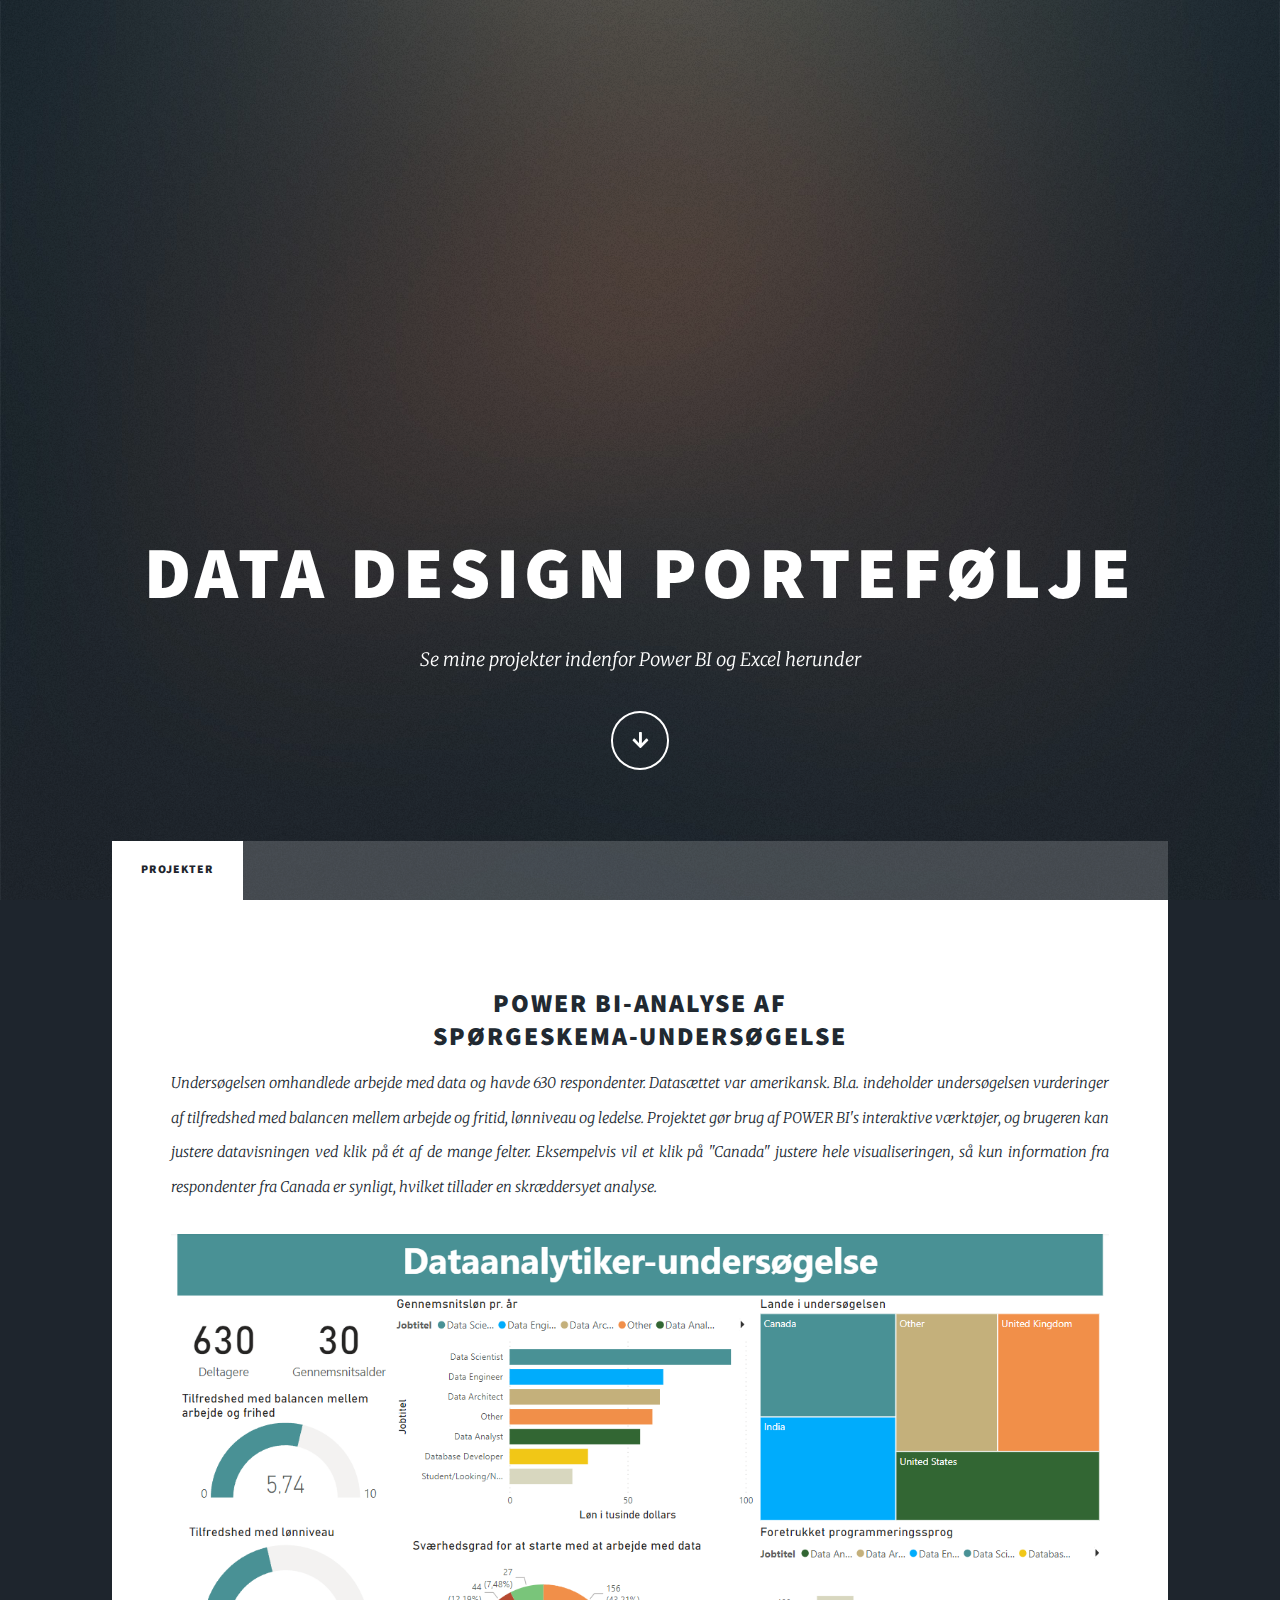
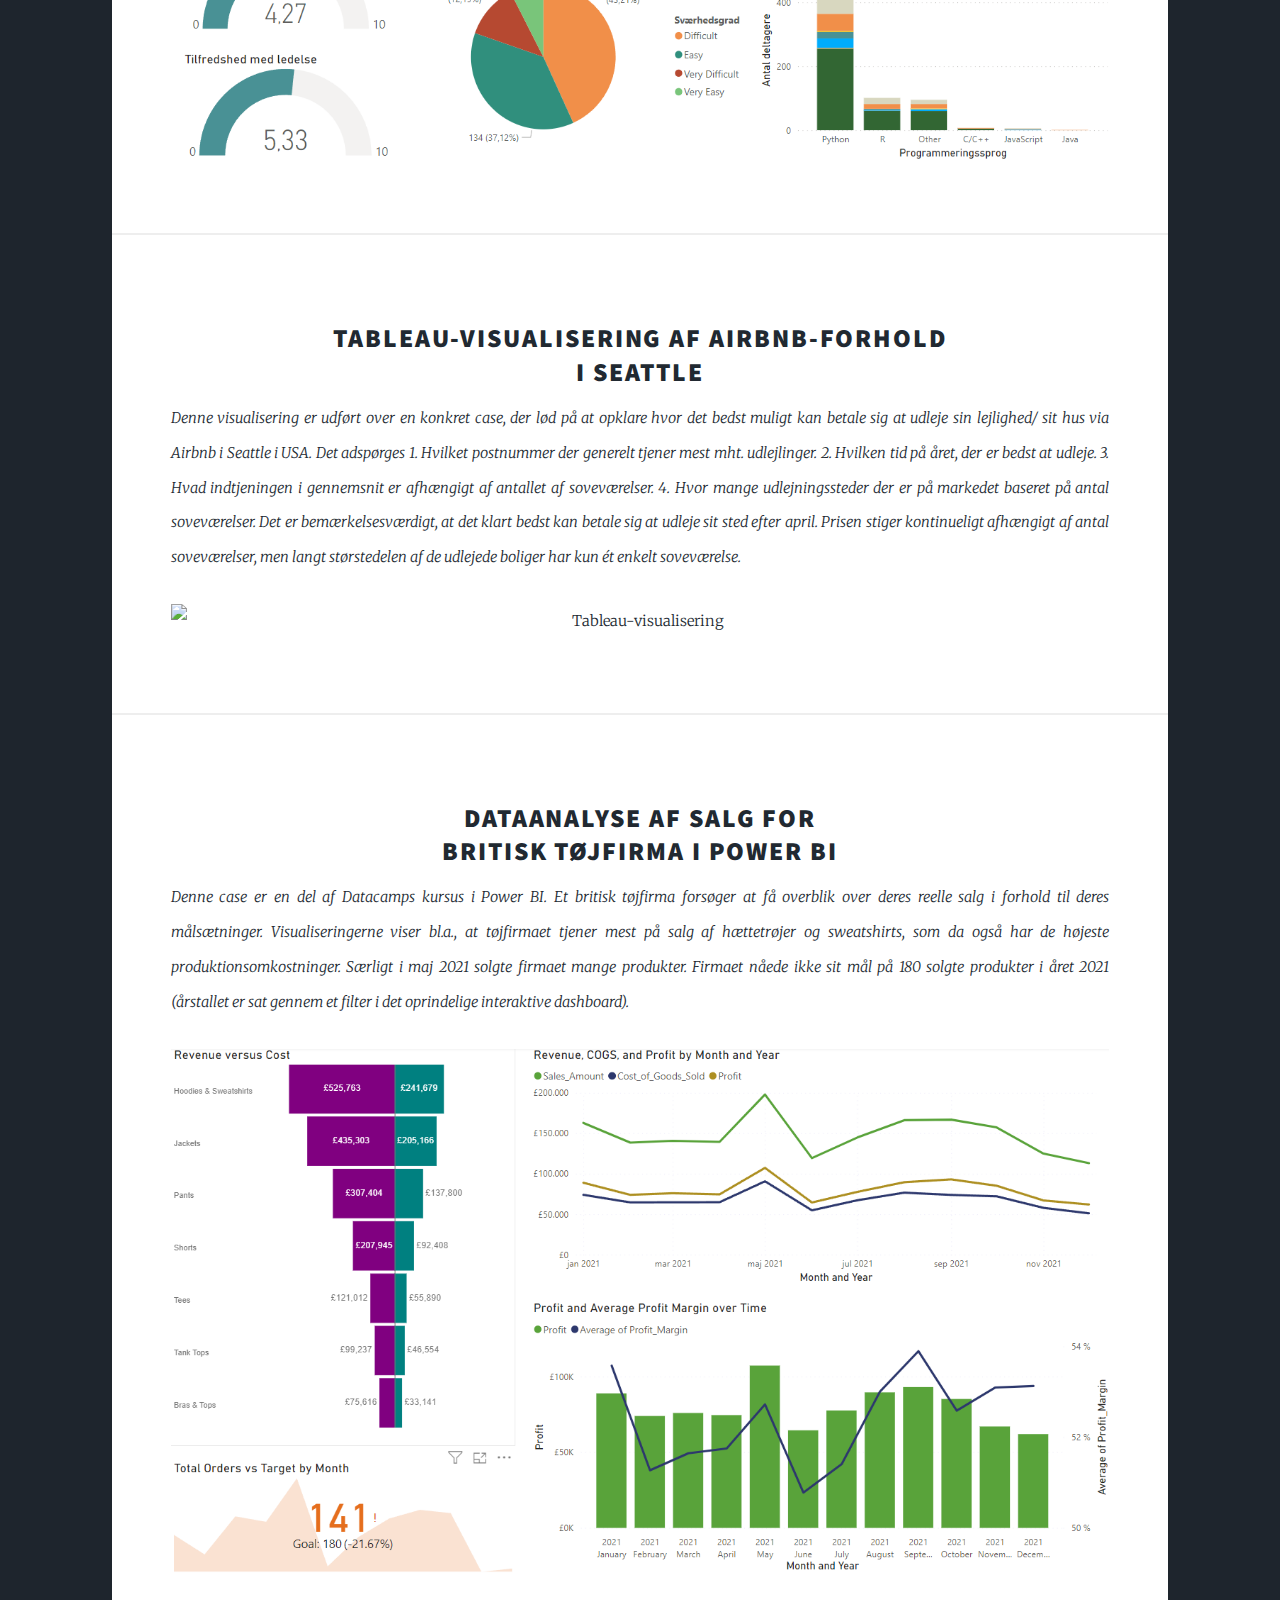
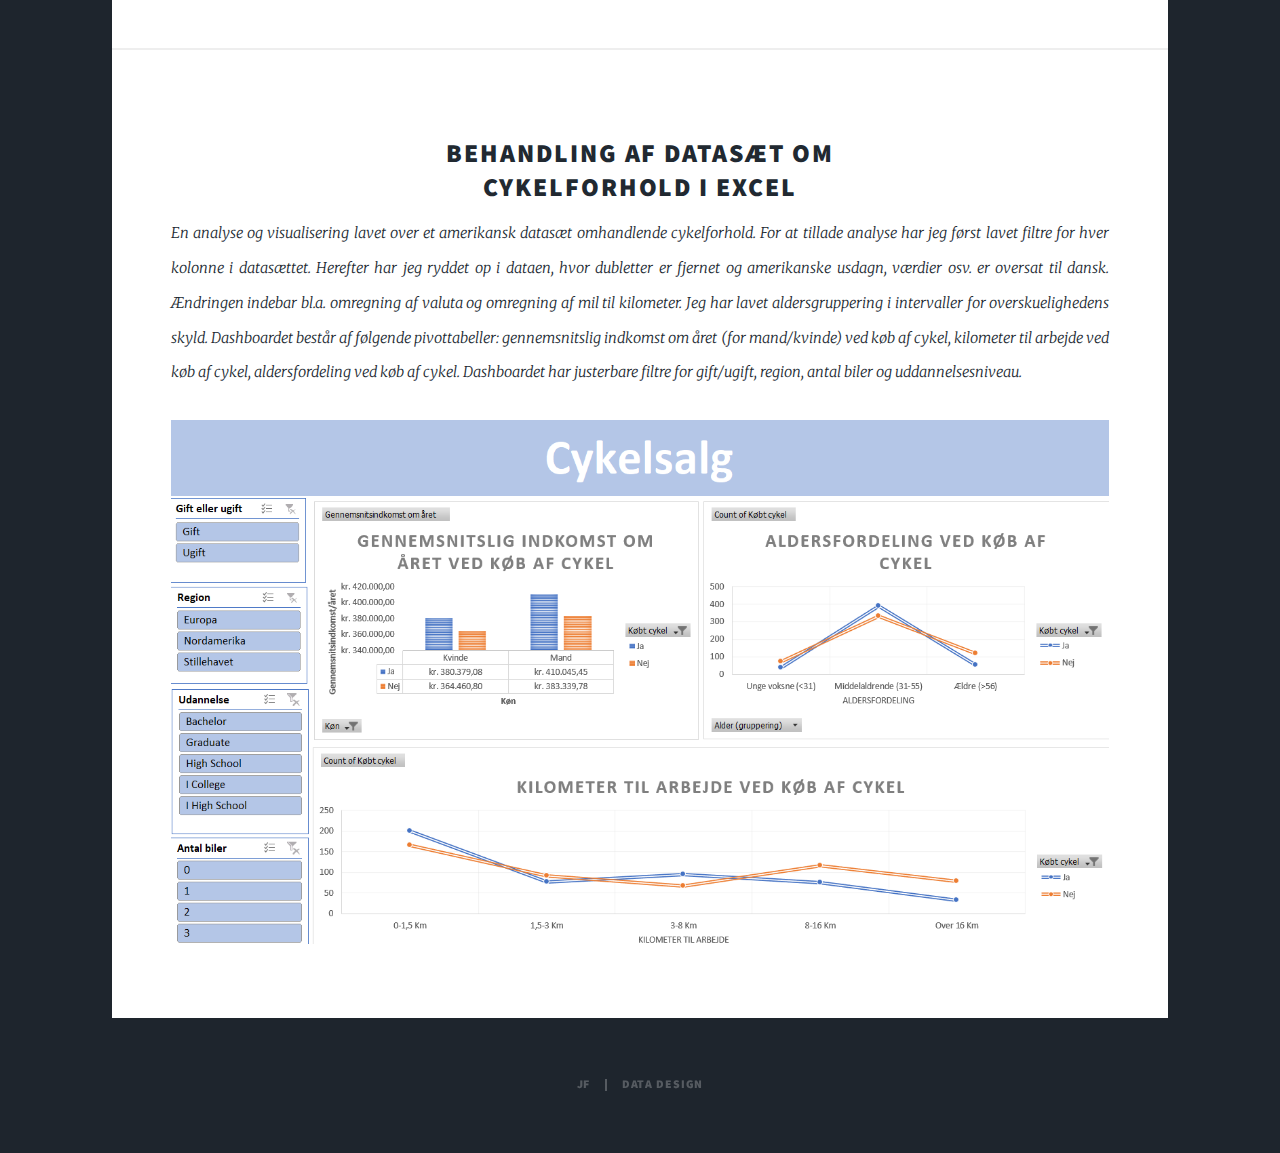
==== index.html @ a54e8e92 "Add files via upload" ====
<!DOCTYPE HTML>
<html>
	<head>
		<title>JF Data Design Portefølje</title>
		<meta charset="utf-8" />
		<meta name="viewport" content="width=device-width, initial-scale=1, user-scalable=no" />
		<link rel="stylesheet" href="assets/css/main.css" />
		<noscript><link rel="stylesheet" href="assets/css/noscript.css" /></noscript>
	</head>
	<body class="is-preload">

		<!-- Wrapper -->
			<div id="wrapper" class="fade-in">

				<!-- Intro -->
					<div id="intro">
						
						<h1>Data Design Portefølje</h1>
						<p>Se mine projekter indenfor Power BI og Excel herunder</p>
						<ul class="actions">
							<li><a href="#header" class="button icon solid solo fa-arrow-down scrolly">Continue</a></li>
						</ul>
					</div>

				<!-- Header -->
					<header id="header">
						<a href="index.html" class="logo">Data Design</a>
					</header>

				<!-- Nav -->
					<nav id="nav">
						<ul class="links">
							<li class="active"><a href="index.html">Projekter</a></li>
							<!-- <li><a href="generic.html">CV</a></li> -->
							<!-- <li><a href="elements.html">Kontakt</a></li> -->
						</ul>
						<!-- <ul><li><a href="https://www.google.com/" class="icon brands alt fa-linkedin"><span class="label">LinkedIn</span></a></li> -->
						</ul>
						</nav>

				<!-- Main -->
					<div id="main">

						<!-- Featured Post -->
							<article class="post featured">
								<header>
									<h2> <a href="https://drive.google.com/drive/folders/1GRXkx-LxRqE1C8rQHIiOzGxcqCGsDHZt?usp=drive_link">Power BI-analyse af <br />
									spørgeskema-undersøgelse</a></h2>
									<p>Undersøgelsen omhandlede arbejde med data og havde 630 respondenter. Datasættet var amerikansk.
										Bl.a. indeholder undersøgelsen vurderinger af tilfredshed med balancen mellem arbejde og fritid, lønniveau og ledelse.
										Projektet gør brug af POWER BI's interaktive værktøjer, og brugeren kan
										justere datavisningen ved klik på ét af de mange felter. Eksempelvis vil et klik på "Canada" justere hele visualiseringen,
										så kun information fra respondenter fra Canada er synligt, hvilket tillader en skræddersyet analyse.
									</p>
								</header>
								<a href="https://drive.google.com/drive/folders/1GRXkx-LxRqE1C8rQHIiOzGxcqCGsDHZt?usp=drive_link" class="image main"><img src="images/Billede af power bi projekt dataundersøgelse.PNG" alt="Power BI-analyse" /></a>
								</ul>
							</article>

							<!-- Featured Post -->
							<article class="post featured">
								<header>
									<h2> <a href="https://public.tableau.com/app/profile/jan.fr.ling/viz/AirbnbSeattleOverbliksprojekt1920x/Dashboard1">Tableau-visualisering af Airbnb-forhold<br />
									i Seattle</a></h2>
									<p>Denne visualisering er udført over en konkret case, der lød på at opklare hvor det bedst muligt kan betale sig at udleje sin lejlighed/ sit hus via Airbnb i Seattle i USA.
										Det adspørges 1. Hvilket postnummer der generelt tjener mest mht. udlejlinger.
										2. Hvilken tid på året, der er bedst at udleje. 3. Hvad indtjeningen i gennemsnit er afhængigt af antallet af soveværelser. 4. Hvor mange udlejningssteder der er på markedet baseret på antal soveværelser.
										Det er bemærkelsesværdigt, at det klart bedst kan betale sig at udleje sit sted efter april. Prisen stiger kontinueligt afhængigt af antal soveværelser, men langt størstedelen af de udlejede boliger
										har kun ét enkelt soveværelse.
									</p>
								</header>
								<a href="https://public.tableau.com/app/profile/jan.fr.ling/viz/AirbnbSeattleOverbliksprojekt1920x/Dashboard1" class="image main"><img src="images/Airbnb Seattle Overbliksprojekt 1920x.PNG" alt="Tableau-visualisering" /></a>
								</ul>
							</article>

						<!-- Featured Post -->
						<article class="post featured">
							<header>
								<h2><a href="https://drive.google.com/drive/folders/1zN5Jd1iQy2TtydYptpnJe_Mz4yDi_yTR?usp=drive_link">Dataanalyse af salg for <br />
								britisk tøjfirma i POWER BI</a></h2>
								<p>Denne case er en del af Datacamps kursus i Power BI. Et britisk tøjfirma
									forsøger at få overblik over deres reelle salg i forhold til deres målsætninger.
									Visualiseringerne viser bl.a., at tøjfirmaet tjener mest på salg af hættetrøjer og sweatshirts,
									som da også har de højeste produktionsomkostninger. Særligt i maj 2021 solgte firmaet mange produkter.
									Firmaet nåede ikke sit mål på 180 solgte produkter i året 2021 (årstallet er sat gennem et filter i det oprindelige interaktive dashboard).
								</p>
							</header>
							<a href="https://drive.google.com/drive/folders/1zN5Jd1iQy2TtydYptpnJe_Mz4yDi_yTR?usp=drive_link" class="image main"><img src="images/Billede af britisk tøjfirma.PNG" alt="Power BI-analyse" /></a>
							</ul>
						</article>


							
						<!-- Featured Post -->
						<article class="post featured">
							<header>
								<h2><a href="https://drive.google.com/drive/folders/1ExyGG24WZ_uNaaix48teSaF2-GlIKuSc?usp=drive_link">Behandling af datasæt om<br />
								cykelforhold i Excel</a></h2>
								<p>En analyse og visualisering lavet over et amerikansk datasæt omhandlende cykelforhold.
								For at tillade analyse har jeg først lavet filtre for hver kolonne i datasættet. Herefter har jeg
								ryddet op i dataen, hvor dubletter er fjernet og amerikanske usdagn, værdier osv. er oversat til dansk.
								Ændringen indebar bl.a. omregning af valuta og omregning af mil til kilometer. Jeg har lavet aldersgruppering i intervaller for overskuelighedens skyld.
								Dashboardet består af følgende pivottabeller: gennemsnitslig indkomst om året (for mand/kvinde) ved køb af cykel,
								kilometer til arbejde ved køb af cykel, aldersfordeling ved køb af cykel. Dashboardet har justerbare filtre for gift/ugift, region, antal biler og uddannelsesniveau.
								</p>
							</header>
							<a href="https://drive.google.com/drive/folders/1ExyGG24WZ_uNaaix48teSaF2-GlIKuSc?usp=drive_link" class="image main"><img src="images/Billede af projekt i excel cykelsalg.PNG" alt="Excel-analyse" /></a>
							</ul>
						</article>

					</div>

				<!-- Copyright -->
					<div id="copyright">
						<ul><li> JF</li><li>Data Design</a></li></ul>
					</div>

			</div>

		<!-- Scripts -->
			<script src="assets/js/jquery.min.js"></script>
			<script src="assets/js/jquery.scrollex.min.js"></script>
			<script src="assets/js/jquery.scrolly.min.js"></script>
			<script src="assets/js/browser.min.js"></script>
			<script src="assets/js/breakpoints.min.js"></script>
			<script src="assets/js/util.js"></script>
			<script src="assets/js/main.js"></script>

	</body>
</html>
---- assets/css/main.css ----
@import url(fontawesome-all.min.css);
@import url("https://fonts.googleapis.com/css?family=Merriweather:300,700,300italic,700italic|Source+Sans+Pro:900");

/*
	Massively by HTML5 UP
	html5up.net | @ajlkn
	Free for personal and commercial use under the CCA 3.0 license (html5up.net/license)
*/

html, body, div, span, applet, object,
iframe, h1, h2, h3, h4, h5, h6, p, blockquote,
pre, a, abbr, acronym, address, big, cite,
code, del, dfn, em, img, ins, kbd, q, s, samp,
small, strike, strong, sub, sup, tt, var, b,
u, i, center, dl, dt, dd, ol, ul, li, fieldset,
form, label, legend, table, caption, tbody,
tfoot, thead, tr, th, td, article, aside,
canvas, details, embed, figure, figcaption,
footer, header, hgroup, menu, nav, output, ruby,
section, summary, time, mark, audio, video {
	margin: 0;
	padding: 0;
	border: 0;
	font-size: 100%;
	font: inherit;
	vertical-align: baseline;}

article, aside, details, figcaption, figure,
footer, header, hgroup, menu, nav, section {
	display: block;}

body {
	line-height: 1;
}

ol, ul {
	list-style: none;
}

blockquote, q {
	quotes: none;
}

	blockquote:before, blockquote:after, q:before, q:after {
		content: '';
		content: none;
	}

table {
	border-collapse: collapse;
	border-spacing: 0;
}

body {
	-webkit-text-size-adjust: none;
}

mark {
	background-color: transparent;
	color: inherit;
}

input::-moz-focus-inner {
	border: 0;
	padding: 0;
}

input, select, textarea {
	-moz-appearance: none;
	-webkit-appearance: none;
	-ms-appearance: none;
	appearance: none;
}

/* Basic */

	@-ms-viewport {
		width: device-width;
	}

	body {
		-ms-overflow-style: scrollbar;
	}

	@media screen and (max-width: 480px) {

		html, body {
			min-width: 320px;
		}

	}

	html {
		box-sizing: border-box;
	}

	*, *:before, *:after {
		box-sizing: inherit;
	}

	body {
		background-color: #1e252d;
	}

		body.is-preload *, body.is-preload *:before, body.is-preload *:after {
			-moz-animation: none !important;
			-webkit-animation: none !important;
			-ms-animation: none !important;
			animation: none !important;
			-moz-transition: none !important;
			-webkit-transition: none !important;
			-ms-transition: none !important;
			transition: none !important;
		}

/* Type */

	html {
		font-size: 16pt;
	}

		@media screen and (max-width: 1680px) {

			html {
				font-size: 12pt;
			}

		}

		@media screen and (max-width: 1280px) {

			html {
				font-size: 11pt;
			}

		}

		@media screen and (max-width: 360px) {

			html {
				font-size: 10pt;
			}

		}

	body {
		color: #212931;
	}

	body, input, select, textarea {
		font-family: "Merriweather", Georgia, serif;
		font-weight: 300;
		font-size: 1rem;
		line-height: 2.375;
	}

	a {
		-moz-transition: color 0.2s ease-in-out, background-color 0.2s ease-in-out, border-color 0.2s ease-in-out, box-shadow 0.2s ease-in-out;
		-webkit-transition: color 0.2s ease-in-out, background-color 0.2s ease-in-out, border-color 0.2s ease-in-out, box-shadow 0.2s ease-in-out;
		-ms-transition: color 0.2s ease-in-out, background-color 0.2s ease-in-out, border-color 0.2s ease-in-out, box-shadow 0.2s ease-in-out;
		transition: color 0.2s ease-in-out, background-color 0.2s ease-in-out, border-color 0.2s ease-in-out, box-shadow 0.2s ease-in-out;
		border-bottom: dotted 1px;
		text-decoration: none;
	}

		a:hover {
			border-bottom-color: transparent;
		}

	strong, b {
		font-weight: 600;
	}

	em, i {
		font-style: italic;
	}

	p {
		text-align: justify;
		margin: 0 0 2rem 0;
	}

	h1, h2, h3, h4, h5, h6 {
		font-family: "Source Sans Pro", Helvetica, sans-serif;
		font-weight: 900;
		line-height: 1.5;
		letter-spacing: 0.075em;
		text-transform: uppercase;
		margin: 0 0 1rem 0;
	}

		h1 a, h2 a, h3 a, h4 a, h5 a, h6 a {
			border-bottom: 0;
			color: inherit;
			text-decoration: none;
		}

	h1 {
		font-size: 4rem;
		line-height: 1.1;
		margin: 0 0 2rem 0;
	}

	h2 {
		font-size: 1.75rem;
		line-height: 1.3;
		margin: 0 0 1.5rem 0;
	}

	h3 {
		font-size: 1.25rem;
		margin: 0 0 1.5rem 0;
	}

	h4 {
		font-size: 1rem;
	}

	h5 {
		font-size: 0.9rem;
	}

	h6 {
		font-size: 0.8rem;
	}

	sub {
		font-size: 0.8rem;
		position: relative;
		top: 0.5rem;
	}

	sup {
		font-size: 0.8rem;
		position: relative;
		top: -0.5rem;
	}

	blockquote {
		border-left: solid 4px;
		font-style: italic;
		margin: 0 0 2rem 0;
		padding: 0.5rem 0 0.5rem 2rem;
	}

	code {
		border: solid 2px;
		font-family: "Courier New", monospace;
		font-size: 0.9rem;
		margin: 0 0.25rem;
		padding: 0.25rem 0.65rem;
	}

	pre {
		-webkit-overflow-scrolling: touch;
		font-family: "Courier New", monospace;
		font-size: 0.9rem;
		margin: 0 0 2rem 0;
	}

		pre code {
			display: block;
			line-height: 1.75;
			padding: 1rem 1.5rem;
			overflow-x: auto;
		}

	hr {
		border: 0;
		border-bottom: solid 2px;
		margin: 3rem 0;
	}

		hr.major {
			margin: 5rem 0;
		}

	.align-left {
		text-align: left;
	}

	.align-center {
		text-align: center;
	}

	.align-right {
		text-align: right;
	}

	input, select, textarea {
		color: #212931;
	}

	a {
		color: #212931;
		border-bottom-color: rgba(33, 41, 49, 0.5);
	}

		a:hover {
			border-bottom-color: transparent;
			color: #18bfef !important;
		}

	strong, b {
		color: #212931;
	}

	h1, h2, h3, h4, h5, h6 {
		color: #212931;
	}

	blockquote {
		border-left-color: #eeeeee;
	}

	code {
		background: rgba(220, 220, 220, 0.25);
		border-color: #eeeeee;
	}

	hr {
		border-bottom-color: #eeeeee;
	}

/* Row */

	.row {
		display: flex;
		flex-wrap: wrap;
		box-sizing: border-box;
		align-items: stretch;
	}

		.row > * {
			box-sizing: border-box;
		}

		.row.gtr-uniform > * > :last-child {
			margin-bottom: 0;
		}

		.row.aln-left {
			justify-content: flex-start;
		}

		.row.aln-center {
			justify-content: center;
		}

		.row.aln-right {
			justify-content: flex-end;
		}

		.row.aln-top {
			align-items: flex-start;
		}

		.row.aln-middle {
			align-items: center;
		}

		.row.aln-bottom {
			align-items: flex-end;
		}

		.row > .imp {
			order: -1;
		}

		.row > .col-1 {
			width: 8.33333%;
		}

		.row > .off-1 {
			margin-left: 8.33333%;
		}

		.row > .col-2 {
			width: 16.66667%;
		}

		.row > .off-2 {
			margin-left: 16.66667%;
		}

		.row > .col-3 {
			width: 25%;
		}

		.row > .off-3 {
			margin-left: 25%;
		}

		.row > .col-4 {
			width: 33.33333%;
		}

		.row > .off-4 {
			margin-left: 33.33333%;
		}

		.row > .col-5 {
			width: 41.66667%;
		}

		.row > .off-5 {
			margin-left: 41.66667%;
		}

		.row > .col-6 {
			width: 50%;
		}

		.row > .off-6 {
			margin-left: 50%;
		}

		.row > .col-7 {
			width: 58.33333%;
		}

		.row > .off-7 {
			margin-left: 58.33333%;
		}

		.row > .col-8 {
			width: 66.66667%;
		}

		.row > .off-8 {
			margin-left: 66.66667%;
		}

		.row > .col-9 {
			width: 75%;
		}

		.row > .off-9 {
			margin-left: 75%;
		}

		.row > .col-10 {
			width: 83.33333%;
		}

		.row > .off-10 {
			margin-left: 83.33333%;
		}

		.row > .col-11 {
			width: 91.66667%;
		}

		.row > .off-11 {
			margin-left: 91.66667%;
		}

		.row > .col-12 {
			width: 100%;
		}

		.row > .off-12 {
			margin-left: 100%;
		}

		.row.gtr-0 {
			margin-top: 0;
			margin-left: 0rem;
		}

			.row.gtr-0 > * {
				padding: 0 0 0 0rem;
			}

			.row.gtr-0.gtr-uniform {
				margin-top: 0rem;
			}

				.row.gtr-0.gtr-uniform > * {
					padding-top: 0rem;
				}

		.row.gtr-25 {
			margin-top: 0;
			margin-left: -0.375rem;
		}

			.row.gtr-25 > * {
				padding: 0 0 0 0.375rem;
			}

			.row.gtr-25.gtr-uniform {
				margin-top: -0.375rem;
			}

				.row.gtr-25.gtr-uniform > * {
					padding-top: 0.375rem;
				}

		.row.gtr-50 {
			margin-top: 0;
			margin-left: -0.75rem;
		}

			.row.gtr-50 > * {
				padding: 0 0 0 0.75rem;
			}

			.row.gtr-50.gtr-uniform {
				margin-top: -0.75rem;
			}

				.row.gtr-50.gtr-uniform > * {
					padding-top: 0.75rem;
				}

		.row {
			margin-top: 0;
			margin-left: -1.5rem;
		}

			.row > * {
				padding: 0 0 0 1.5rem;
			}

			.row.gtr-uniform {
				margin-top: -1.5rem;
			}

				.row.gtr-uniform > * {
					padding-top: 1.5rem;
				}

		.row.gtr-150 {
			margin-top: 0;
			margin-left: -2.25rem;
		}

			.row.gtr-150 > * {
				padding: 0 0 0 2.25rem;
			}

			.row.gtr-150.gtr-uniform {
				margin-top: -2.25rem;
			}

				.row.gtr-150.gtr-uniform > * {
					padding-top: 2.25rem;
				}

		.row.gtr-200 {
			margin-top: 0;
			margin-left: -3rem;
		}

			.row.gtr-200 > * {
				padding: 0 0 0 3rem;
			}

			.row.gtr-200.gtr-uniform {
				margin-top: -3rem;
			}

				.row.gtr-200.gtr-uniform > * {
					padding-top: 3rem;
				}

		@media screen and (max-width: 1680px) {

			.row {
				display: flex;
				flex-wrap: wrap;
				box-sizing: border-box;
				align-items: stretch;
			}

				.row > * {
					box-sizing: border-box;
				}

				.row.gtr-uniform > * > :last-child {
					margin-bottom: 0;
				}

				.row.aln-left {
					justify-content: flex-start;
				}

				.row.aln-center {
					justify-content: center;
				}

				.row.aln-right {
					justify-content: flex-end;
				}

				.row.aln-top {
					align-items: flex-start;
				}

				.row.aln-middle {
					align-items: center;
				}

				.row.aln-bottom {
					align-items: flex-end;
				}

				.row > .imp-xlarge {
					order: -1;
				}

				.row > .col-1-xlarge {
					width: 8.33333%;
				}

				.row > .off-1-xlarge {
					margin-left: 8.33333%;
				}

				.row > .col-2-xlarge {
					width: 16.66667%;
				}

				.row > .off-2-xlarge {
					margin-left: 16.66667%;
				}

				.row > .col-3-xlarge {
					width: 25%;
				}

				.row > .off-3-xlarge {
					margin-left: 25%;
				}

				.row > .col-4-xlarge {
					width: 33.33333%;
				}

				.row > .off-4-xlarge {
					margin-left: 33.33333%;
				}

				.row > .col-5-xlarge {
					width: 41.66667%;
				}

				.row > .off-5-xlarge {
					margin-left: 41.66667%;
				}

				.row > .col-6-xlarge {
					width: 50%;
				}

				.row > .off-6-xlarge {
					margin-left: 50%;
				}

				.row > .col-7-xlarge {
					width: 58.33333%;
				}

				.row > .off-7-xlarge {
					margin-left: 58.33333%;
				}

				.row > .col-8-xlarge {
					width: 66.66667%;
				}

				.row > .off-8-xlarge {
					margin-left: 66.66667%;
				}

				.row > .col-9-xlarge {
					width: 75%;
				}

				.row > .off-9-xlarge {
					margin-left: 75%;
				}

				.row > .col-10-xlarge {
					width: 83.33333%;
				}

				.row > .off-10-xlarge {
					margin-left: 83.33333%;
				}

				.row > .col-11-xlarge {
					width: 91.66667%;
				}

				.row > .off-11-xlarge {
					margin-left: 91.66667%;
				}

				.row > .col-12-xlarge {
					width: 100%;
				}

				.row > .off-12-xlarge {
					margin-left: 100%;
				}

				.row.gtr-0 {
					margin-top: 0;
					margin-left: 0rem;
				}

					.row.gtr-0 > * {
						padding: 0 0 0 0rem;
					}

					.row.gtr-0.gtr-uniform {
						margin-top: 0rem;
					}

						.row.gtr-0.gtr-uniform > * {
							padding-top: 0rem;
						}

				.row.gtr-25 {
					margin-top: 0;
					margin-left: -0.375rem;
				}

					.row.gtr-25 > * {
						padding: 0 0 0 0.375rem;
					}

					.row.gtr-25.gtr-uniform {
						margin-top: -0.375rem;
					}

						.row.gtr-25.gtr-uniform > * {
							padding-top: 0.375rem;
						}

				.row.gtr-50 {
					margin-top: 0;
					margin-left: -0.75rem;
				}

					.row.gtr-50 > * {
						padding: 0 0 0 0.75rem;
					}

					.row.gtr-50.gtr-uniform {
						margin-top: -0.75rem;
					}

						.row.gtr-50.gtr-uniform > * {
							padding-top: 0.75rem;
						}

				.row {
					margin-top: 0;
					margin-left: -1.5rem;
				}

					.row > * {
						padding: 0 0 0 1.5rem;
					}

					.row.gtr-uniform {
						margin-top: -1.5rem;
					}

						.row.gtr-uniform > * {
							padding-top: 1.5rem;
						}

				.row.gtr-150 {
					margin-top: 0;
					margin-left: -2.25rem;
				}

					.row.gtr-150 > * {
						padding: 0 0 0 2.25rem;
					}

					.row.gtr-150.gtr-uniform {
						margin-top: -2.25rem;
					}

						.row.gtr-150.gtr-uniform > * {
							padding-top: 2.25rem;
						}

				.row.gtr-200 {
					margin-top: 0;
					margin-left: -3rem;
				}

					.row.gtr-200 > * {
						padding: 0 0 0 3rem;
					}

					.row.gtr-200.gtr-uniform {
						margin-top: -3rem;
					}

						.row.gtr-200.gtr-uniform > * {
							padding-top: 3rem;
						}

		}

		@media screen and (max-width: 1280px) {

			.row {
				display: flex;
				flex-wrap: wrap;
				box-sizing: border-box;
				align-items: stretch;
			}

				.row > * {
					box-sizing: border-box;
				}

				.row.gtr-uniform > * > :last-child {
					margin-bottom: 0;
				}

				.row.aln-left {
					justify-content: flex-start;
				}

				.row.aln-center {
					justify-content: center;
				}

				.row.aln-right {
					justify-content: flex-end;
				}

				.row.aln-top {
					align-items: flex-start;
				}

				.row.aln-middle {
					align-items: center;
				}

				.row.aln-bottom {
					align-items: flex-end;
				}

				.row > .imp-large {
					order: -1;
				}

				.row > .col-1-large {
					width: 8.33333%;
				}

				.row > .off-1-large {
					margin-left: 8.33333%;
				}

				.row > .col-2-large {
					width: 16.66667%;
				}

				.row > .off-2-large {
					margin-left: 16.66667%;
				}

				.row > .col-3-large {
					width: 25%;
				}

				.row > .off-3-large {
					margin-left: 25%;
				}

				.row > .col-4-large {
					width: 33.33333%;
				}

				.row > .off-4-large {
					margin-left: 33.33333%;
				}

				.row > .col-5-large {
					width: 41.66667%;
				}

				.row > .off-5-large {
					margin-left: 41.66667%;
				}

				.row > .col-6-large {
					width: 50%;
				}

				.row > .off-6-large {
					margin-left: 50%;
				}

				.row > .col-7-large {
					width: 58.33333%;
				}

				.row > .off-7-large {
					margin-left: 58.33333%;
				}

				.row > .col-8-large {
					width: 66.66667%;
				}

				.row > .off-8-large {
					margin-left: 66.66667%;
				}

				.row > .col-9-large {
					width: 75%;
				}

				.row > .off-9-large {
					margin-left: 75%;
				}

				.row > .col-10-large {
					width: 83.33333%;
				}

				.row > .off-10-large {
					margin-left: 83.33333%;
				}

				.row > .col-11-large {
					width: 91.66667%;
				}

				.row > .off-11-large {
					margin-left: 91.66667%;
				}

				.row > .col-12-large {
					width: 100%;
				}

				.row > .off-12-large {
					margin-left: 100%;
				}

				.row.gtr-0 {
					margin-top: 0;
					margin-left: 0rem;
				}

					.row.gtr-0 > * {
						padding: 0 0 0 0rem;
					}

					.row.gtr-0.gtr-uniform {
						margin-top: 0rem;
					}

						.row.gtr-0.gtr-uniform > * {
							padding-top: 0rem;
						}

				.row.gtr-25 {
					margin-top: 0;
					margin-left: -0.375rem;
				}

					.row.gtr-25 > * {
						padding: 0 0 0 0.375rem;
					}

					.row.gtr-25.gtr-uniform {
						margin-top: -0.375rem;
					}

						.row.gtr-25.gtr-uniform > * {
							padding-top: 0.375rem;
						}

				.row.gtr-50 {
					margin-top: 0;
					margin-left: -0.75rem;
				}

					.row.gtr-50 > * {
						padding: 0 0 0 0.75rem;
					}

					.row.gtr-50.gtr-uniform {
						margin-top: -0.75rem;
					}

						.row.gtr-50.gtr-uniform > * {
							padding-top: 0.75rem;
						}

				.row {
					margin-top: 0;
					margin-left: -1.5rem;
				}

					.row > * {
						padding: 0 0 0 1.5rem;
					}

					.row.gtr-uniform {
						margin-top: -1.5rem;
					}

						.row.gtr-uniform > * {
							padding-top: 1.5rem;
						}

				.row.gtr-150 {
					margin-top: 0;
					margin-left: -2.25rem;
				}

					.row.gtr-150 > * {
						padding: 0 0 0 2.25rem;
					}

					.row.gtr-150.gtr-uniform {
						margin-top: -2.25rem;
					}

						.row.gtr-150.gtr-uniform > * {
							padding-top: 2.25rem;
						}

				.row.gtr-200 {
					margin-top: 0;
					margin-left: -3rem;
				}

					.row.gtr-200 > * {
						padding: 0 0 0 3rem;
					}

					.row.gtr-200.gtr-uniform {
						margin-top: -3rem;
					}

						.row.gtr-200.gtr-uniform > * {
							padding-top: 3rem;
						}

		}

		@media screen and (max-width: 980px) {

			.row {
				display: flex;
				flex-wrap: wrap;
				box-sizing: border-box;
				align-items: stretch;
			}

				.row > * {
					box-sizing: border-box;
				}

				.row.gtr-uniform > * > :last-child {
					margin-bottom: 0;
				}

				.row.aln-left {
					justify-content: flex-start;
				}

				.row.aln-center {
					justify-content: center;
				}

				.row.aln-right {
					justify-content: flex-end;
				}

				.row.aln-top {
					align-items: flex-start;
				}

				.row.aln-middle {
					align-items: center;
				}

				.row.aln-bottom {
					align-items: flex-end;
				}

				.row > .imp-medium {
					order: -1;
				}

				.row > .col-1-medium {
					width: 8.33333%;
				}

				.row > .off-1-medium {
					margin-left: 8.33333%;
				}

				.row > .col-2-medium {
					width: 16.66667%;
				}

				.row > .off-2-medium {
					margin-left: 16.66667%;
				}

				.row > .col-3-medium {
					width: 25%;
				}

				.row > .off-3-medium {
					margin-left: 25%;
				}

				.row > .col-4-medium {
					width: 33.33333%;
				}

				.row > .off-4-medium {
					margin-left: 33.33333%;
				}

				.row > .col-5-medium {
					width: 41.66667%;
				}

				.row > .off-5-medium {
					margin-left: 41.66667%;
				}

				.row > .col-6-medium {
					width: 50%;
				}

				.row > .off-6-medium {
					margin-left: 50%;
				}

				.row > .col-7-medium {
					width: 58.33333%;
				}

				.row > .off-7-medium {
					margin-left: 58.33333%;
				}

				.row > .col-8-medium {
					width: 66.66667%;
				}

				.row > .off-8-medium {
					margin-left: 66.66667%;
				}

				.row > .col-9-medium {
					width: 75%;
				}

				.row > .off-9-medium {
					margin-left: 75%;
				}

				.row > .col-10-medium {
					width: 83.33333%;
				}

				.row > .off-10-medium {
					margin-left: 83.33333%;
				}

				.row > .col-11-medium {
					width: 91.66667%;
				}

				.row > .off-11-medium {
					margin-left: 91.66667%;
				}

				.row > .col-12-medium {
					width: 100%;
				}

				.row > .off-12-medium {
					margin-left: 100%;
				}

				.row.gtr-0 {
					margin-top: 0;
					margin-left: 0rem;
				}

					.row.gtr-0 > * {
						padding: 0 0 0 0rem;
					}

					.row.gtr-0.gtr-uniform {
						margin-top: 0rem;
					}

						.row.gtr-0.gtr-uniform > * {
							padding-top: 0rem;
						}

				.row.gtr-25 {
					margin-top: 0;
					margin-left: -0.375rem;
				}

					.row.gtr-25 > * {
						padding: 0 0 0 0.375rem;
					}

					.row.gtr-25.gtr-uniform {
						margin-top: -0.375rem;
					}

						.row.gtr-25.gtr-uniform > * {
							padding-top: 0.375rem;
						}

				.row.gtr-50 {
					margin-top: 0;
					margin-left: -0.75rem;
				}

					.row.gtr-50 > * {
						padding: 0 0 0 0.75rem;
					}

					.row.gtr-50.gtr-uniform {
						margin-top: -0.75rem;
					}

						.row.gtr-50.gtr-uniform > * {
							padding-top: 0.75rem;
						}

				.row {
					margin-top: 0;
					margin-left: -1.5rem;
				}

					.row > * {
						padding: 0 0 0 1.5rem;
					}

					.row.gtr-uniform {
						margin-top: -1.5rem;
					}

						.row.gtr-uniform > * {
							padding-top: 1.5rem;
						}

				.row.gtr-150 {
					margin-top: 0;
					margin-left: -2.25rem;
				}

					.row.gtr-150 > * {
						padding: 0 0 0 2.25rem;
					}

					.row.gtr-150.gtr-uniform {
						margin-top: -2.25rem;
					}

						.row.gtr-150.gtr-uniform > * {
							padding-top: 2.25rem;
						}

				.row.gtr-200 {
					margin-top: 0;
					margin-left: -3rem;
				}

					.row.gtr-200 > * {
						padding: 0 0 0 3rem;
					}

					.row.gtr-200.gtr-uniform {
						margin-top: -3rem;
					}

						.row.gtr-200.gtr-uniform > * {
							padding-top: 3rem;
						}

		}

		@media screen and (max-width: 736px) {

			.row {
				display: flex;
				flex-wrap: wrap;
				box-sizing: border-box;
				align-items: stretch;
			}

				.row > * {
					box-sizing: border-box;
				}

				.row.gtr-uniform > * > :last-child {
					margin-bottom: 0;
				}

				.row.aln-left {
					justify-content: flex-start;
				}

				.row.aln-center {
					justify-content: center;
				}

				.row.aln-right {
					justify-content: flex-end;
				}

				.row.aln-top {
					align-items: flex-start;
				}

				.row.aln-middle {
					align-items: center;
				}

				.row.aln-bottom {
					align-items: flex-end;
				}

				.row > .imp-small {
					order: -1;
				}

				.row > .col-1-small {
					width: 8.33333%;
				}

				.row > .off-1-small {
					margin-left: 8.33333%;
				}

				.row > .col-2-small {
					width: 16.66667%;
				}

				.row > .off-2-small {
					margin-left: 16.66667%;
				}

				.row > .col-3-small {
					width: 25%;
				}

				.row > .off-3-small {
					margin-left: 25%;
				}

				.row > .col-4-small {
					width: 33.33333%;
				}

				.row > .off-4-small {
					margin-left: 33.33333%;
				}

				.row > .col-5-small {
					width: 41.66667%;
				}

				.row > .off-5-small {
					margin-left: 41.66667%;
				}

				.row > .col-6-small {
					width: 50%;
				}

				.row > .off-6-small {
					margin-left: 50%;
				}

				.row > .col-7-small {
					width: 58.33333%;
				}

				.row > .off-7-small {
					margin-left: 58.33333%;
				}

				.row > .col-8-small {
					width: 66.66667%;
				}

				.row > .off-8-small {
					margin-left: 66.66667%;
				}

				.row > .col-9-small {
					width: 75%;
				}

				.row > .off-9-small {
					margin-left: 75%;
				}

				.row > .col-10-small {
					width: 83.33333%;
				}

				.row > .off-10-small {
					margin-left: 83.33333%;
				}

				.row > .col-11-small {
					width: 91.66667%;
				}

				.row > .off-11-small {
					margin-left: 91.66667%;
				}

				.row > .col-12-small {
					width: 100%;
				}

				.row > .off-12-small {
					margin-left: 100%;
				}

				.row.gtr-0 {
					margin-top: 0;
					margin-left: 0rem;
				}

					.row.gtr-0 > * {
						padding: 0 0 0 0rem;
					}

					.row.gtr-0.gtr-uniform {
						margin-top: 0rem;
					}

						.row.gtr-0.gtr-uniform > * {
							padding-top: 0rem;
						}

				.row.gtr-25 {
					margin-top: 0;
					margin-left: -0.375rem;
				}

					.row.gtr-25 > * {
						padding: 0 0 0 0.375rem;
					}

					.row.gtr-25.gtr-uniform {
						margin-top: -0.375rem;
					}

						.row.gtr-25.gtr-uniform > * {
							padding-top: 0.375rem;
						}

				.row.gtr-50 {
					margin-top: 0;
					margin-left: -0.75rem;
				}

					.row.gtr-50 > * {
						padding: 0 0 0 0.75rem;
					}

					.row.gtr-50.gtr-uniform {
						margin-top: -0.75rem;
					}

						.row.gtr-50.gtr-uniform > * {
							padding-top: 0.75rem;
						}

				.row {
					margin-top: 0;
					margin-left: -1.5rem;
				}

					.row > * {
						padding: 0 0 0 1.5rem;
					}

					.row.gtr-uniform {
						margin-top: -1.5rem;
					}

						.row.gtr-uniform > * {
							padding-top: 1.5rem;
						}

				.row.gtr-150 {
					margin-top: 0;
					margin-left: -2.25rem;
				}

					.row.gtr-150 > * {
						padding: 0 0 0 2.25rem;
					}

					.row.gtr-150.gtr-uniform {
						margin-top: -2.25rem;
					}

						.row.gtr-150.gtr-uniform > * {
							padding-top: 2.25rem;
						}

				.row.gtr-200 {
					margin-top: 0;
					margin-left: -3rem;
				}

					.row.gtr-200 > * {
						padding: 0 0 0 3rem;
					}

					.row.gtr-200.gtr-uniform {
						margin-top: -3rem;
					}

						.row.gtr-200.gtr-uniform > * {
							padding-top: 3rem;
						}

		}

		@media screen and (max-width: 480px) {

			.row {
				display: flex;
				flex-wrap: wrap;
				box-sizing: border-box;
				align-items: stretch;
			}

				.row > * {
					box-sizing: border-box;
				}

				.row.gtr-uniform > * > :last-child {
					margin-bottom: 0;
				}

				.row.aln-left {
					justify-content: flex-start;
				}

				.row.aln-center {
					justify-content: center;
				}

				.row.aln-right {
					justify-content: flex-end;
				}

				.row.aln-top {
					align-items: flex-start;
				}

				.row.aln-middle {
					align-items: center;
				}

				.row.aln-bottom {
					align-items: flex-end;
				}

				.row > .imp-xsmall {
					order: -1;
				}

				.row > .col-1-xsmall {
					width: 8.33333%;
				}

				.row > .off-1-xsmall {
					margin-left: 8.33333%;
				}

				.row > .col-2-xsmall {
					width: 16.66667%;
				}

				.row > .off-2-xsmall {
					margin-left: 16.66667%;
				}

				.row > .col-3-xsmall {
					width: 25%;
				}

				.row > .off-3-xsmall {
					margin-left: 25%;
				}

				.row > .col-4-xsmall {
					width: 33.33333%;
				}

				.row > .off-4-xsmall {
					margin-left: 33.33333%;
				}

				.row > .col-5-xsmall {
					width: 41.66667%;
				}

				.row > .off-5-xsmall {
					margin-left: 41.66667%;
				}

				.row > .col-6-xsmall {
					width: 50%;
				}

				.row > .off-6-xsmall {
					margin-left: 50%;
				}

				.row > .col-7-xsmall {
					width: 58.33333%;
				}

				.row > .off-7-xsmall {
					margin-left: 58.33333%;
				}

				.row > .col-8-xsmall {
					width: 66.66667%;
				}

				.row > .off-8-xsmall {
					margin-left: 66.66667%;
				}

				.row > .col-9-xsmall {
					width: 75%;
				}

				.row > .off-9-xsmall {
					margin-left: 75%;
				}

				.row > .col-10-xsmall {
					width: 83.33333%;
				}

				.row > .off-10-xsmall {
					margin-left: 83.33333%;
				}

				.row > .col-11-xsmall {
					width: 91.66667%;
				}

				.row > .off-11-xsmall {
					margin-left: 91.66667%;
				}

				.row > .col-12-xsmall {
					width: 100%;
				}

				.row > .off-12-xsmall {
					margin-left: 100%;
				}

				.row.gtr-0 {
					margin-top: 0;
					margin-left: 0rem;
				}

					.row.gtr-0 > * {
						padding: 0 0 0 0rem;
					}

					.row.gtr-0.gtr-uniform {
						margin-top: 0rem;
					}

						.row.gtr-0.gtr-uniform > * {
							padding-top: 0rem;
						}

				.row.gtr-25 {
					margin-top: 0;
					margin-left: -0.375rem;
				}

					.row.gtr-25 > * {
						padding: 0 0 0 0.375rem;
					}

					.row.gtr-25.gtr-uniform {
						margin-top: -0.375rem;
					}

						.row.gtr-25.gtr-uniform > * {
							padding-top: 0.375rem;
						}

				.row.gtr-50 {
					margin-top: 0;
					margin-left: -0.75rem;
				}

					.row.gtr-50 > * {
						padding: 0 0 0 0.75rem;
					}

					.row.gtr-50.gtr-uniform {
						margin-top: -0.75rem;
					}

						.row.gtr-50.gtr-uniform > * {
							padding-top: 0.75rem;
						}

				.row {
					margin-top: 0;
					margin-left: -1.5rem;
				}

					.row > * {
						padding: 0 0 0 1.5rem;
					}

					.row.gtr-uniform {
						margin-top: -1.5rem;
					}

						.row.gtr-uniform > * {
							padding-top: 1.5rem;
						}

				.row.gtr-150 {
					margin-top: 0;
					margin-left: -2.25rem;
				}

					.row.gtr-150 > * {
						padding: 0 0 0 2.25rem;
					}

					.row.gtr-150.gtr-uniform {
						margin-top: -2.25rem;
					}

						.row.gtr-150.gtr-uniform > * {
							padding-top: 2.25rem;
						}

				.row.gtr-200 {
					margin-top: 0;
					margin-left: -3rem;
				}

					.row.gtr-200 > * {
						padding: 0 0 0 3rem;
					}

					.row.gtr-200.gtr-uniform {
						margin-top: -3rem;
					}

						.row.gtr-200.gtr-uniform > * {
							padding-top: 3rem;
						}

		}

		@media screen and (max-width: 360px) {

			.row {
				display: flex;
				flex-wrap: wrap;
				box-sizing: border-box;
				align-items: stretch;
			}

				.row > * {
					box-sizing: border-box;
				}

				.row.gtr-uniform > * > :last-child {
					margin-bottom: 0;
				}

				.row.aln-left {
					justify-content: flex-start;
				}

				.row.aln-center {
					justify-content: center;
				}

				.row.aln-right {
					justify-content: flex-end;
				}

				.row.aln-top {
					align-items: flex-start;
				}

				.row.aln-middle {
					align-items: center;
				}

				.row.aln-bottom {
					align-items: flex-end;
				}

				.row > .imp-xxsmall {
					order: -1;
				}

				.row > .col-1-xxsmall {
					width: 8.33333%;
				}

				.row > .off-1-xxsmall {
					margin-left: 8.33333%;
				}

				.row > .col-2-xxsmall {
					width: 16.66667%;
				}

				.row > .off-2-xxsmall {
					margin-left: 16.66667%;
				}

				.row > .col-3-xxsmall {
					width: 25%;
				}

				.row > .off-3-xxsmall {
					margin-left: 25%;
				}

				.row > .col-4-xxsmall {
					width: 33.33333%;
				}

				.row > .off-4-xxsmall {
					margin-left: 33.33333%;
				}

				.row > .col-5-xxsmall {
					width: 41.66667%;
				}

				.row > .off-5-xxsmall {
					margin-left: 41.66667%;
				}

				.row > .col-6-xxsmall {
					width: 50%;
				}

				.row > .off-6-xxsmall {
					margin-left: 50%;
				}

				.row > .col-7-xxsmall {
					width: 58.33333%;
				}

				.row > .off-7-xxsmall {
					margin-left: 58.33333%;
				}

				.row > .col-8-xxsmall {
					width: 66.66667%;
				}

				.row > .off-8-xxsmall {
					margin-left: 66.66667%;
				}

				.row > .col-9-xxsmall {
					width: 75%;
				}

				.row > .off-9-xxsmall {
					margin-left: 75%;
				}

				.row > .col-10-xxsmall {
					width: 83.33333%;
				}

				.row > .off-10-xxsmall {
					margin-left: 83.33333%;
				}

				.row > .col-11-xxsmall {
					width: 91.66667%;
				}

				.row > .off-11-xxsmall {
					margin-left: 91.66667%;
				}

				.row > .col-12-xxsmall {
					width: 100%;
				}

				.row > .off-12-xxsmall {
					margin-left: 100%;
				}

				.row.gtr-0 {
					margin-top: 0;
					margin-left: 0rem;
				}

					.row.gtr-0 > * {
						padding: 0 0 0 0rem;
					}

					.row.gtr-0.gtr-uniform {
						margin-top: 0rem;
					}

						.row.gtr-0.gtr-uniform > * {
							padding-top: 0rem;
						}

				.row.gtr-25 {
					margin-top: 0;
					margin-left: -0.375rem;
				}

					.row.gtr-25 > * {
						padding: 0 0 0 0.375rem;
					}

					.row.gtr-25.gtr-uniform {
						margin-top: -0.375rem;
					}

						.row.gtr-25.gtr-uniform > * {
							padding-top: 0.375rem;
						}

				.row.gtr-50 {
					margin-top: 0;
					margin-left: -0.75rem;
				}

					.row.gtr-50 > * {
						padding: 0 0 0 0.75rem;
					}

					.row.gtr-50.gtr-uniform {
						margin-top: -0.75rem;
					}

						.row.gtr-50.gtr-uniform > * {
							padding-top: 0.75rem;
						}

				.row {
					margin-top: 0;
					margin-left: -1.5rem;
				}

					.row > * {
						padding: 0 0 0 1.5rem;
					}

					.row.gtr-uniform {
						margin-top: -1.5rem;
					}

						.row.gtr-uniform > * {
							padding-top: 1.5rem;
						}

				.row.gtr-150 {
					margin-top: 0;
					margin-left: -2.25rem;
				}

					.row.gtr-150 > * {
						padding: 0 0 0 2.25rem;
					}

					.row.gtr-150.gtr-uniform {
						margin-top: -2.25rem;
					}

						.row.gtr-150.gtr-uniform > * {
							padding-top: 2.25rem;
						}

				.row.gtr-200 {
					margin-top: 0;
					margin-left: -3rem;
				}

					.row.gtr-200 > * {
						padding: 0 0 0 3rem;
					}

					.row.gtr-200.gtr-uniform {
						margin-top: -3rem;
					}

						.row.gtr-200.gtr-uniform > * {
							padding-top: 3rem;
						}

		}

/* Box */

	.box {
		border: solid 2px;
		margin-bottom: 2rem;
		padding: 1.5rem;
	}

		.box > :last-child,
		.box > :last-child > :last-child,
		.box > :last-child > :last-child > :last-child {
			margin-bottom: 0;
		}

		.box.alt {
			border: 0;
			border-radius: 0;
			padding: 0;
		}

	.box {
		border-color: #eeeeee;
	}

/* Button */

	input[type="submit"],
	input[type="reset"],
	input[type="button"],
	button,
	.button {
		-moz-appearance: none;
		-webkit-appearance: none;
		-ms-appearance: none;
		appearance: none;
		-moz-transition: background-color 0.2s ease-in-out, box-shadow 0.2s ease-in-out, color 0.2s ease-in-out;
		-webkit-transition: background-color 0.2s ease-in-out, box-shadow 0.2s ease-in-out, color 0.2s ease-in-out;
		-ms-transition: background-color 0.2s ease-in-out, box-shadow 0.2s ease-in-out, color 0.2s ease-in-out;
		transition: background-color 0.2s ease-in-out, box-shadow 0.2s ease-in-out, color 0.2s ease-in-out;
		border: 0;
		border-radius: 0;
		cursor: pointer;
		display: inline-block;
		font-family: "Source Sans Pro", Helvetica, sans-serif;
		font-size: 0.8rem;
		font-weight: 900;
		letter-spacing: 0.075em;
		height: 3rem;
		line-height: 3rem;
		padding: 0 2rem;
		text-align: center;
		text-decoration: none;
		text-transform: uppercase;
		white-space: nowrap;
	}

		input[type="submit"].icon:before,
		input[type="reset"].icon:before,
		input[type="button"].icon:before,
		button.icon:before,
		.button.icon:before {
			margin-right: 0.5rem;
		}

		input[type="submit"].icon.solo,
		input[type="reset"].icon.solo,
		input[type="button"].icon.solo,
		button.icon.solo,
		.button.icon.solo {
			position: relative;
			width: 4rem;
			height: 4rem;
			line-height: 4rem;
			border-radius: 4rem;
			text-indent: 4rem;
			overflow: hidden;
			padding: 0;
			white-space: nowrap;
		}

			input[type="submit"].icon.solo:before,
			input[type="reset"].icon.solo:before,
			input[type="button"].icon.solo:before,
			button.icon.solo:before,
			.button.icon.solo:before {
				position: absolute;
				display: block;
				top: 0;
				left: 0;
				width: inherit;
				height: inherit;
				line-height: inherit;
				font-size: 1.25rem;
				margin-right: 0;
				text-align: center;
				text-indent: 0;
			}

		input[type="submit"].fit,
		input[type="reset"].fit,
		input[type="button"].fit,
		button.fit,
		.button.fit {
			width: 100%;
		}

		input[type="submit"].small,
		input[type="reset"].small,
		input[type="button"].small,
		button.small,
		.button.small {
			font-size: 0.7rem;
			height: 2.5rem;
			line-height: 2.5rem;
			padding: 0 1.5rem;
		}

		input[type="submit"].large,
		input[type="reset"].large,
		input[type="button"].large,
		button.large,
		.button.large {
			font-size: 0.9rem;
			height: 3.5rem;
			line-height: 3.5rem;
			padding: 0 2.75rem;
		}

		@media screen and (max-width: 980px) {

			input[type="submit"],
			input[type="reset"],
			input[type="button"],
			button,
			.button {
				font-size: 0.9rem;
				height: 3.25rem;
				line-height: 3.25rem;
			}

				input[type="submit"].large,
				input[type="reset"].large,
				input[type="button"].large,
				button.large,
				.button.large {
					font-size: 1rem;
					height: 3.75rem;
					line-height: 3.75rem;
				}

		}

		input[type="submit"].disabled, input[type="submit"]:disabled,
		input[type="reset"].disabled,
		input[type="reset"]:disabled,
		input[type="button"].disabled,
		input[type="button"]:disabled,
		button.disabled,
		button:disabled,
		.button.disabled,
		.button:disabled {
			pointer-events: none;
			opacity: 0.25;
		}

	input[type="submit"],
	input[type="reset"],
	input[type="button"],
	button,
	.button {
		background-color: transparent;
		box-shadow: inset 0 0 0 2px #212931;
		color: #212931 !important;
	}

		input[type="submit"]:hover,
		input[type="reset"]:hover,
		input[type="button"]:hover,
		button:hover,
		.button:hover {
			box-shadow: inset 0 0 0 2px #18bfef;
			color: #18bfef !important;
		}

		input[type="submit"].primary,
		input[type="reset"].primary,
		input[type="button"].primary,
		button.primary,
		.button.primary {
			background-color: #212931;
			box-shadow: none;
			color: #ffffff !important;
		}

			input[type="submit"].primary:hover,
			input[type="reset"].primary:hover,
			input[type="button"].primary:hover,
			button.primary:hover,
			.button.primary:hover {
				background-color: #18bfef;
			}

/* Form */

	form {
		margin: 0 0 2rem 0;
	}

		form > :last-child {
			margin-bottom: 0;
		}

		form > .fields {
			display: -moz-flex;
			display: -webkit-flex;
			display: -ms-flex;
			display: flex;
			-moz-flex-wrap: wrap;
			-webkit-flex-wrap: wrap;
			-ms-flex-wrap: wrap;
			flex-wrap: wrap;
			width: calc(100% + 3rem);
			margin: -1.5rem 0 2rem -1.5rem;
		}

			form > .fields > .field {
				-moz-flex-grow: 0;
				-webkit-flex-grow: 0;
				-ms-flex-grow: 0;
				flex-grow: 0;
				-moz-flex-shrink: 0;
				-webkit-flex-shrink: 0;
				-ms-flex-shrink: 0;
				flex-shrink: 0;
				padding: 1.5rem 0 0 1.5rem;
				width: calc(100% - 1.5rem);
			}

				form > .fields > .field.half {
					width: calc(50% - 0.75rem);
				}

				form > .fields > .field.third {
					width: calc(100%/3 - 0.5rem);
				}

				form > .fields > .field.quarter {
					width: calc(25% - 0.375rem);
				}

		@media screen and (max-width: 480px) {

			form > .fields {
				width: calc(100% + 3rem);
				margin: -1.5rem 0 2rem -1.5rem;
			}

				form > .fields > .field {
					padding: 1.5rem 0 0 1.5rem;
					width: calc(100% - 1.5rem);
				}

					form > .fields > .field.half {
						width: calc(100% - 1.5rem);
					}

					form > .fields > .field.third {
						width: calc(100% - 1.5rem);
					}

					form > .fields > .field.quarter {
						width: calc(100% - 1.5rem);
					}

		}

	label {
		display: block;
		font-family: "Source Sans Pro", Helvetica, sans-serif;
		font-weight: 900;
		line-height: 1.5;
		letter-spacing: 0.075em;
		font-size: 0.8rem;
		text-transform: uppercase;
		margin: 0 0 0.75rem 0;
	}

		@media screen and (max-width: 980px) {

			label {
				font-size: 0.9rem;
			}

		}

	input[type="text"],
	input[type="password"],
	input[type="email"],
	select,
	textarea {
		-moz-appearance: none;
		-webkit-appearance: none;
		-ms-appearance: none;
		appearance: none;
		background: transparent;
		border-radius: 0;
		border: solid 2px;
		color: inherit;
		display: block;
		outline: 0;
		padding: 0 1rem;
		text-decoration: none;
		width: 100%;
	}

		input[type="text"]:invalid,
		input[type="password"]:invalid,
		input[type="email"]:invalid,
		select:invalid,
		textarea:invalid {
			box-shadow: none;
		}

	select {
		background-size: 1.25rem;
		background-repeat: no-repeat;
		background-position: calc(100% - 1rem) center;
		height: 3rem;
		padding-right: 3rem;
		text-overflow: ellipsis;
	}

		select:focus::-ms-value {
			background-color: transparent;
		}

		select::-ms-expand {
			display: none;
		}

	input[type="text"],
	input[type="password"],
	input[type="email"],
	select {
		height: 3rem;
	}

	textarea {
		padding: 0.75rem 1rem;
	}

	input[type="checkbox"],
	input[type="radio"] {
		-moz-appearance: none;
		-webkit-appearance: none;
		-ms-appearance: none;
		appearance: none;
		display: block;
		float: left;
		margin-right: -2rem;
		opacity: 0;
		width: 1rem;
		z-index: -1;
	}

		input[type="checkbox"] + label,
		input[type="radio"] + label {
			text-decoration: none;
			cursor: pointer;
			display: inline-block;
			font-size: 1rem;
			letter-spacing: 0;
			font-family: "Merriweather", Georgia, serif;
			text-transform: none;
			font-weight: 300;
			padding-left: 2.8rem;
			padding-right: 1rem;
			position: relative;
		}

			input[type="checkbox"] + label:before,
			input[type="radio"] + label:before {
				-moz-osx-font-smoothing: grayscale;
				-webkit-font-smoothing: antialiased;
				display: inline-block;
				font-style: normal;
				font-variant: normal;
				text-rendering: auto;
				line-height: 1;
				text-transform: none !important;
				font-family: 'Font Awesome 5 Free';
				font-weight: 900;
			}

			input[type="checkbox"] + label:before,
			input[type="radio"] + label:before {
				border-radius: 0;
				border: solid 2px;
				content: '';
				display: inline-block;
				font-size: 0.8rem;
				height: 1.8rem;
				left: 0;
				line-height: 1.65rem;
				position: absolute;
				text-align: center;
				top: -0.125rem;
				width: 1.8rem;
			}

		input[type="checkbox"]:checked + label:before,
		input[type="radio"]:checked + label:before {
			content: '\f00c';
		}

	input[type="checkbox"] + label:before {
		border-radius: 0;
	}

	input[type="radio"] + label:before {
		border-radius: 100%;
	}

	::-webkit-input-placeholder {
		opacity: 1.0;
	}

	:-moz-placeholder {
		opacity: 1.0;
	}

	::-moz-placeholder {
		opacity: 1.0;
	}

	:-ms-input-placeholder {
		opacity: 1.0;
	}

	label {
		color: #212931;
	}

	input[type="text"],
	input[type="password"],
	input[type="email"],
	select,
	textarea {
		border-color: #eeeeee;
	}

		input[type="text"]:focus,
		input[type="password"]:focus,
		input[type="email"]:focus,
		select:focus,
		textarea:focus {
			border-color: #18bfef;
		}

	select {
		background-image: url("data:image/svg+xml;charset=utf8,%3Csvg xmlns='http://www.w3.org/2000/svg' width='40' height='40' preserveAspectRatio='none' viewBox='0 0 40 40'%3E%3Cpath d='M9.4,12.3l10.4,10.4l10.4-10.4c0.2-0.2,0.5-0.4,0.9-0.4c0.3,0,0.6,0.1,0.9,0.4l3.3,3.3c0.2,0.2,0.4,0.5,0.4,0.9 c0,0.4-0.1,0.6-0.4,0.9L20.7,31.9c-0.2,0.2-0.5,0.4-0.9,0.4c-0.3,0-0.6-0.1-0.9-0.4L4.3,17.3c-0.2-0.2-0.4-0.5-0.4-0.9 c0-0.4,0.1-0.6,0.4-0.9l3.3-3.3c0.2-0.2,0.5-0.4,0.9-0.4S9.1,12.1,9.4,12.3z' fill='%23eeeeee' /%3E%3C/svg%3E");
	}

		select option {
			background-color: #ffffff;
			color: #212931;
		}

	.select-wrapper:before {
		color: #eeeeee;
	}

	input[type="checkbox"] + label,
	input[type="radio"] + label {
		color: #212931;
	}

		input[type="checkbox"] + label:before,
		input[type="radio"] + label:before {
			border-color: #eeeeee;
		}

	input[type="checkbox"]:checked + label:before,
	input[type="radio"]:checked + label:before {
		background-color: #212931;
		border-color: #212931;
		color: #ffffff;
	}

	input[type="checkbox"]:focus + label:before,
	input[type="radio"]:focus + label:before {
		border-color: #18bfef;
	}

	::-webkit-input-placeholder {
		color: #909498 !important;
	}

	:-moz-placeholder {
		color: #909498 !important;
	}

	::-moz-placeholder {
		color: #909498 !important;
	}

	:-ms-input-placeholder {
		color: #909498 !important;
	}

	.formerize-placeholder {
		color: #909498 !important;
	}

/* Icon */

	.icon {
		text-decoration: none;
		border-bottom: none;
		position: relative;
	}

		.icon:before {
			-moz-osx-font-smoothing: grayscale;
			-webkit-font-smoothing: antialiased;
			display: inline-block;
			font-style: normal;
			font-variant: normal;
			text-rendering: auto;
			line-height: 1;
			text-transform: none !important;
			font-family: 'Font Awesome 5 Free';
			font-weight: 400;
		}

		.icon > .label {
			display: none;
		}

		.icon:before {
			line-height: inherit;
		}

		.icon.solid:before {
			font-weight: 900;
		}

		.icon.brands:before {
			font-family: 'Font Awesome 5 Brands';
		}

/* Image */

	.image {
		border: 0;
		display: inline-block;
		position: relative;
	}

		.image img {
			display: block;
		}

		.image.left, .image.right {
			max-width: 40%;
		}

			.image.left img, .image.right img {
				width: 100%;
			}

		.image.left {
			float: left;
			margin: 0 2rem 2rem 0;
			top: 0.75rem;
		}

		.image.right {
			float: right;
			margin: 0 0 2rem 2rem;
			top: 0.75rem;
		}

		.image.fit {
			display: block;
			margin: 2.5rem 0;
			width: 100%;
		}

			.image.fit:first-child {
				margin-top: 0;
			}

			.image.fit img {
				width: 100%;
			}

		.image.main {
			display: block;
			margin: 1rem 0;
			width: 100%;
		}

			.image.main:first-child {
				margin-top: 0;
			}

			.image.main img {
				width: 100%;
			}

		@media screen and (max-width: 736px) {

			.image.fit {
				margin: 2rem 0;
			}

			.image.main {
				margin: 2rem 0;
			}

		}

	a.image {
		overflow: hidden;
	}

		a.image img {
			-moz-transition: -moz-transform 0.2s ease-out;
			-webkit-transition: -webkit-transform 0.2s ease-out;
			-ms-transition: -ms-transform 0.2s ease-out;
			transition: transform 0.2s ease-out;
		}

		a.image:hover img {
			-moz-transform: scale(1.05);
			-webkit-transform: scale(1.05);
			-ms-transform: scale(1.05);
			transform: scale(1.05);
		}

/* Actions */

	ul.actions {
		display: -moz-flex;
		display: -webkit-flex;
		display: -ms-flex;
		display: flex;
		cursor: default;
		list-style: none;
		margin-left: -1rem;
		padding-left: 0;
	}

		ul.actions li {
			padding: 0 0 0 1rem;
			vertical-align: middle;
		}

		ul.actions.special {
			-moz-justify-content: center;
			-webkit-justify-content: center;
			-ms-justify-content: center;
			justify-content: center;
			width: 100%;
			margin-left: 0;
		}

			ul.actions.special li:first-child {
				padding-left: 0;
			}

		ul.actions.stacked {
			-moz-flex-direction: column;
			-webkit-flex-direction: column;
			-ms-flex-direction: column;
			flex-direction: column;
			margin-left: 0;
		}

			ul.actions.stacked li {
				padding: 1.3rem 0 0 0;
			}

				ul.actions.stacked li:first-child {
					padding-top: 0;
				}

		ul.actions.fit {
			width: calc(100% + 1rem);
		}

			ul.actions.fit li {
				-moz-flex-grow: 1;
				-webkit-flex-grow: 1;
				-ms-flex-grow: 1;
				flex-grow: 1;
				-moz-flex-shrink: 1;
				-webkit-flex-shrink: 1;
				-ms-flex-shrink: 1;
				flex-shrink: 1;
				width: 100%;
			}

				ul.actions.fit li > * {
					width: 100%;
				}

			ul.actions.fit.stacked {
				width: 100%;
			}

		@media screen and (max-width: 480px) {

			ul.actions:not(.fixed) {
				-moz-flex-direction: column;
				-webkit-flex-direction: column;
				-ms-flex-direction: column;
				flex-direction: column;
				margin-left: 0;
				width: 100% !important;
			}

				ul.actions:not(.fixed) li {
					-moz-flex-grow: 1;
					-webkit-flex-grow: 1;
					-ms-flex-grow: 1;
					flex-grow: 1;
					-moz-flex-shrink: 1;
					-webkit-flex-shrink: 1;
					-ms-flex-shrink: 1;
					flex-shrink: 1;
					padding: 1rem 0 0 0;
					text-align: center;
					width: 100%;
				}

					ul.actions:not(.fixed) li > * {
						width: 100%;
					}

					ul.actions:not(.fixed) li:first-child {
						padding-top: 0;
					}

					ul.actions:not(.fixed) li input[type="submit"],
					ul.actions:not(.fixed) li input[type="reset"],
					ul.actions:not(.fixed) li input[type="button"],
					ul.actions:not(.fixed) li button,
					ul.actions:not(.fixed) li .button {
						width: 100%;
					}

						ul.actions:not(.fixed) li input[type="submit"].icon:before,
						ul.actions:not(.fixed) li input[type="reset"].icon:before,
						ul.actions:not(.fixed) li input[type="button"].icon:before,
						ul.actions:not(.fixed) li button.icon:before,
						ul.actions:not(.fixed) li .button.icon:before {
							margin-left: -0.5rem;
						}

		}

/* Icons */

	ul.icons {
		cursor: default;
		list-style: none;
		padding-left: 0;
	}

		ul.icons li {
			display: inline-block;
			padding: 0 0.5rem 0 0;
			vertical-align: middle;
		}

			ul.icons li:last-child {
				padding-right: 0;
			}

			ul.icons li .icon:before {
				width: 2.25rem;
				height: 2.25rem;
				line-height: 2.25rem;
				display: inline-block;
				text-align: center;
				border-radius: 100%;
				font-size: 1.25rem;
			}

		ul.icons.alt li .icon:before {
			-moz-transition: color 0.2s ease-in-out, background-color 0.2s ease-in-out, border-color 0.2s ease-in-out, box-shadow 0.2s ease-in-out;
			-webkit-transition: color 0.2s ease-in-out, background-color 0.2s ease-in-out, border-color 0.2s ease-in-out, box-shadow 0.2s ease-in-out;
			-ms-transition: color 0.2s ease-in-out, background-color 0.2s ease-in-out, border-color 0.2s ease-in-out, box-shadow 0.2s ease-in-out;
			transition: color 0.2s ease-in-out, background-color 0.2s ease-in-out, border-color 0.2s ease-in-out, box-shadow 0.2s ease-in-out;
			font-size: 1rem;
		}

/* List */

	ol {
		list-style: decimal;
		margin: 0 0 2rem 0;
		padding-left: 1.25rem;
	}

		ol li {
			padding-left: 0.25rem;
		}

	ul {
		list-style: disc;
		margin: 0 0 2rem 0;
		padding-left: 1rem;
	}

		ul li {
			padding-left: 0.5rem;
		}

		ul.divided {
			list-style: none;
			padding-left: 0;
		}

			ul.divided li {
				border-top: solid 1px;
				padding: 0.5rem 0;
			}

				ul.divided li:first-child {
					border-top: 0;
					padding-top: 0;
				}

	dl {
		margin: 0 0 2rem 0;
	}

		dl dt {
			display: block;
			font-weight: 600;
			margin: 0 0 1rem 0;
		}

		dl dd {
			margin-left: 2rem;
		}

	ul.divided li {
		border-top-color: #eeeeee;
	}

	ul.icons li a.icon:hover:before {
		color: #18bfef;
	}

	ul.icons.alt li .icon:before {
		box-shadow: inset 0 0 0 2px #eeeeee;
	}

	ul.icons.alt li a.icon:hover:before {
		box-shadow: inset 0 0 0 2px #18bfef;
	}

/* Section/Article */

	section.special, article.special {
		text-align: center;
	}

	header {
		cursor: default;
	}

		header > .date {
			display: block;
			font-size: 0.8rem;
			height: 1;
			margin: 0 0 1rem 0;
			position: relative;
		}

		header > p {
			font-style: italic;
		}

		header > h1 + p {
			font-size: 1.1rem;
			margin-top: -0.5rem;
			line-height: 2;
		}

		header > h2 + p {
			font-size: 1rem;
			margin-top: -0.75rem;
		}

		header > h3 + p {
			font-size: 0.9rem;
			margin-top: -0.75rem;
		}

		header > h4 + p {
			font-size: 0.8rem;
			margin-top: -0.75rem;
		}

		header.major {
			margin: 0 0 4rem 0;
			text-align: center;
		}

			header.major > :last-child {
				margin-bottom: 0;
			}

			header.major > p {
				margin-top: 0;
				text-align: center;
			}

			header.major > .date {
				font-size: 1rem;
				margin: 0 0 4rem 0;
			}

				header.major > .date:before, header.major > .date:after {
					content: '';
					display: block;
					position: absolute;
					top: 50%;
					width: calc(50% - 6rem);
					border-top: solid 2px;
				}

				header.major > .date:before {
					left: 0;
				}

				header.major > .date:after {
					right: 0;
				}

		@media screen and (max-width: 980px) {

			header br {
				display: none;
			}

		}

		@media screen and (max-width: 736px) {

			header.major {
				margin: 0 0 2rem 0;
			}

		}

	header.major .date:before, header.major .date:after {
		border-top-color: #eeeeee;
	}

/* Table */

	.table-wrapper {
		-webkit-overflow-scrolling: touch;
		overflow-x: auto;
	}

	table {
		margin: 0 0 2rem 0;
		width: 100%;
	}

		table tbody tr {
			border: solid 1px;
			border-left: 0;
			border-right: 0;
		}

		table td {
			padding: 0.75rem 0.75rem;
		}

		table th {
			font-family: "Source Sans Pro", Helvetica, sans-serif;
			font-size: 0.8rem;
			font-weight: 900;
			letter-spacing: 0.075em;
			line-height: 1.5;
			padding: 0 0.75rem 0.75rem 0.75rem;
			text-align: left;
			text-transform: uppercase;
		}

			@media screen and (max-width: 980px) {

				table th {
					font-size: 0.9rem;
				}

			}

		table thead {
			border-bottom: solid 2px;
		}

		table tfoot {
			border-top: solid 2px;
		}

		table.alt {
			border-collapse: separate;
		}

			table.alt tbody tr td {
				border: solid 1px;
				border-left-width: 0;
				border-top-width: 0;
			}

				table.alt tbody tr td:first-child {
					border-left-width: 1px;
				}

			table.alt tbody tr:first-child td {
				border-top-width: 1px;
			}

			table.alt thead {
				border-bottom: 0;
			}

			table.alt tfoot {
				border-top: 0;
			}

	table tbody tr {
		border-color: #eeeeee;
	}

		table tbody tr:nth-child(2n + 1) {
			background-color: rgba(220, 220, 220, 0.25);
		}

	table th {
		color: #212931;
	}

	table thead {
		border-bottom-color: #eeeeee;
	}

	table tfoot {
		border-top-color: #eeeeee;
	}

	table.alt tbody tr td {
		border-color: #eeeeee;
	}

/* Pagination */

	.pagination {
		display: -moz-inline-flex;
		display: -webkit-inline-flex;
		display: -ms-inline-flex;
		display: inline-flex;
		-moz-user-select: none;
		-webkit-user-select: none;
		-ms-user-select: none;
		user-select: none;
		cursor: default;
		list-style: none;
		margin: 0 0 2rem 2px;
		padding: 0;
	}

		.pagination a, .pagination span {
			-moz-transition: background-color 0.2s ease-in-out, border-color 0.2s ease-in-out, box-shadow 0.2s ease-in-out, color 0.2s ease-in-out;
			-webkit-transition: background-color 0.2s ease-in-out, border-color 0.2s ease-in-out, box-shadow 0.2s ease-in-out, color 0.2s ease-in-out;
			-ms-transition: background-color 0.2s ease-in-out, border-color 0.2s ease-in-out, box-shadow 0.2s ease-in-out, color 0.2s ease-in-out;
			transition: background-color 0.2s ease-in-out, border-color 0.2s ease-in-out, box-shadow 0.2s ease-in-out, color 0.2s ease-in-out;
			border: solid 2px;
			display: inline-block;
			font-family: "Source Sans Pro", Helvetica, sans-serif;
			font-size: 0.8rem;
			font-weight: 900;
			height: 3rem;
			letter-spacing: 0.075em;
			line-height: calc(3rem - 4px);
			margin-left: -2px;
			min-width: 3rem;
			position: relative;
			text-align: center;
			text-decoration: none;
			text-transform: uppercase;
		}

		.pagination .next, .pagination .previous {
			text-decoration: none;
			padding: 0 1.75rem;
		}

			.pagination .next:before, .pagination .previous:before {
				-moz-osx-font-smoothing: grayscale;
				-webkit-font-smoothing: antialiased;
				display: inline-block;
				font-style: normal;
				font-variant: normal;
				text-rendering: auto;
				line-height: 1;
				text-transform: none !important;
				font-family: 'Font Awesome 5 Free';
				font-weight: 900;
			}

			.pagination .next:before, .pagination .previous:before {
				display: inline-block;
				color: inherit !important;
				line-height: inherit;
			}

		.pagination .previous:before {
			content: '\f104';
			margin-right: 0.9375em;
		}

		.pagination .next:before {
			content: '\f105';
			float: right;
			margin-left: 0.9375em;
		}

		@media screen and (max-width: 980px) {

			.pagination a, .pagination span {
				font-size: 0.9rem;
			}

		}

		@media screen and (max-width: 480px) {

			.pagination .page, .pagination .extra {
				display: none;
			}

		}

	.pagination a, .pagination span {
		border-color: #eeeeee;
	}

	.pagination a {
		color: #212931 !important;
	}

		.pagination a:hover {
			color: #18bfef !important;
			border-color: #18bfef;
			z-index: 1;
		}

			.pagination a:hover + a,
			.pagination a:hover + span {
				border-left-color: #18bfef;
			}

		.pagination a.active {
			background-color: #eeeeee;
		}

	.pagination span {
		color: #eeeeee;
	}

/* Wrapper */

	#wrapper {
		-moz-transition: opacity 0.5s ease;
		-webkit-transition: opacity 0.5s ease;
		-ms-transition: opacity 0.5s ease;
		transition: opacity 0.5s ease;
		position: relative;
		z-index: 1;
		overflow: hidden;
	}

		#wrapper > .bg {
			position: absolute;
			top: 0;
			left: 0;
			width: 100%;
			height: 100%;
			background-color: #212931;
			background-image: url("../../images/overlay.png"), linear-gradient(0deg, rgba(0, 0, 0, 0.1), rgba(0, 0, 0, 0.1)), url("../../images/bg.jpg");
			background-size: auto,								auto,														100% auto;
			background-position: center,								center,														top center;
			background-repeat: repeat,								no-repeat,													no-repeat;
			background-attachment: scroll,								scroll,														scroll;
			z-index: -1;
		}

			#wrapper > .bg.fixed {
				position: fixed;
				width: 100vw;
				height: 100vh;
			}

		#wrapper.fade-in:before {
			pointer-events: none;
			-moz-transition: opacity 1s ease-in-out;
			-webkit-transition: opacity 1s ease-in-out;
			-ms-transition: opacity 1s ease-in-out;
			transition: opacity 1s ease-in-out;
			-moz-transition-delay: 0.75s;
			-webkit-transition-delay: 0.75s;
			-ms-transition-delay: 0.75s;
			transition-delay: 0.75s;
			background: #1e252d;
			content: '';
			display: block;
			height: 100%;
			left: 0;
			opacity: 0;
			position: fixed;
			top: 0;
			width: 100%;
		}

		body.is-preload #wrapper.fade-in:before {
			opacity: 1;
		}

		@media screen and (orientation: portrait) {

			#wrapper > .bg {
				background-size: auto,								auto,														auto 175%;
			}

		}

/* Intro */

	#intro {
		color: #ffffff;
		padding: 8rem 4rem 6rem 4rem ;
		-moz-align-items: center;
		-webkit-align-items: center;
		-ms-align-items: center;
		align-items: center;
		display: -moz-flex;
		display: -webkit-flex;
		display: -ms-flex;
		display: flex;
		-moz-flex-direction: column;
		-webkit-flex-direction: column;
		-ms-flex-direction: column;
		flex-direction: column;
		-moz-justify-content: -moz-flex-end;
		-webkit-justify-content: -webkit-flex-end;
		-ms-justify-content: -ms-flex-end;
		justify-content: flex-end;
		-moz-transition: opacity 1s ease, -moz-transform 1s ease;
		-webkit-transition: opacity 1s ease, -webkit-transform 1s ease;
		-ms-transition: opacity 1s ease, -ms-transform 1s ease;
		transition: opacity 1s ease, transform 1s ease;
		position: relative;
		cursor: default;
		text-align: center;
		z-index: 1;
		min-height: 100vh;
	}

		#intro input, #intro select, #intro textarea {
			color: #ffffff;
		}

		#intro a {
			color: #ffffff;
			border-bottom-color: rgba(255, 255, 255, 0.5);
		}

			#intro a:hover {
				border-bottom-color: transparent;
				color: #18bfef !important;
			}

		#intro strong, #intro b {
			color: #ffffff;
		}

		#intro h1, #intro h2, #intro h3, #intro h4, #intro h5, #intro h6 {
			color: #ffffff;
		}

		#intro blockquote {
			border-left-color: #ffffff;
		}

		#intro code {
			background: rgba(255, 255, 255, 0.075);
			border-color: #ffffff;
		}

		#intro hr {
			border-bottom-color: #ffffff;
		}

		#intro input[type="submit"],
		#intro input[type="reset"],
		#intro input[type="button"],
		#intro button,
		#intro .button {
			background-color: transparent;
			box-shadow: inset 0 0 0 2px #ffffff;
			color: #ffffff !important;
		}

			#intro input[type="submit"]:hover,
			#intro input[type="reset"]:hover,
			#intro input[type="button"]:hover,
			#intro button:hover,
			#intro .button:hover {
				box-shadow: inset 0 0 0 2px #18bfef;
				color: #18bfef !important;
			}

			#intro input[type="submit"].primary,
			#intro input[type="reset"].primary,
			#intro input[type="button"].primary,
			#intro button.primary,
			#intro .button.primary {
				background-color: #ffffff;
				box-shadow: none;
				color: #1e252d !important;
			}

				#intro input[type="submit"].primary:hover,
				#intro input[type="reset"].primary:hover,
				#intro input[type="button"].primary:hover,
				#intro button.primary:hover,
				#intro .button.primary:hover {
					background-color: #18bfef;
				}

		#intro h1 {
			font-size: 5rem;
			line-height: 1;
		}

		#intro p {
			font-size: 1.25rem;
			font-style: italic;
			margin-top: -0.25rem;
			text-align: center;
		}

		#intro + #header {
			margin-top: -20rem;
		}

			#intro + #header .logo {
				-moz-transform: translateY(2rem);
				-webkit-transform: translateY(2rem);
				-ms-transform: translateY(2rem);
				transform: translateY(2rem);
				opacity: 0;
				visibility: hidden;
			}

		#intro.hidden {
			pointer-events: none;
			-moz-transform: translateY(2rem);
			-webkit-transform: translateY(2rem);
			-ms-transform: translateY(2rem);
			transform: translateY(2rem);
			-moz-transition: opacity 0.5s ease, -moz-transform 0.5s ease, visibility 0.5s;
			-webkit-transition: opacity 0.5s ease, -webkit-transform 0.5s ease, visibility 0.5s;
			-ms-transition: opacity 0.5s ease, -ms-transform 0.5s ease, visibility 0.5s;
			transition: opacity 0.5s ease, transform 0.5s ease, visibility 0.5s;
			opacity: 0;
			visibility: hidden;
		}

			#intro.hidden + #header .logo {
				-moz-transform: translateY(0);
				-webkit-transform: translateY(0);
				-ms-transform: translateY(0);
				transform: translateY(0);
				opacity: 1;
				visibility: visible;
			}

		body.is-preload #intro {
			-moz-transform: translateY(2rem);
			-webkit-transform: translateY(2rem);
			-ms-transform: translateY(2rem);
			transform: translateY(2rem);
			opacity: 0;
		}

			body.is-preload #intro:not(.hidden) + #header + #nav {
				-moz-transform: translateY(4rem);
				-webkit-transform: translateY(4rem);
				-ms-transform: translateY(4rem);
				transform: translateY(4rem);
				opacity: 0;
			}

		@media screen and (max-width: 980px) {

			#intro {
				padding: 4rem 4rem 2rem 4rem ;
				min-height: 90vh;
			}

				#intro p br {
					display: none;
				}

				#intro + #header {
					margin-top: -14rem;
				}

		}

		@media screen and (max-width: 736px) {

			#intro {
				padding: 3rem 2rem 1rem 2rem ;
				min-height: 80vh;
			}

				#intro h1 {
					font-size: 3.25rem;
					line-height: 1.1;
					margin-bottom: 1rem;
				}

				#intro p {
					font-size: 1rem;
					margin-top: 0rem;
				}

				#intro .actions {
					display: none;
				}

		}

/* Header */

	#header {
		color: #ffffff;
		-moz-align-items: center;
		-webkit-align-items: center;
		-ms-align-items: center;
		align-items: center;
		display: -moz-flex;
		display: -webkit-flex;
		display: -ms-flex;
		display: flex;
		-moz-flex-direction: column;
		-webkit-flex-direction: column;
		-ms-flex-direction: column;
		flex-direction: column;
		-moz-justify-content: -moz-flex-end;
		-webkit-justify-content: -webkit-flex-end;
		-ms-justify-content: -ms-flex-end;
		justify-content: flex-end;
		pointer-events: none;
		-moz-user-select: none;
		-webkit-user-select: none;
		-ms-user-select: none;
		user-select: none;
		height: 20rem;
		padding-bottom: 8rem;
		position: relative;
		text-align: center;
		z-index: 2;
	}

		#header input, #header select, #header textarea {
			color: #ffffff;
		}

		#header a {
			color: #ffffff;
			border-bottom-color: rgba(255, 255, 255, 0.5);
		}

			#header a:hover {
				border-bottom-color: transparent;
				color: #18bfef !important;
			}

		#header strong, #header b {
			color: #ffffff;
		}

		#header h1, #header h2, #header h3, #header h4, #header h5, #header h6 {
			color: #ffffff;
		}

		#header blockquote {
			border-left-color: #ffffff;
		}

		#header code {
			background: rgba(255, 255, 255, 0.075);
			border-color: #ffffff;
		}

		#header hr {
			border-bottom-color: #ffffff;
		}

		#header .logo {
			-moz-transition: border-color 0.2s ease-in-out, color 0.2s ease-in-out, opacity 0.5s ease, -moz-transform 0.5s ease, visibility 0.5s;
			-webkit-transition: border-color 0.2s ease-in-out, color 0.2s ease-in-out, opacity 0.5s ease, -webkit-transform 0.5s ease, visibility 0.5s;
			-ms-transition: border-color 0.2s ease-in-out, color 0.2s ease-in-out, opacity 0.5s ease, -ms-transform 0.5s ease, visibility 0.5s;
			transition: border-color 0.2s ease-in-out, color 0.2s ease-in-out, opacity 0.5s ease, transform 0.5s ease, visibility 0.5s;
			pointer-events: auto;
			border-style: solid;
			border-color: #ffffff;
			border-width: 5px !important;
			font-family: "Source Sans Pro", Helvetica, sans-serif;
			font-size: 2.25rem;
			font-weight: 900;
			letter-spacing: 0.075em;
			line-height: 1;
			padding: 1rem 1.75rem;
			text-transform: uppercase;
			visibility: visible;
		}

			#header .logo:hover {
				border-color: #18bfef !important;
				color: #18bfef !important;
			}

		@media screen and (max-width: 980px) {

			#header {
				height: 14rem;
				padding-bottom: 4rem;
			}

		}

		@media screen and (max-width: 736px) {

			#header {
				padding-bottom: 3rem;
			}

				#header .logo {
					font-size: 1.75rem;
					border-width: 3px !important;
				}

		}

/* Nav */

	#nav {
		color: #ffffff;
		display: -moz-flex;
		display: -webkit-flex;
		display: -ms-flex;
		display: flex;
		-moz-transition: -moz-transform 1s ease, opacity 1s ease;
		-webkit-transition: -webkit-transform 1s ease, opacity 1s ease;
		-ms-transition: -ms-transform 1s ease, opacity 1s ease;
		transition: transform 1s ease, opacity 1s ease;
		background: rgba(255, 255, 255, 0.175);
		height: 4rem;
		line-height: 4rem;
		margin: -4rem auto 0 auto;
		overflow: hidden;
		padding: 0 2rem 0 0;
		position: relative;
		width: calc(100% - 4rem);
		max-width: 72rem;
		z-index: 2;
	}

		#nav ul.divided li {
			border-top-color: #ffffff;
		}

		#nav ul.icons li a.icon:hover:before {
			color: #18bfef;
		}

		#nav ul.icons.alt li .icon:before {
			box-shadow: inset 0 0 0 2px #ffffff;
		}

		#nav ul.icons.alt li a.icon:hover:before {
			box-shadow: inset 0 0 0 2px #18bfef;
		}

		#nav input, #nav select, #nav textarea {
			color: #ffffff;
		}

		#nav a {
			color: #ffffff;
			border-bottom-color: rgba(255, 255, 255, 0.5);
		}

			#nav a:hover {
				border-bottom-color: transparent;
				color: #18bfef !important;
			}

		#nav strong, #nav b {
			color: #ffffff;
		}

		#nav h1, #nav h2, #nav h3, #nav h4, #nav h5, #nav h6 {
			color: #ffffff;
		}

		#nav blockquote {
			border-left-color: #ffffff;
		}

		#nav code {
			background: rgba(255, 255, 255, 0.075);
			border-color: #ffffff;
		}

		#nav hr {
			border-bottom-color: #ffffff;
		}

		#nav ul.links {
			display: -moz-flex;
			display: -webkit-flex;
			display: -ms-flex;
			display: flex;
			-moz-flex-grow: 1;
			-webkit-flex-grow: 1;
			-ms-flex-grow: 1;
			flex-grow: 1;
			-moz-flex-shrink: 1;
			-webkit-flex-shrink: 1;
			-ms-flex-shrink: 1;
			flex-shrink: 1;
			font-family: "Source Sans Pro", Helvetica, sans-serif;
			font-weight: 900;
			letter-spacing: 0.075em;
			list-style: none;
			margin-bottom: 0;
			padding-left: 0;
			text-transform: uppercase;
		}

			#nav ul.links li {
				display: block;
				padding-left: 0;
			}

				#nav ul.links li a {
					-moz-transition: background-color 0.2s ease-in-out, color 0.2s ease-in-out;
					-webkit-transition: background-color 0.2s ease-in-out, color 0.2s ease-in-out;
					-ms-transition: background-color 0.2s ease-in-out, color 0.2s ease-in-out;
					transition: background-color 0.2s ease-in-out, color 0.2s ease-in-out;
					display: block;
					font-size: 0.8rem;
					outline: none;
					padding: 0 2rem;
				}

					#nav ul.links li a:hover {
						color: inherit !important;
						background-color: rgba(255, 255, 255, 0.1);
					}

				#nav ul.links li.active {
					background-color: #ffffff;
				}

					#nav ul.links li.active a {
						color: #1e252d;
					}

						#nav ul.links li.active a:hover {
							color: #18bfef !important;
						}

		#nav ul.icons {
			-moz-flex-grow: 0;
			-webkit-flex-grow: 0;
			-ms-flex-grow: 0;
			flex-grow: 0;
			-moz-flex-shrink: 0;
			-webkit-flex-shrink: 0;
			-ms-flex-shrink: 0;
			flex-shrink: 0;
			margin-bottom: 0;
		}

		@media screen and (max-width: 980px) {

			#nav {
				display: none;
			}

		}

/* Main */

	#main {
		background-color: #ffffff;
		position: relative;
		margin: 0 auto;
		width: calc(100% - 4rem);
		max-width: 72rem;
		z-index: 2;
	}

		#main > * {
			padding: 4rem 4rem 2rem 4rem ;
			border-top: solid 2px #eeeeee;
			margin: 0;
		}

			#main > *:first-child {
				border-top: 0;
			}

		#main > footer {
			text-align: center;
		}

		#main > .post {
			padding: 8rem 8rem 6rem 8rem ;
		}

			#main > .post header.major > .date {
				margin-top: -2rem;
			}

			#main > .post header.major > h1, #main > .post header.major h2 {
				font-size: 4rem;
				line-height: 1.1;
				margin: 0 0 2rem 0;
			}

			#main > .post.featured {
				text-align: center;
			}

			@media screen and (max-width: 1280px) {

				#main > .post {
					padding: 6rem 4rem 4rem 4rem ;
				}

			}

			@media screen and (max-width: 736px) {

				#main > .post {
					padding: 4rem 2rem 2rem 2rem ;
				}

					#main > .post header.major > .date {
						margin-top: -1rem;
						margin-bottom: 2rem;
					}

					#main > .post header.major > h1, #main > .post header.major h2 {
						font-size: 2.5rem;
						line-height: 1.2;
						margin: 0 0 1.5rem 0;
					}

			}

		#main > .posts {
			display: -moz-flex;
			display: -webkit-flex;
			display: -ms-flex;
			display: flex;
			-moz-flex-wrap: wrap;
			-webkit-flex-wrap: wrap;
			-ms-flex-wrap: wrap;
			flex-wrap: wrap;
			-moz-align-items: -moz-stretch;
			-webkit-align-items: -webkit-stretch;
			-ms-align-items: -ms-stretch;
			align-items: stretch;
			text-align: center;
			width: 100%;
			padding: 0;
		}

			#main > .posts > * {
				-moz-flex-shrink: 1;
				-webkit-flex-shrink: 1;
				-ms-flex-shrink: 1;
				flex-shrink: 1;
				-moz-flex-grow: 0;
				-webkit-flex-grow: 0;
				-ms-flex-grow: 0;
				flex-grow: 0;
			}

			#main > .posts > * {
				width: 50%;
			}

			#main > .posts > * {
				padding: 4rem;
				width: 50%;
			}

			#main > .posts > article {
				border-color: #eeeeee;
				border-left-width: 2px;
				border-style: solid;
				border-top-width: 2px;
				text-align: center;
			}

				#main > .posts > article > :last-child {
					margin-bottom: 0;
				}

				#main > .posts > article:nth-child(2n - 1) {
					border-left-width: 0;
				}

				#main > .posts > article:nth-child(-n + 2) {
					border-top-width: 0;
				}

			@media screen and (max-width: 980px) {

				#main > .posts > * {
					width: 50%;
				}

				#main > .posts > * {
					padding: 2.5rem;
					width: 50%;
				}

			}

			@media screen and (max-width: 736px) {

				#main > .posts > * {
					width: 100%;
				}

				#main > .posts > * {
					padding: 2rem;
					width: 100%;
				}

				#main > .posts > article:nth-child(2n - 1) {
					border-left-width: 2px;
				}

				#main > .posts > article:nth-child(-n + 2) {
					border-top-width: 2px;
				}

				#main > .posts > article:nth-child(n) {
					border-left-width: 0;
				}

				#main > .posts > article:nth-child(-n + 1) {
					border-top-width: 0;
				}

				#main > .posts > article .image {
					max-width: 25rem;
					margin-left: auto;
					margin-right: auto;
				}

			}

		@media screen and (max-width: 736px) {

			#main > * {
				padding: 2rem 2rem 0.1rem 2rem ;
			}

		}

		@media screen and (max-width: 480px) {

			#main {
				width: 100%;
			}

		}

/* Footer */

	#footer {
		color: #717981;
		display: -moz-flex;
		display: -webkit-flex;
		display: -ms-flex;
		display: flex;
		background-color: #f5f5f5;
		color: #909498;
		cursor: default;
		position: relative;
		margin: 0 auto;
		width: calc(100% - 4rem);
		max-width: 72rem;
		z-index: 2;
	}

		#footer input, #footer select, #footer textarea {
			color: #717981;
		}

		#footer a {
			color: #717981;
			border-bottom-color: rgba(113, 121, 129, 0.5);
		}

			#footer a:hover {
				border-bottom-color: transparent;
				color: #18bfef !important;
			}

		#footer strong, #footer b {
			color: #717981;
		}

		#footer h1, #footer h2, #footer h3, #footer h4, #footer h5, #footer h6 {
			color: #717981;
		}

		#footer blockquote {
			border-left-color: #e2e2e2;
		}

		#footer code {
			background: rgba(220, 220, 220, 0.5);
			border-color: #e2e2e2;
		}

		#footer hr {
			border-bottom-color: #e2e2e2;
		}

		#footer .box {
			border-color: #e2e2e2;
		}

		#footer input[type="submit"],
		#footer input[type="reset"],
		#footer input[type="button"],
		#footer button,
		#footer .button {
			background-color: transparent;
			box-shadow: inset 0 0 0 2px #717981;
			color: #717981 !important;
		}

			#footer input[type="submit"]:hover,
			#footer input[type="reset"]:hover,
			#footer input[type="button"]:hover,
			#footer button:hover,
			#footer .button:hover {
				box-shadow: inset 0 0 0 2px #18bfef;
				color: #18bfef !important;
			}

			#footer input[type="submit"].primary,
			#footer input[type="reset"].primary,
			#footer input[type="button"].primary,
			#footer button.primary,
			#footer .button.primary {
				background-color: #717981;
				box-shadow: none;
				color: #f5f5f5 !important;
			}

				#footer input[type="submit"].primary:hover,
				#footer input[type="reset"].primary:hover,
				#footer input[type="button"].primary:hover,
				#footer button.primary:hover,
				#footer .button.primary:hover {
					background-color: #18bfef;
				}

		#footer label {
			color: #717981;
		}

		#footer input[type="text"],
		#footer input[type="password"],
		#footer input[type="email"],
		#footer select,
		#footer textarea {
			border-color: #e2e2e2;
		}

			#footer input[type="text"]:focus,
			#footer input[type="password"]:focus,
			#footer input[type="email"]:focus,
			#footer select:focus,
			#footer textarea:focus {
				border-color: #18bfef;
			}

		#footer select {
			background-image: url("data:image/svg+xml;charset=utf8,%3Csvg xmlns='http://www.w3.org/2000/svg' width='40' height='40' preserveAspectRatio='none' viewBox='0 0 40 40'%3E%3Cpath d='M9.4,12.3l10.4,10.4l10.4-10.4c0.2-0.2,0.5-0.4,0.9-0.4c0.3,0,0.6,0.1,0.9,0.4l3.3,3.3c0.2,0.2,0.4,0.5,0.4,0.9 c0,0.4-0.1,0.6-0.4,0.9L20.7,31.9c-0.2,0.2-0.5,0.4-0.9,0.4c-0.3,0-0.6-0.1-0.9-0.4L4.3,17.3c-0.2-0.2-0.4-0.5-0.4-0.9 c0-0.4,0.1-0.6,0.4-0.9l3.3-3.3c0.2-0.2,0.5-0.4,0.9-0.4S9.1,12.1,9.4,12.3z' fill='%23e2e2e2' /%3E%3C/svg%3E");
		}

			#footer select option {
				background-color: #f5f5f5;
				color: #717981;
			}

		#footer .select-wrapper:before {
			color: #e2e2e2;
		}

		#footer input[type="checkbox"] + label,
		#footer input[type="radio"] + label {
			color: #717981;
		}

			#footer input[type="checkbox"] + label:before,
			#footer input[type="radio"] + label:before {
				border-color: #e2e2e2;
			}

		#footer input[type="checkbox"]:checked + label:before,
		#footer input[type="radio"]:checked + label:before {
			background-color: #717981;
			border-color: #717981;
			color: #f5f5f5;
		}

		#footer input[type="checkbox"]:focus + label:before,
		#footer input[type="radio"]:focus + label:before {
			border-color: #18bfef;
		}

		#footer ::-webkit-input-placeholder {
			color: #b3b7bb !important;
		}

		#footer :-moz-placeholder {
			color: #b3b7bb !important;
		}

		#footer ::-moz-placeholder {
			color: #b3b7bb !important;
		}

		#footer :-ms-input-placeholder {
			color: #b3b7bb !important;
		}

		#footer .formerize-placeholder {
			color: #b3b7bb !important;
		}

		#footer ul.divided li {
			border-top-color: #e2e2e2;
		}

		#footer ul.icons li a.icon:hover:before {
			color: #18bfef;
		}

		#footer ul.icons.alt li .icon:before {
			box-shadow: inset 0 0 0 2px #e2e2e2;
		}

		#footer ul.icons.alt li a.icon:hover:before {
			box-shadow: inset 0 0 0 2px #18bfef;
		}

		#footer header.major .date:before, #footer header.major .date:after {
			border-top-color: #e2e2e2;
		}

		#footer table tbody tr {
			border-color: #e2e2e2;
		}

			#footer table tbody tr:nth-child(2n + 1) {
				background-color: rgba(220, 220, 220, 0.5);
			}

		#footer table th {
			color: #717981;
		}

		#footer table thead {
			border-bottom-color: #e2e2e2;
		}

		#footer table tfoot {
			border-top-color: #e2e2e2;
		}

		#footer table.alt tbody tr td {
			border-color: #e2e2e2;
		}

		#footer .pagination a, #footer .pagination span {
			border-color: #e2e2e2;
		}

		#footer .pagination a {
			color: #717981 !important;
		}

			#footer .pagination a:hover {
				color: #18bfef !important;
				border-color: #18bfef;
				z-index: 1;
			}

				#footer .pagination a:hover + a,
				#footer .pagination a:hover + span {
					border-left-color: #18bfef;
				}

			#footer .pagination a.active {
				background-color: #e2e2e2;
			}

		#footer .pagination span {
			color: #e2e2e2;
		}

		#footer > section {
			-moz-flex-basis: 50%;
			-webkit-flex-basis: 50%;
			-ms-flex-basis: 50%;
			flex-basis: 50%;
			-moz-flex-grow: 1;
			-webkit-flex-grow: 1;
			-ms-flex-grow: 1;
			flex-grow: 1;
			-moz-flex-shrink: 1;
			-webkit-flex-shrink: 1;
			-ms-flex-shrink: 1;
			flex-shrink: 1;
			padding: 4rem 4rem 2rem 4rem ;
			border-left: solid 2px #e2e2e2;
		}

			#footer > section:first-child {
				border-left: 0;
			}

			#footer > section.split {
				display: -moz-flex;
				display: -webkit-flex;
				display: -ms-flex;
				display: flex;
				-moz-flex-direction: column;
				-webkit-flex-direction: column;
				-ms-flex-direction: column;
				flex-direction: column;
				padding: 0;
			}

				#footer > section.split > section {
					padding: 3rem 4rem 1rem 4rem ;
					border-top: solid 2px #e2e2e2;
				}

					#footer > section.split > section:first-child {
						padding: 5rem 4rem 1rem 4rem ;
						border-top: 0;
					}

					#footer > section.split > section:last-child {
						padding: 3rem 4rem 3rem 4rem ;
					}

				#footer > section.split.contact > section {
					display: -moz-flex;
					display: -webkit-flex;
					display: -ms-flex;
					display: flex;
					-moz-align-items: center;
					-webkit-align-items: center;
					-ms-align-items: center;
					align-items: center;
					padding: 3.15rem 4rem;
				}

					#footer > section.split.contact > section > * {
						margin-bottom: 0;
					}

					#footer > section.split.contact > section > :first-child {
						-moz-flex-shrink: 0;
						-webkit-flex-shrink: 0;
						-ms-flex-shrink: 0;
						flex-shrink: 0;
						-moz-flex-grow: 0;
						-webkit-flex-grow: 0;
						-ms-flex-grow: 0;
						flex-grow: 0;
						width: 6rem;
					}

					#footer > section.split.contact > section > :last-child {
						-moz-flex-shrink: 1;
						-webkit-flex-shrink: 1;
						-ms-flex-shrink: 1;
						flex-shrink: 1;
						-moz-flex-grow: 1;
						-webkit-flex-grow: 1;
						-ms-flex-grow: 1;
						flex-grow: 1;
					}

					#footer > section.split.contact > section:first-child {
						padding: 4rem 4rem 3rem 4rem;
					}

					#footer > section.split.contact > section:last-child {
						padding: 3rem 4rem 4rem 4rem;
					}

					#footer > section.split.contact > section.alt {
						-moz-align-items: -moz-flex-start;
						-webkit-align-items: -webkit-flex-start;
						-ms-align-items: -ms-flex-start;
						align-items: flex-start;
					}

						#footer > section.split.contact > section.alt > :last-child {
							margin-top: -0.325rem;
						}

		#footer form label,
		#footer h3,
		#footer p {
			font-size: 0.8rem;
		}

		@media screen and (max-width: 980px) {

			#footer {
				display: block;
			}

				#footer > section {
					border-top: solid 2px #e2e2e2;
				}

					#footer > section:first-child {
						border-top: 0;
					}

					#footer > section.split > section {
						padding: 4rem 4rem 2rem 4rem ;
					}

						#footer > section.split > section:first-child {
							padding: 4rem 4rem 2rem 4rem ;
						}

						#footer > section.split > section:last-child {
							padding: 4rem 4rem 2rem 4rem ;
						}

					#footer > section.split.contact > section {
						padding: 4rem;
					}

						#footer > section.split.contact > section:first-child {
							padding: 4rem;
						}

						#footer > section.split.contact > section:last-child {
							padding: 4rem;
						}

				#footer form label,
				#footer h3,
				#footer p {
					font-size: 0.9rem;
				}

		}

		@media screen and (max-width: 736px) {

			#footer > section {
				padding: 2rem 2rem 0.1rem 2rem ;
			}

				#footer > section.split > section {
					padding: 2rem 2rem 0.1rem 2rem ;
				}

					#footer > section.split > section:first-child {
						padding: 2rem 2rem 0.1rem 2rem ;
					}

					#footer > section.split > section:last-child {
						padding: 2rem 2rem 0.1rem 2rem ;
					}

				#footer > section.split.contact > section {
					padding: 2rem;
				}

					#footer > section.split.contact > section:first-child {
						padding: 2rem;
					}

					#footer > section.split.contact > section:last-child {
						padding: 2rem;
					}

		}

		@media screen and (max-width: 480px) {

			#footer {
				width: 100%;
			}

		}

	#copyright {
		color: #ffffff;
		position: relative;
		color: rgba(255, 255, 255, 0.25);
		cursor: default;
		font-family: "Source Sans Pro", Helvetica, sans-serif;
		font-size: 0.8rem;
		font-weight: 900;
		letter-spacing: 0.075em;
		line-height: 1.5;
		text-align: center;
		text-transform: uppercase;
		margin: 4rem auto 8rem auto;
		width: calc(100% - 4rem);
		max-width: 72rem;
		z-index: 2;
	}

		#copyright input, #copyright select, #copyright textarea {
			color: #ffffff;
		}

		#copyright a {
			color: #ffffff;
			border-bottom-color: rgba(255, 255, 255, 0.5);
		}

			#copyright a:hover {
				border-bottom-color: transparent;
				color: #18bfef !important;
			}

		#copyright strong, #copyright b {
			color: #ffffff;
		}

		#copyright h1, #copyright h2, #copyright h3, #copyright h4, #copyright h5, #copyright h6 {
			color: #ffffff;
		}

		#copyright blockquote {
			border-left-color: #ffffff;
		}

		#copyright code {
			background: rgba(255, 255, 255, 0.075);
			border-color: #ffffff;
		}

		#copyright hr {
			border-bottom-color: #ffffff;
		}

		#copyright a {
			color: inherit;
			border-bottom-color: inherit;
		}

		#copyright ul {
			list-style: none;
			margin: 0;
			padding-left: 0;
		}

			#copyright ul li {
				border-left: solid 2px;
				display: inline-block;
				line-height: 1;
				margin-left: 1rem;
				padding-left: 1rem;
			}

				#copyright ul li:first-child {
					border-left: 0;
					margin-left: 0;
					padding-left: 0;
				}

		@media screen and (max-width: 1280px) {

			#copyright {
				margin: 4rem auto;
			}

		}

		@media screen and (max-width: 480px) {

			#copyright ul li {
				border-left: 0;
				margin: 1rem 0 0 0;
				padding-left: 0;
				display: block;
			}

				#copyright ul li:first-child {
					margin-top: 0;
				}

		}

/* Nav Panel */

	#navPanelToggle {
		text-decoration: none;
		-moz-transition: color 0.2s ease-in-out, background-color 0.2s ease-in-out, box-shadow 0.2s ease-in-out;
		-webkit-transition: color 0.2s ease-in-out, background-color 0.2s ease-in-out, box-shadow 0.2s ease-in-out;
		-ms-transition: color 0.2s ease-in-out, background-color 0.2s ease-in-out, box-shadow 0.2s ease-in-out;
		transition: color 0.2s ease-in-out, background-color 0.2s ease-in-out, box-shadow 0.2s ease-in-out;
		display: none;
		position: fixed;
		top: 0.75rem;
		right: 0.75rem;
		border: 0;
		color: #ffffff;
		font-family: "Source Sans Pro", Helvetica, sans-serif;
		font-size: 0.9rem;
		font-weight: 900;
		letter-spacing: 0.075em;
		padding: 0.375rem 1.25rem;
		text-transform: uppercase;
		z-index: 10001;
	}

		#navPanelToggle:before {
			-moz-osx-font-smoothing: grayscale;
			-webkit-font-smoothing: antialiased;
			display: inline-block;
			font-style: normal;
			font-variant: normal;
			text-rendering: auto;
			line-height: 1;
			text-transform: none !important;
			font-family: 'Font Awesome 5 Free';
			font-weight: 900;
		}

		#navPanelToggle:before {
			content: '\f0c9';
			margin-right: 0.5rem;
		}

		#navPanelToggle.alt {
			background-color: rgba(255, 255, 255, 0.875);
			box-shadow: 0 0.125rem 0.75rem 0 rgba(30, 37, 45, 0.25);
			color: #212931;
		}

			#navPanelToggle.alt:hover {
				background-color: #ffffff;
			}

		@media screen and (max-width: 980px) {

			#navPanelToggle {
				display: block;
			}

		}

		@media screen and (max-width: 736px) {

			#navPanelToggle {
				font-size: 0.8rem;
				padding: 0.25rem 1rem;
			}

		}

	#navPanel {
		-moz-transform: translateX(20rem);
		-webkit-transform: translateX(20rem);
		-ms-transform: translateX(20rem);
		transform: translateX(20rem);
		-moz-transition: -moz-transform 0.5s ease, box-shadow 0.5s ease, visibility 0.5s;
		-webkit-transition: -webkit-transform 0.5s ease, box-shadow 0.5s ease, visibility 0.5s;
		-ms-transition: -ms-transform 0.5s ease, box-shadow 0.5s ease, visibility 0.5s;
		transition: transform 0.5s ease, box-shadow 0.5s ease, visibility 0.5s;
		display: none;
		-webkit-overflow-scrolling: touch;
		background: #ffffff;
		box-shadow: none;
		color: #212931;
		height: 100%;
		max-width: 80%;
		overflow-y: auto;
		padding: 3rem 2rem;
		position: fixed;
		right: 0;
		top: 0;
		visibility: hidden;
		width: 20rem;
		z-index: 10002;
	}

		#navPanel .links {
			list-style: none;
			padding-left: 0;
		}

			#navPanel .links li {
				border-top: solid 2px #eeeeee;
			}

				#navPanel .links li a {
					border-bottom: 0;
					display: block;
					font-family: "Source Sans Pro", Helvetica, sans-serif;
					font-size: 0.9rem;
					font-size: 0.9rem;
					font-weight: 900;
					letter-spacing: 0.075em;
					padding: 0.75rem 0;
					text-transform: uppercase;
				}

				#navPanel .links li:first-child {
					border-top: 0;
				}

		#navPanel .close {
			text-decoration: none;
			-moz-transition: color 0.2s ease-in-out;
			-webkit-transition: color 0.2s ease-in-out;
			-ms-transition: color 0.2s ease-in-out;
			transition: color 0.2s ease-in-out;
			-webkit-tap-highlight-color: rgba(0, 0, 0, 0);
			border: 0;
			color: #909498;
			cursor: pointer;
			display: block;
			height: 3.25rem;
			line-height: 3.25rem;
			padding-right: 1.25rem;
			position: absolute;
			right: 0;
			text-align: right;
			top: 0;
			vertical-align: middle;
			width: 7rem;
		}

			#navPanel .close:before {
				-moz-osx-font-smoothing: grayscale;
				-webkit-font-smoothing: antialiased;
				display: inline-block;
				font-style: normal;
				font-variant: normal;
				text-rendering: auto;
				line-height: 1;
				text-transform: none !important;
				font-family: 'Font Awesome 5 Free';
				font-weight: 900;
			}

			#navPanel .close:before {
				content: '\f00d';
				font-size: 1.25rem;
			}

			#navPanel .close:hover {
				color: #212931;
			}

			@media screen and (max-width: 736px) {

				#navPanel .close {
					height: 4rem;
					line-height: 4rem;
				}

			}

		@media screen and (max-width: 980px) {

			#navPanel {
				display: block;
			}

		}

		@media screen and (max-width: 736px) {

			#navPanel {
				padding: 2.5rem 1.75rem;
			}

		}

	@media screen and (max-width: 980px) {

		body.is-navPanel-visible #wrapper {
			opacity: 0.5;
		}

		body.is-navPanel-visible #navPanel {
			-moz-transform: translateX(0);
			-webkit-transform: translateX(0);
			-ms-transform: translateX(0);
			transform: translateX(0);
			box-shadow: 0 0 1.5rem 0 rgba(0, 0, 0, 0.2);
			visibility: visible;
		}

	}
---- assets/css/noscript.css ----
@import url(font-awesome.min.css);

/*
	Massively by HTML5 UP
	html5up.net | @ajlkn
	Free for personal and commercial use under the CCA 3.0 license (html5up.net/license)
*/

/* Wrapper */

	#wrapper {
		background-color: #212931;
		background-image: url("../../images/overlay.png"), linear-gradient(0deg, rgba(0, 0, 0, 0.1), rgba(0, 0, 0, 0.1)), url("../../images/bg.jpg");
		background-size: auto,								auto,														100% auto;
		background-position: center,								center,														top center;
		background-repeat: repeat,								no-repeat,													no-repeat;
		background-attachment: fixed,								fixed,														fixed;
	}

		#wrapper.fade-in:before {
			display: none;
		}

/* Intro */

	body.is-preload #intro {
		opacity: 1;
	}

		body.is-preload #intro:not(.hidden) + #header + #nav {
			-moz-transform: none;
			-webkit-transform: none;
			-ms-transform: none;
			transform: none;
			opacity: 1;
		}
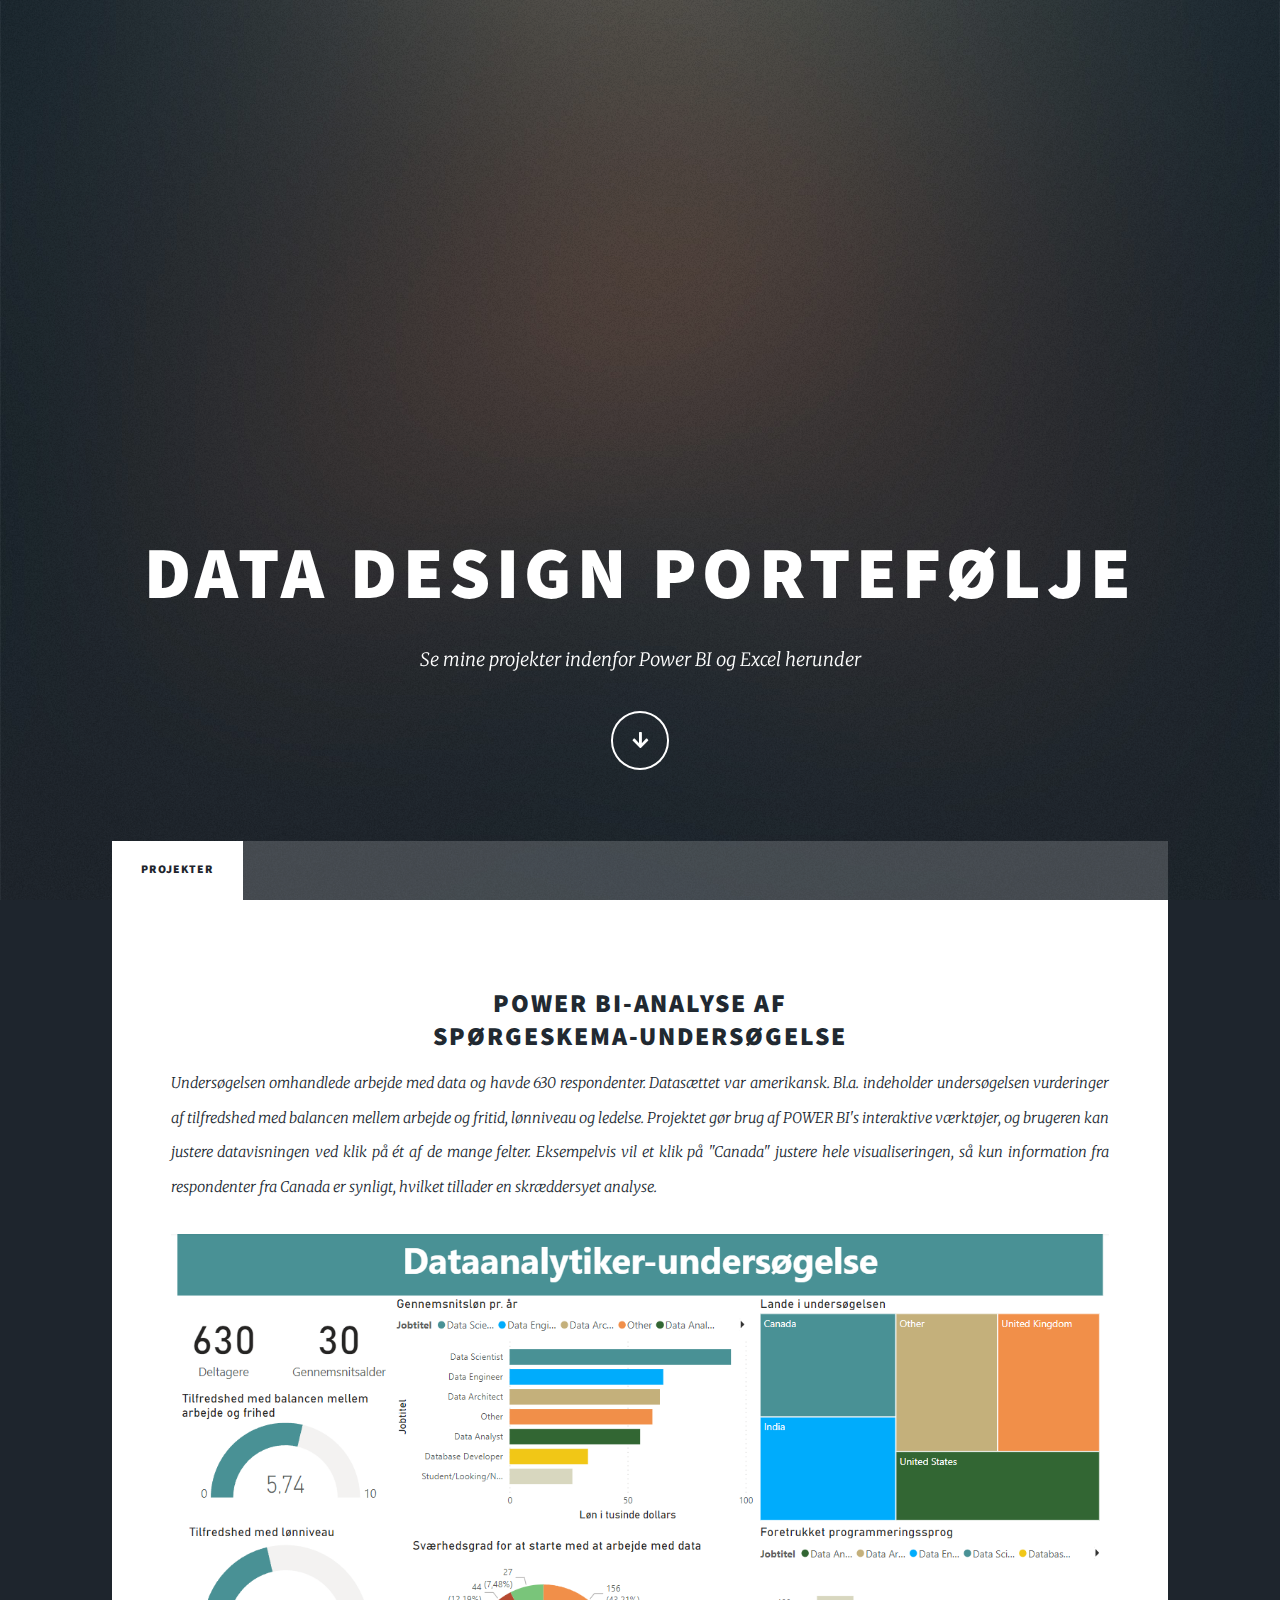
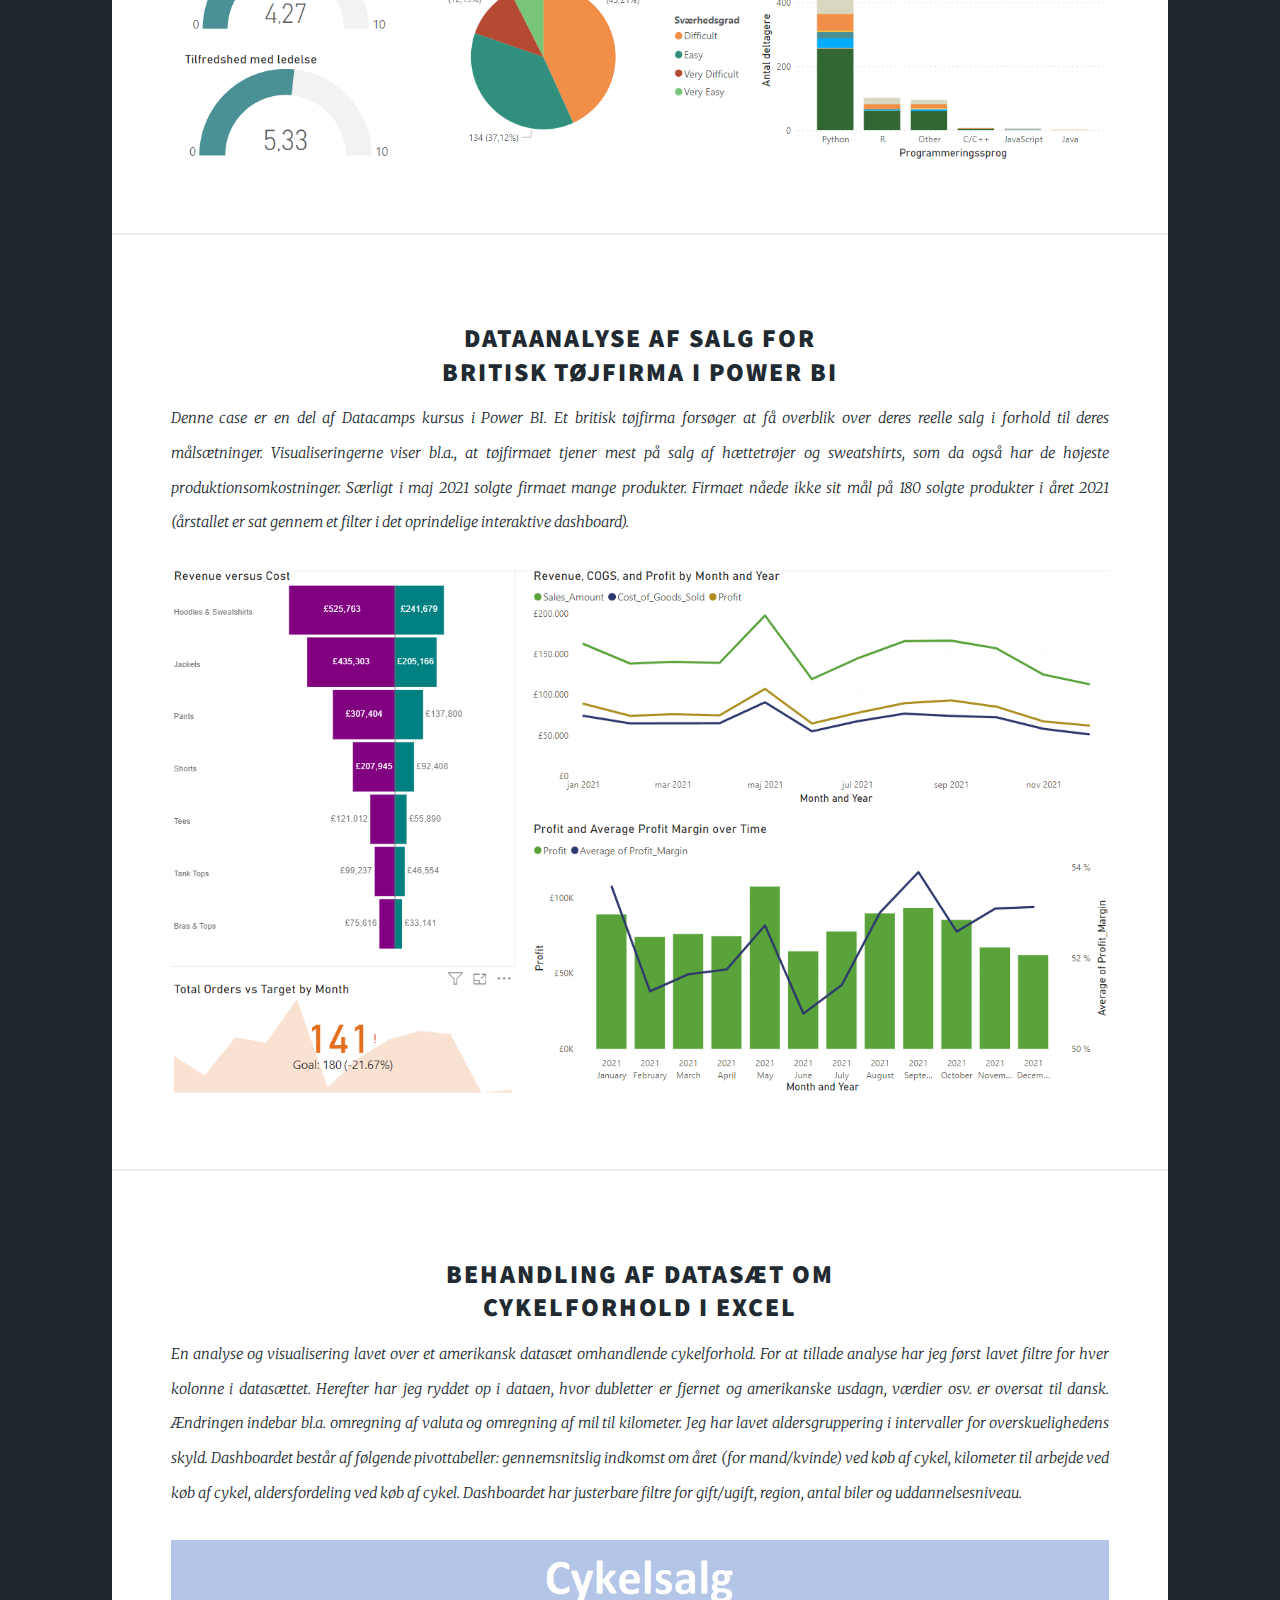
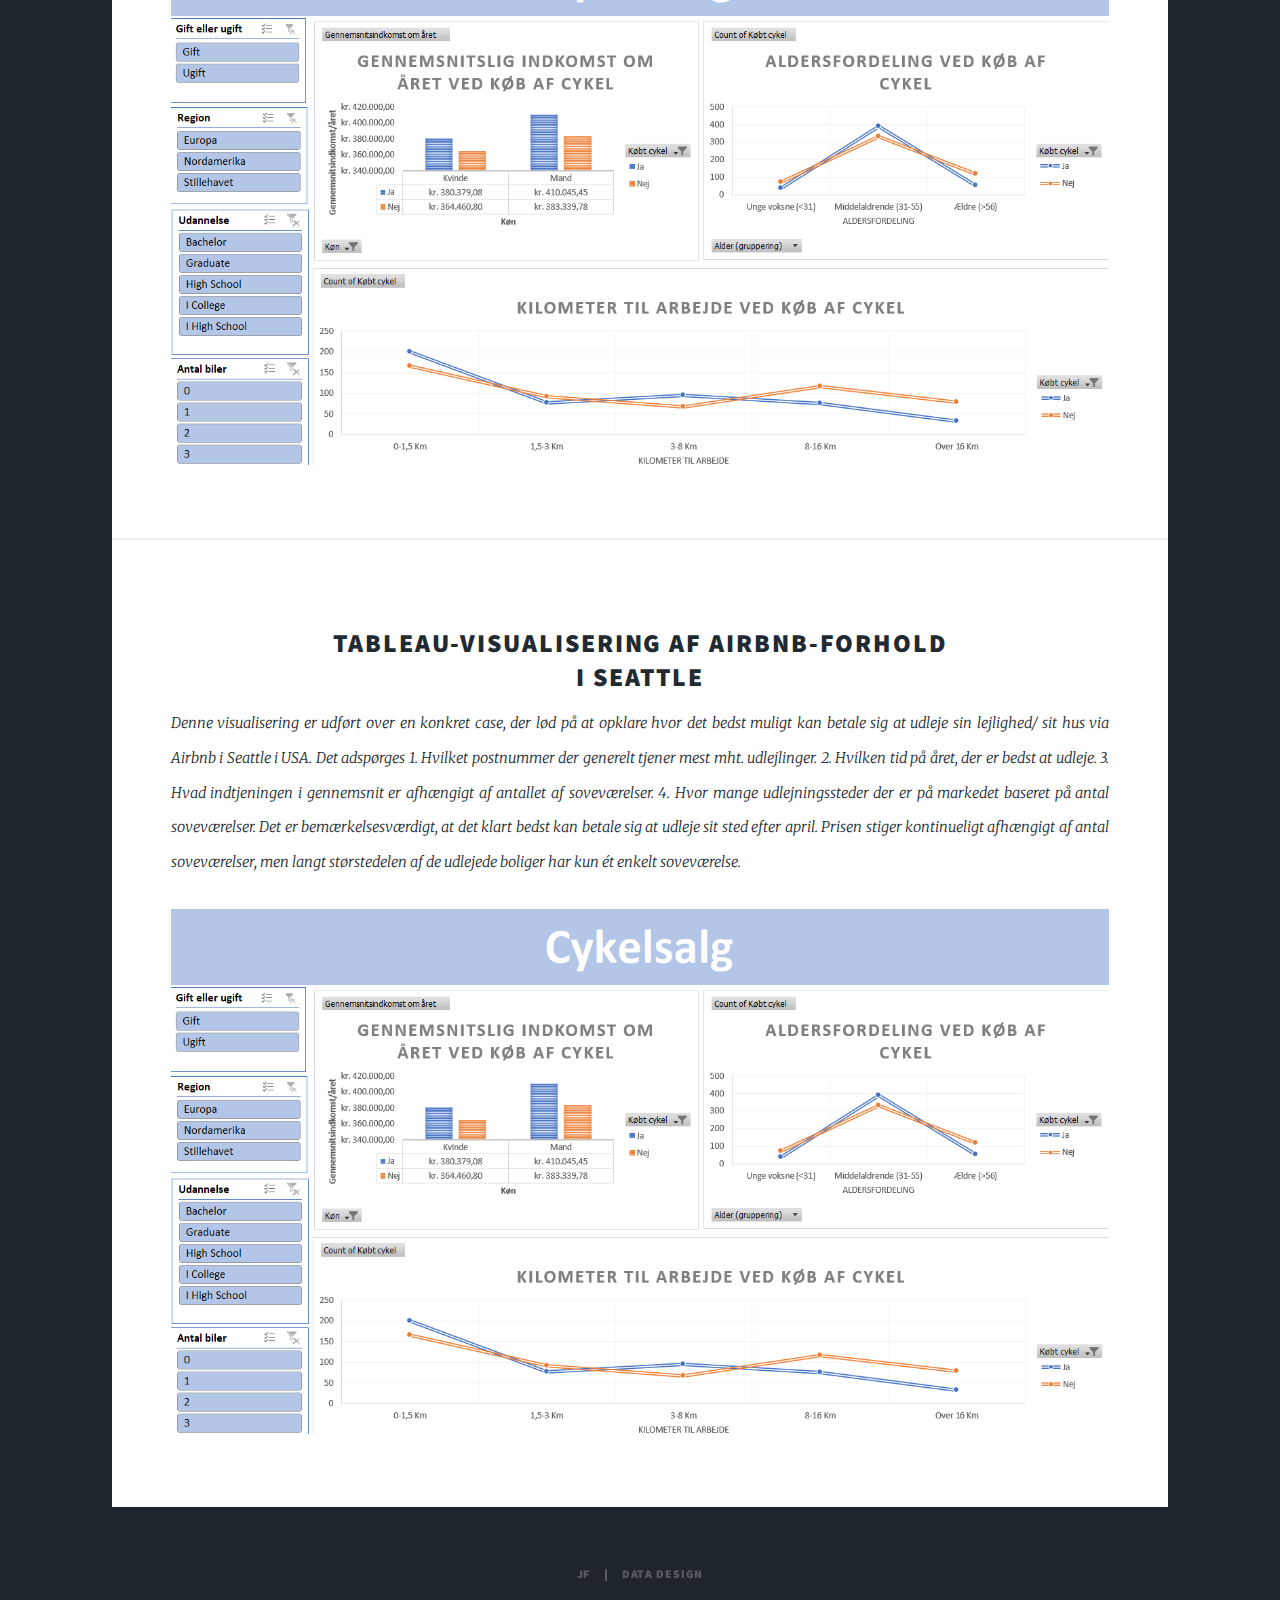
==== commit 31b904c1: "Add files via upload" ====
--- a/index.html
+++ b/index.html
@@ -57,21 +57,7 @@
 								</ul>
 							</article>
 
-							<!-- Featured Post -->
-							<article class="post featured">
-								<header>
-									<h2> <a href="https://public.tableau.com/app/profile/jan.fr.ling/viz/AirbnbSeattleOverbliksprojekt1920x/Dashboard1">Tableau-visualisering af Airbnb-forhold<br />
-									i Seattle</a></h2>
-									<p>Denne visualisering er udført over en konkret case, der lød på at opklare hvor det bedst muligt kan betale sig at udleje sin lejlighed/ sit hus via Airbnb i Seattle i USA.
-										Det adspørges 1. Hvilket postnummer der generelt tjener mest mht. udlejlinger.
-										2. Hvilken tid på året, der er bedst at udleje. 3. Hvad indtjeningen i gennemsnit er afhængigt af antallet af soveværelser. 4. Hvor mange udlejningssteder der er på markedet baseret på antal soveværelser.
-										Det er bemærkelsesværdigt, at det klart bedst kan betale sig at udleje sit sted efter april. Prisen stiger kontinueligt afhængigt af antal soveværelser, men langt størstedelen af de udlejede boliger
-										har kun ét enkelt soveværelse.
-									</p>
-								</header>
-								<a href="https://public.tableau.com/app/profile/jan.fr.ling/viz/AirbnbSeattleOverbliksprojekt1920x/Dashboard1" class="image main"><img src="images/Airbnb Seattle Overbliksprojekt 1920x.PNG" alt="Tableau-visualisering" /></a>
-								</ul>
-							</article>
+							
 
 						<!-- Featured Post -->
 						<article class="post featured">
@@ -108,6 +94,22 @@
 							</ul>
 						</article>
 
+						<!-- Featured Post -->
+						<article class="post featured">
+							<header>
+								<h2><a href="https://public.tableau.com/app/profile/jan.fr.ling/viz/AirbnbSeattleOverbliksprojekt1920x/Dashboard1">Tableau-visualisering af Airbnb-forhold<br />
+									i Seattle</a></h2>
+								<p>Denne visualisering er udført over en konkret case, der lød på at opklare hvor det bedst muligt kan betale sig at udleje sin lejlighed/ sit hus via Airbnb i Seattle i USA.
+									Det adspørges 1. Hvilket postnummer der generelt tjener mest mht. udlejlinger.
+									2. Hvilken tid på året, der er bedst at udleje. 3. Hvad indtjeningen i gennemsnit er afhængigt af antallet af soveværelser. 4. Hvor mange udlejningssteder der er på markedet baseret på antal soveværelser.
+									Det er bemærkelsesværdigt, at det klart bedst kan betale sig at udleje sit sted efter april. Prisen stiger kontinueligt afhængigt af antal soveværelser, men langt størstedelen af de udlejede boliger
+									har kun ét enkelt soveværelse.
+								</p>
+							</header>
+							<a href="https://public.tableau.com/app/profile/jan.fr.ling/viz/AirbnbSeattleOverbliksprojekt1920x/Dashboard1" class="image main"><img src="images/Billede af projekt i excel cykelsalg.PNG" alt="Excel-analyse" /></a>
+							</ul>
+						</article>
+
 					</div>
 
 				<!-- Copyright -->
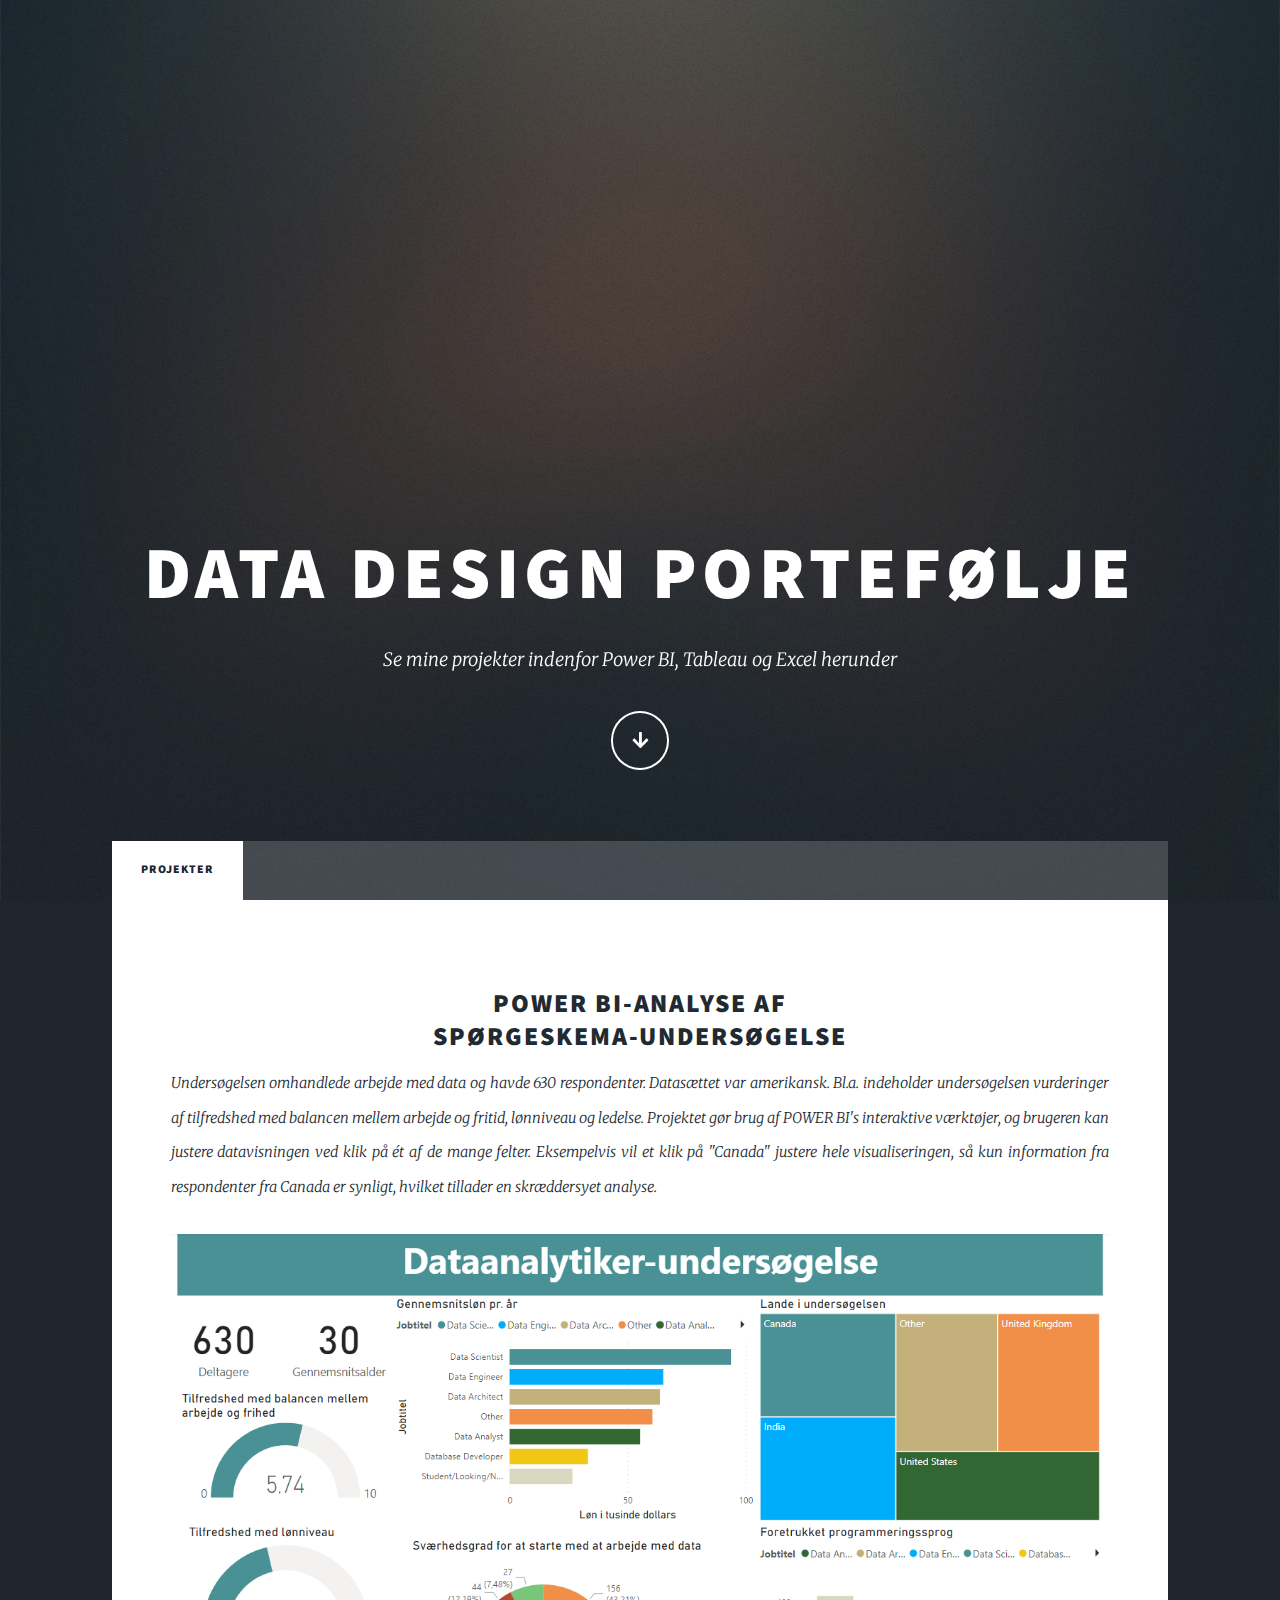
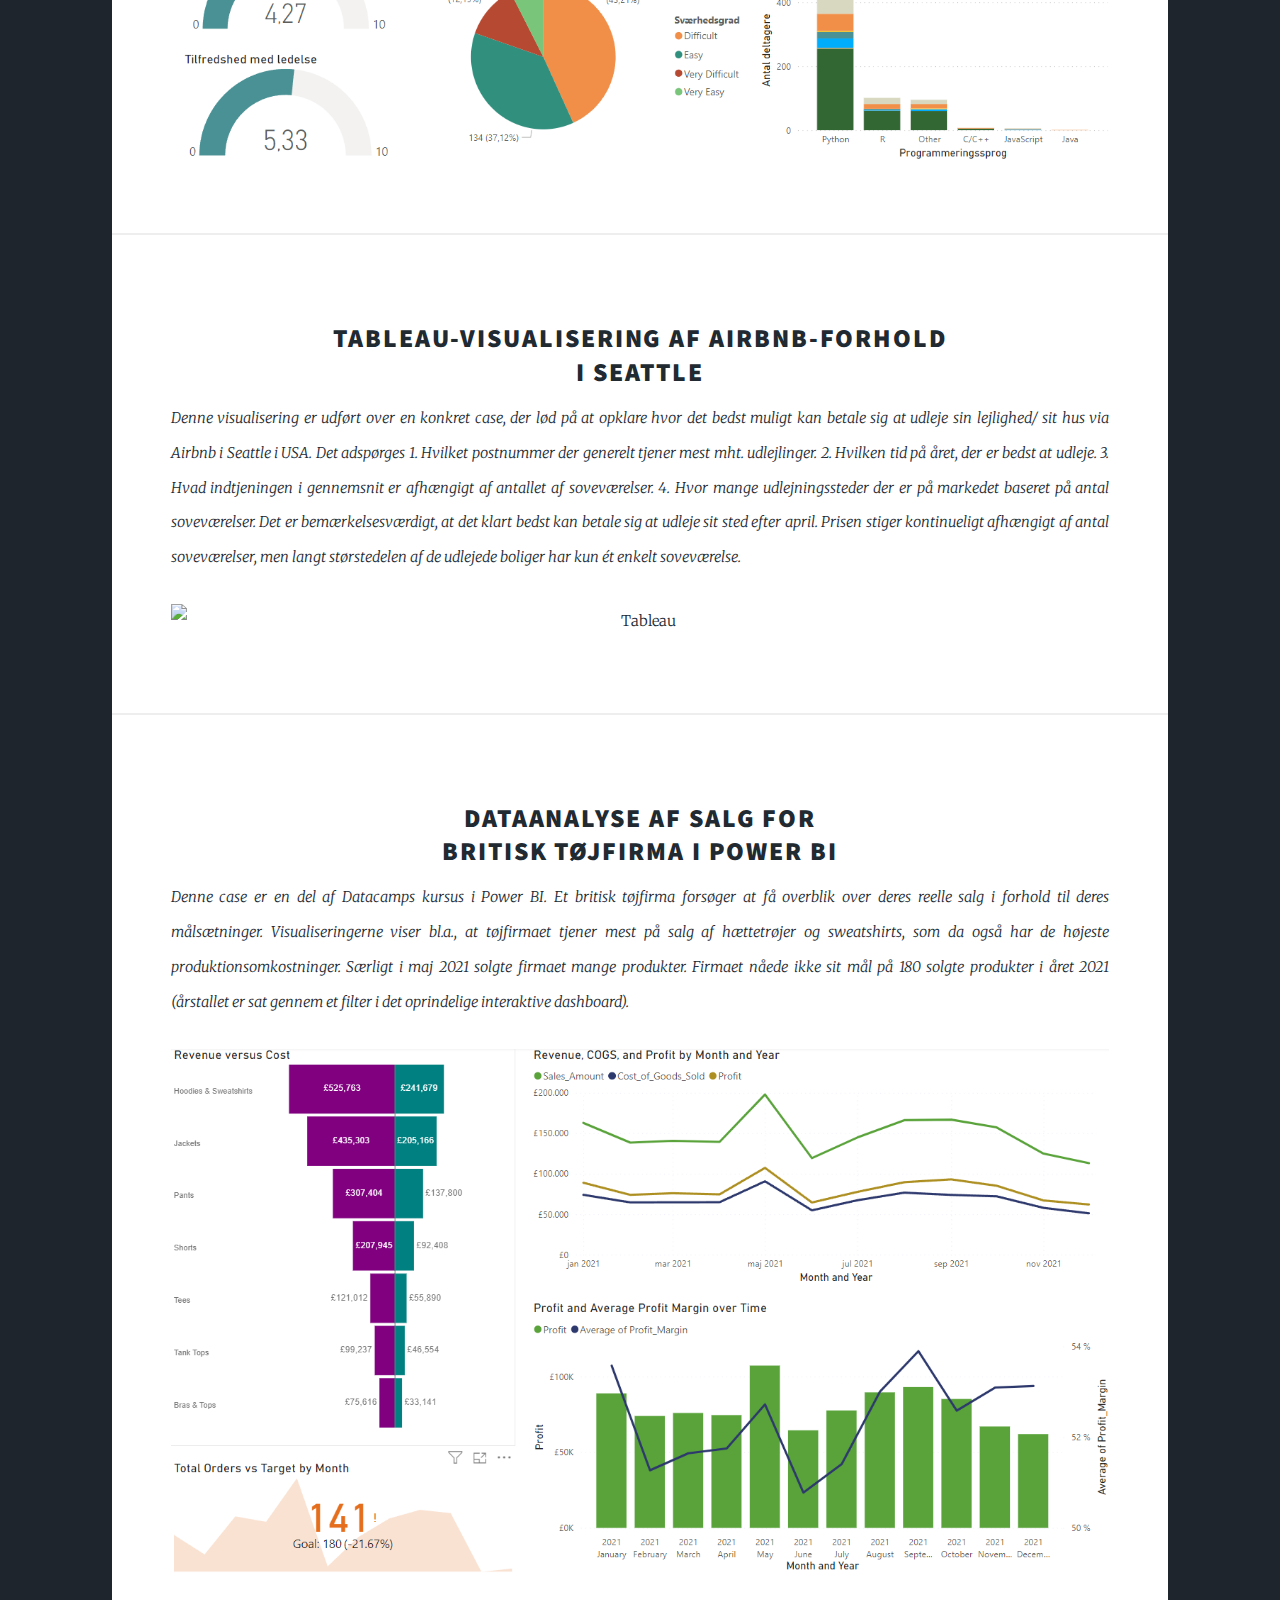
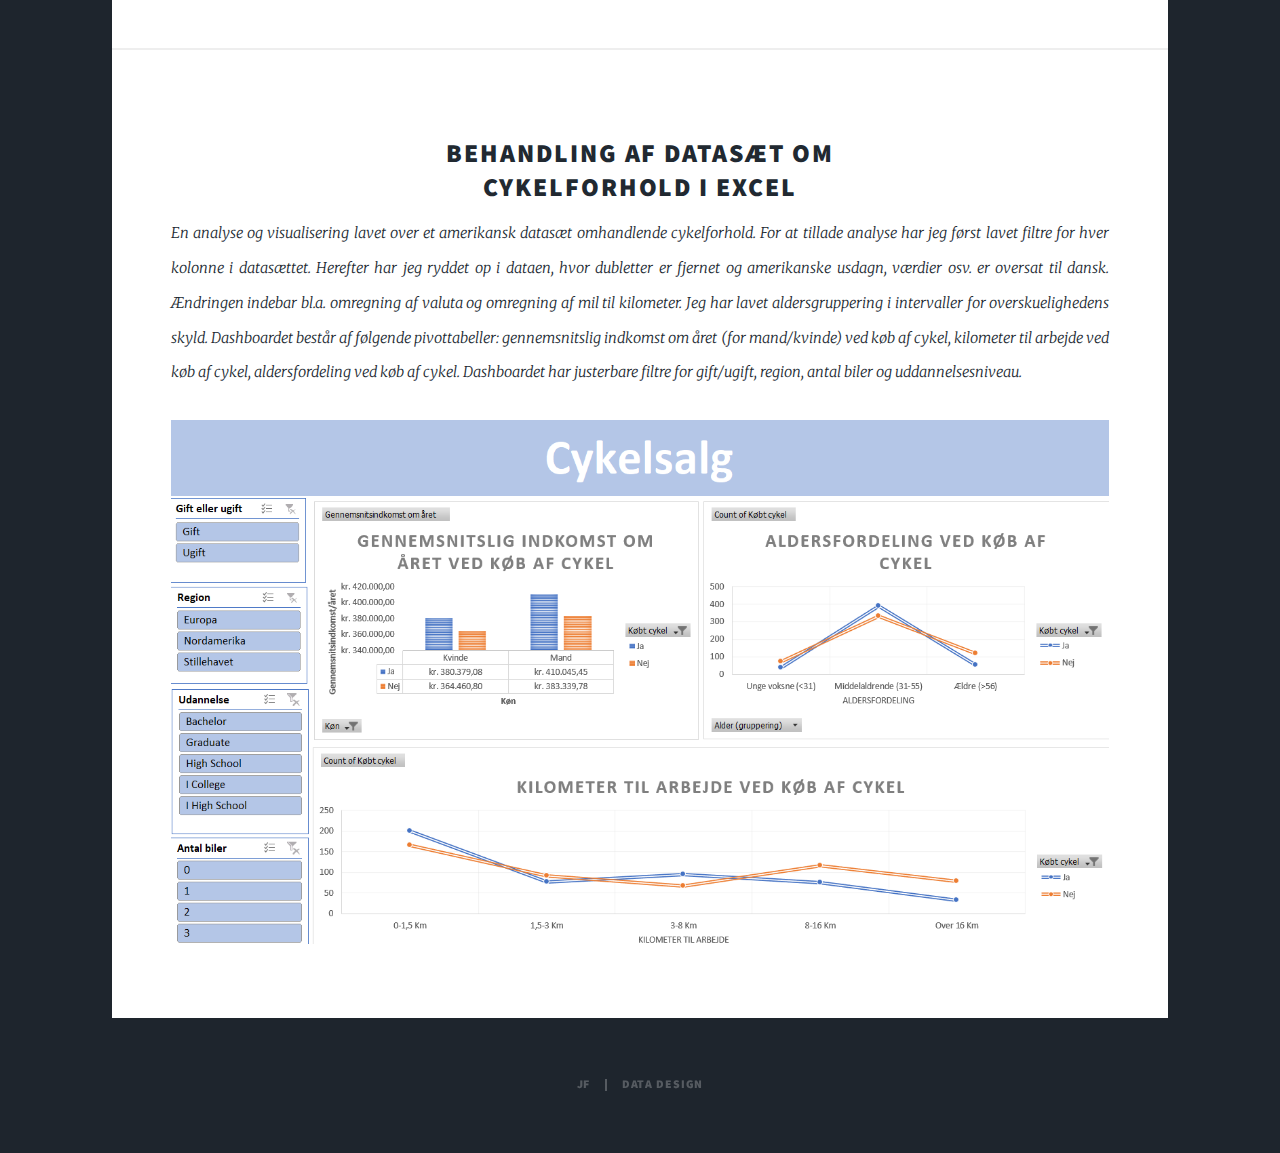
==== commit 41654986: "Add files via upload" ====
--- a/index.html
+++ b/index.html
@@ -16,7 +16,7 @@
 					<div id="intro">
 						
 						<h1>Data Design Portefølje</h1>
-						<p>Se mine projekter indenfor Power BI og Excel herunder</p>
+						<p>Se mine projekter indenfor Power BI, Tableau og Excel herunder</p>
 						<ul class="actions">
 							<li><a href="#header" class="button icon solid solo fa-arrow-down scrolly">Continue</a></li>
 						</ul>
@@ -57,7 +57,21 @@
 								</ul>
 							</article>
 
-							
+							<!-- Featured Post -->
+						<article class="post featured">
+							<header>
+								<h2><a href="https://public.tableau.com/app/profile/jan.fr.ling/viz/AirbnbSeattleOverbliksprojekt1920x/Dashboard1">Tableau-visualisering af Airbnb-forhold<br />
+									i Seattle</a></h2>
+								<p>Denne visualisering er udført over en konkret case, der lød på at opklare hvor det bedst muligt kan betale sig at udleje sin lejlighed/ sit hus via Airbnb i Seattle i USA.
+									Det adspørges 1. Hvilket postnummer der generelt tjener mest mht. udlejlinger.
+									2. Hvilken tid på året, der er bedst at udleje. 3. Hvad indtjeningen i gennemsnit er afhængigt af antallet af soveværelser. 4. Hvor mange udlejningssteder der er på markedet baseret på antal soveværelser.
+									Det er bemærkelsesværdigt, at det klart bedst kan betale sig at udleje sit sted efter april. Prisen stiger kontinueligt afhængigt af antal soveværelser, men langt størstedelen af de udlejede boliger
+									har kun ét enkelt soveværelse.
+								</p>
+							</header>
+							<a href="https://public.tableau.com/app/profile/jan.fr.ling/viz/AirbnbSeattleOverbliksprojekt1920x/Dashboard1" class="image main"><img src="images/Airbnb Seattle Overbliksprojekt 1920x.PNG" alt="Tableau" /></a>
+							</ul>
+						</article>
 
 						<!-- Featured Post -->
 						<article class="post featured">
@@ -94,22 +108,6 @@
 							</ul>
 						</article>
 
-						<!-- Featured Post -->
-						<article class="post featured">
-							<header>
-								<h2><a href="https://public.tableau.com/app/profile/jan.fr.ling/viz/AirbnbSeattleOverbliksprojekt1920x/Dashboard1">Tableau-visualisering af Airbnb-forhold<br />
-									i Seattle</a></h2>
-								<p>Denne visualisering er udført over en konkret case, der lød på at opklare hvor det bedst muligt kan betale sig at udleje sin lejlighed/ sit hus via Airbnb i Seattle i USA.
-									Det adspørges 1. Hvilket postnummer der generelt tjener mest mht. udlejlinger.
-									2. Hvilken tid på året, der er bedst at udleje. 3. Hvad indtjeningen i gennemsnit er afhængigt af antallet af soveværelser. 4. Hvor mange udlejningssteder der er på markedet baseret på antal soveværelser.
-									Det er bemærkelsesværdigt, at det klart bedst kan betale sig at udleje sit sted efter april. Prisen stiger kontinueligt afhængigt af antal soveværelser, men langt størstedelen af de udlejede boliger
-									har kun ét enkelt soveværelse.
-								</p>
-							</header>
-							<a href="https://public.tableau.com/app/profile/jan.fr.ling/viz/AirbnbSeattleOverbliksprojekt1920x/Dashboard1" class="image main"><img src="images/Billede af projekt i excel cykelsalg.PNG" alt="Excel-analyse" /></a>
-							</ul>
-						</article>
-
 					</div>
 
 				<!-- Copyright -->
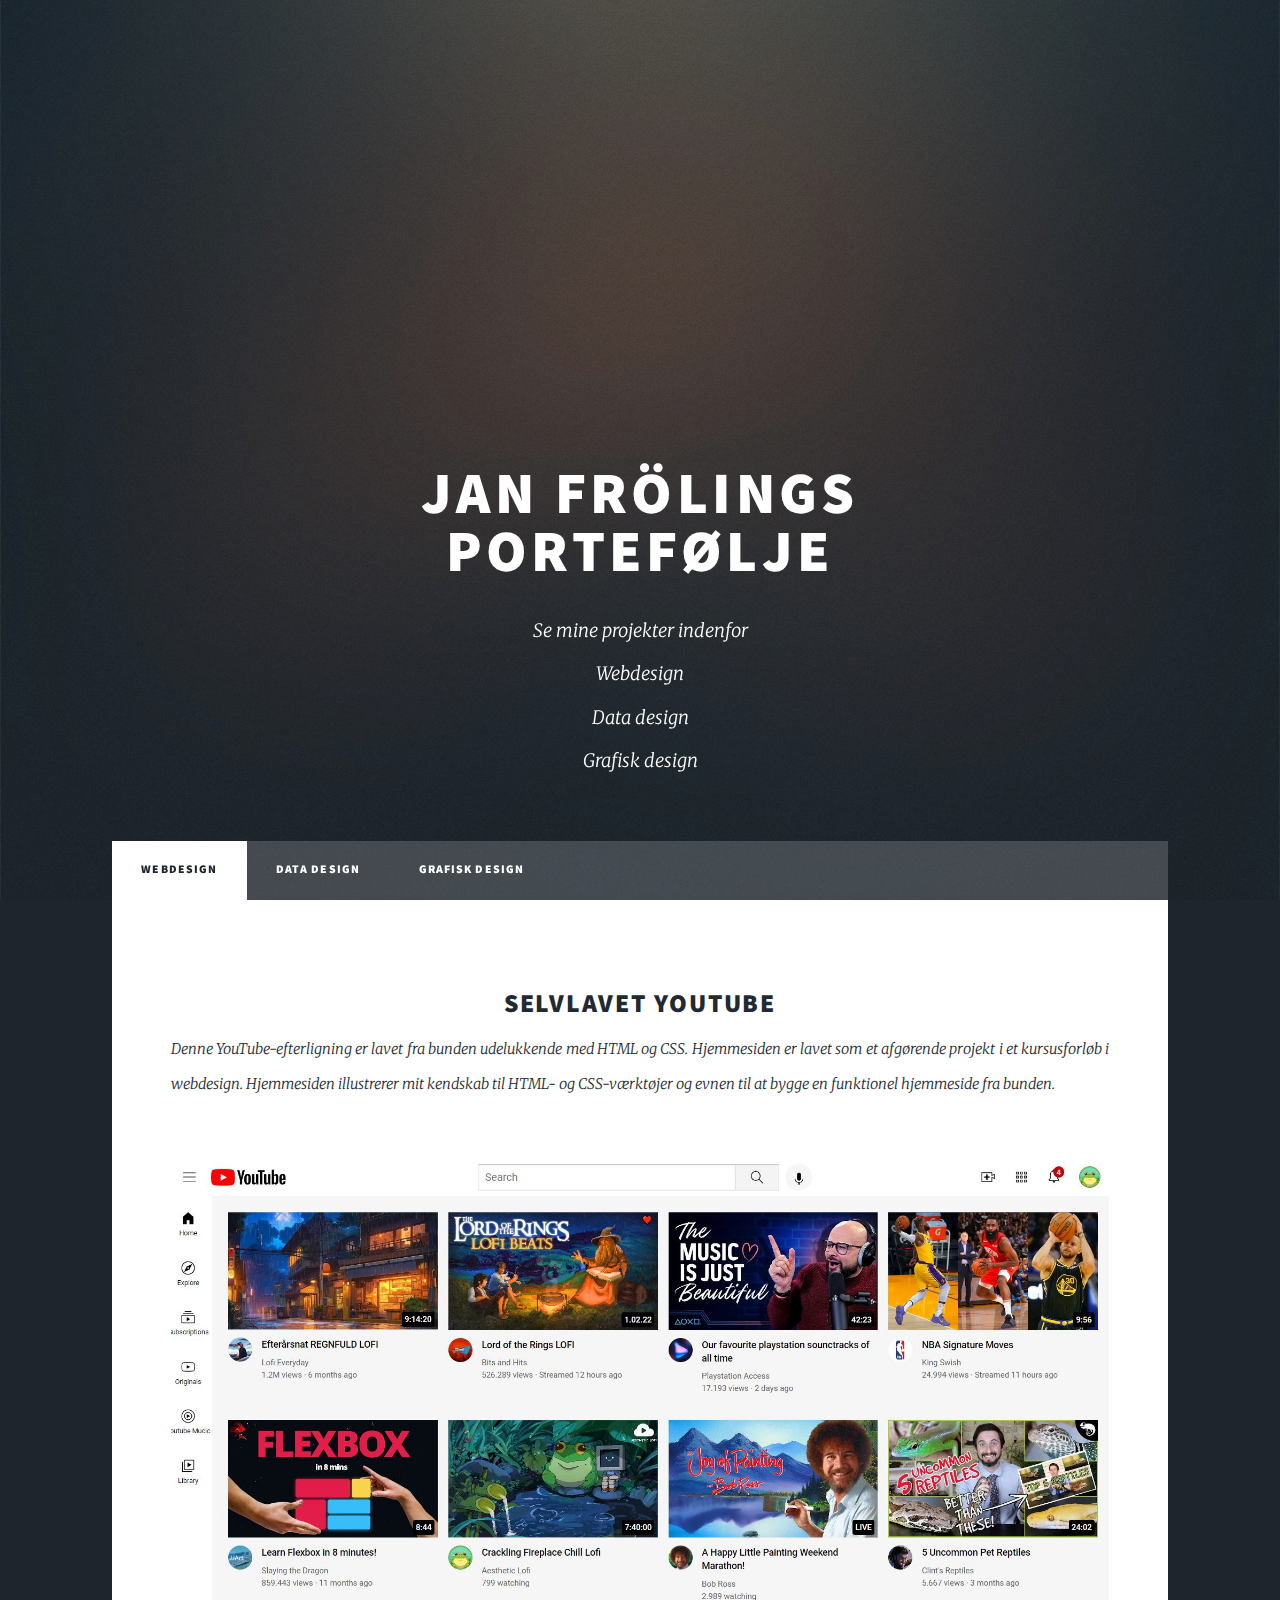
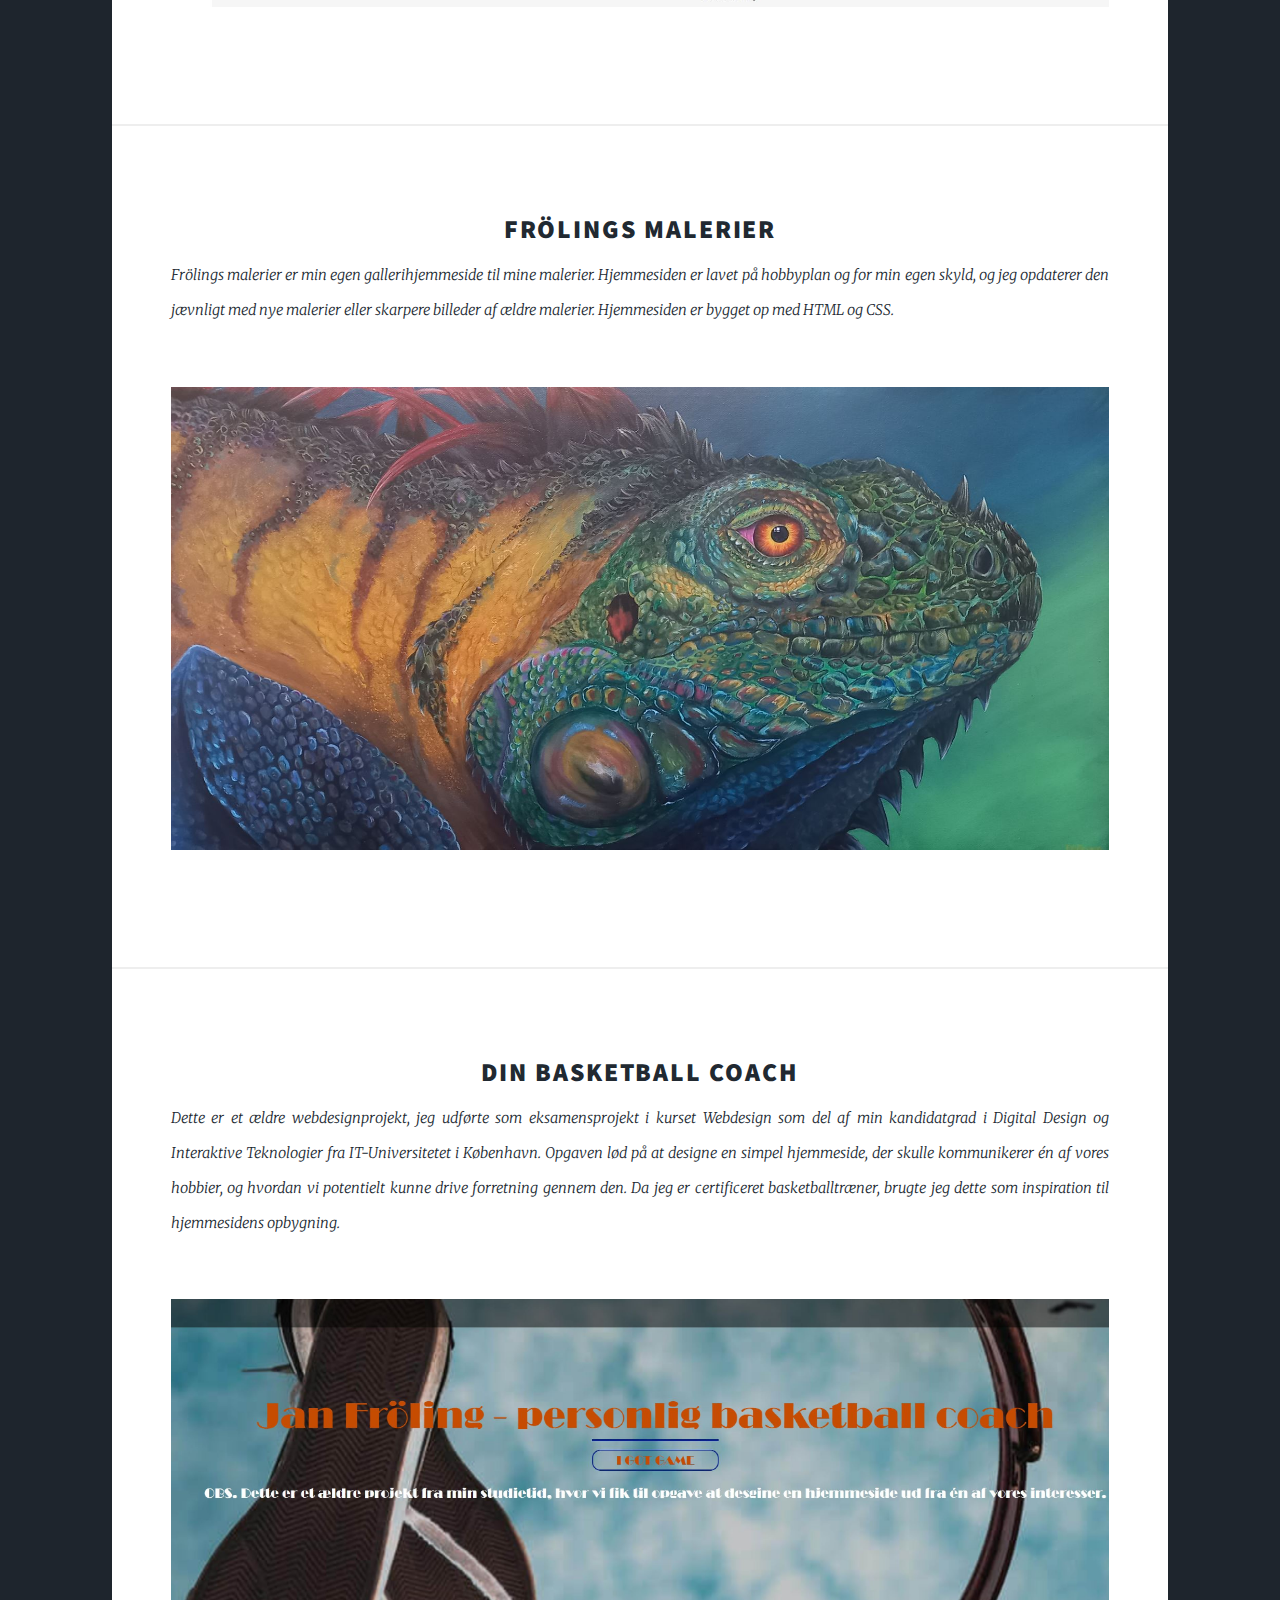
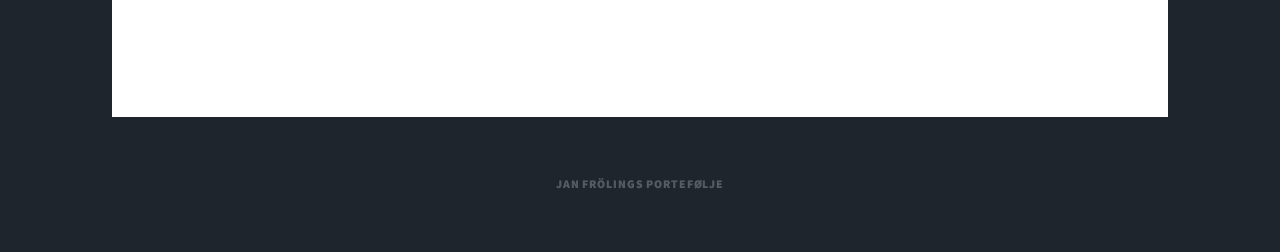
==== commit 0334b0b7: "Update index.html" ====
--- a/index.html
+++ b/index.html
@@ -1,11 +1,11 @@
 <!DOCTYPE HTML>
 <html>
 	<head>
-		<title>JF Data Design Portefølje</title>
+		<title>Jan Frölings Portefølje. Webdesign</title>
 		<meta charset="utf-8" />
 		<meta name="viewport" content="width=device-width, initial-scale=1, user-scalable=no" />
-		<link rel="stylesheet" href="assets/css/main.css" />
-		<noscript><link rel="stylesheet" href="assets/css/noscript.css" /></noscript>
+		<link rel="stylesheet" href="/aForsider/assets/css/main.css" />
+		<noscript><link rel="stylesheet" href="/aForsider/assets/css/noscript.css" /></noscript>
 	</head>
 	<body class="is-preload">
 
@@ -15,116 +15,83 @@
 				<!-- Intro -->
 					<div id="intro">
 						
-						<h1>Data Design Portefølje</h1>
-						<p>Se mine projekter indenfor Power BI, Tableau og Excel herunder</p>
-						<ul class="actions">
-							<li><a href="#header" class="button icon solid solo fa-arrow-down scrolly">Continue</a></li>
-						</ul>
+						<h1>Jan Frölings <br>Portefølje</h1>
+						<p>Se mine projekter indenfor <br>Webdesign<br> Data design <br>Grafisk design</p>
+						<!-- <ul class="actions">
+							<li><a href="#nav" class="button icon solid solo fa-arrow-down scrolly">Continue</a></li>
+						</ul> -->
 					</div>
-
-				<!-- Header -->
-					<header id="header">
-						<a href="index.html" class="logo">Data Design</a>
-					</header>
 
 				<!-- Nav -->
 					<nav id="nav">
 						<ul class="links">
-							<li class="active"><a href="index.html">Projekter</a></li>
-							<!-- <li><a href="generic.html">CV</a></li> -->
-							<!-- <li><a href="elements.html">Kontakt</a></li> -->
+							<li class="active"><a href="/aForsider/frontpage_webdesign.html">Webdesign</a></li>
+							<li><a href="/aForsider/frontpage_datadesign.html">Data design</a></li>
+							<li><a href="/aForsider/frontpage_grafiskdesign.html">Grafisk design</a></li>
 						</ul>
-						<!-- <ul><li><a href="https://www.google.com/" class="icon brands alt fa-linkedin"><span class="label">LinkedIn</span></a></li> -->
-						</ul>
-						</nav>
+						<!-- <ul class="icons">
+							<li><a href="#" class="icon brands fa-twitter"><span class="label">Twitter</span></a></li>
+							<li><a href="#" class="icon brands fa-facebook-f"><span class="label">Facebook</span></a></li>
+							<li><a href="#" class="icon brands fa-instagram"><span class="label">Instagram</span></a></li>
+							<li><a href="#" class="icon brands fa-github"><span class="label">GitHub</span></a></li>
+						</ul> -->
+					</nav>
 
 				<!-- Main -->
-					<div id="main">
+				<div id="main">
 
-						<!-- Featured Post -->
-							<article class="post featured">
-								<header>
-									<h2> <a href="https://drive.google.com/drive/folders/1GRXkx-LxRqE1C8rQHIiOzGxcqCGsDHZt?usp=drive_link">Power BI-analyse af <br />
-									spørgeskema-undersøgelse</a></h2>
-									<p>Undersøgelsen omhandlede arbejde med data og havde 630 respondenter. Datasættet var amerikansk.
-										Bl.a. indeholder undersøgelsen vurderinger af tilfredshed med balancen mellem arbejde og fritid, lønniveau og ledelse.
-										Projektet gør brug af POWER BI's interaktive værktøjer, og brugeren kan
-										justere datavisningen ved klik på ét af de mange felter. Eksempelvis vil et klik på "Canada" justere hele visualiseringen,
-										så kun information fra respondenter fra Canada er synligt, hvilket tillader en skræddersyet analyse.
-									</p>
-								</header>
-								<a href="https://drive.google.com/drive/folders/1GRXkx-LxRqE1C8rQHIiOzGxcqCGsDHZt?usp=drive_link" class="image main"><img src="images/Billede af power bi projekt dataundersøgelse.PNG" alt="Power BI-analyse" /></a>
-								</ul>
-							</article>
+					<!-- Featured Post -->
+					<article class="post featured">
+						<header>
+							<h2><a href="/Selvlavet YouTube/youtube.html" target="_blank">Selvlavet YouTube</a></h2>
+							<p>Denne YouTube-efterligning er lavet fra bunden udelukkende med HTML og CSS. Hjemmesiden er lavet som et afgørende projekt i et kursusforløb i webdesign. Hjemmesiden illustrerer mit kendskab til HTML- og CSS-værktøjer og evnen til at bygge en funktionel hjemmeside fra bunden.
+							</p>
+						</header>
+						<a href="/Selvlavet YouTube/youtube.html" class="image main" target="_blank"><img src="/aForsider/images/Frontpages/selvlavet youtube.JPG" alt="Selvlavet YouTube" /></a>
+						</ul>
+					</article>
 
-							<!-- Featured Post -->
-						<article class="post featured">
-							<header>
-								<h2><a href="https://public.tableau.com/app/profile/jan.fr.ling/viz/AirbnbSeattleOverbliksprojekt1920x/Dashboard1">Tableau-visualisering af Airbnb-forhold<br />
-									i Seattle</a></h2>
-								<p>Denne visualisering er udført over en konkret case, der lød på at opklare hvor det bedst muligt kan betale sig at udleje sin lejlighed/ sit hus via Airbnb i Seattle i USA.
-									Det adspørges 1. Hvilket postnummer der generelt tjener mest mht. udlejlinger.
-									2. Hvilken tid på året, der er bedst at udleje. 3. Hvad indtjeningen i gennemsnit er afhængigt af antallet af soveværelser. 4. Hvor mange udlejningssteder der er på markedet baseret på antal soveværelser.
-									Det er bemærkelsesværdigt, at det klart bedst kan betale sig at udleje sit sted efter april. Prisen stiger kontinueligt afhængigt af antal soveværelser, men langt størstedelen af de udlejede boliger
-									har kun ét enkelt soveværelse.
-								</p>
-							</header>
-							<a href="https://public.tableau.com/app/profile/jan.fr.ling/viz/AirbnbSeattleOverbliksprojekt1920x/Dashboard1" class="image main"><img src="images/Airbnb Seattle Overbliksprojekt 1920x.PNG" alt="Tableau" /></a>
-							</ul>
-						</article>
+					<!-- Featured Post -->
+					<article class="post featured">
+						<header>
+							<h2> <a href="/Frölings malerier/FrolingsMalerier.html" target="_blank">Frölings malerier</a></h2>
+							<p>Frölings malerier er min egen gallerihjemmeside til mine malerier. Hjemmesiden er lavet på hobbyplan og for min egen skyld, og jeg opdaterer den jævnligt med nye malerier eller skarpere billeder af ældre malerier.
+								Hjemmesiden er bygget op med HTML og CSS.
+							</p>
+						</header>
+						<a href="/Frölings malerier/FrolingsMalerier.html" class="image main" target="_blank"><img src="/Frölings malerier/images/Krybdyr og amfibier/Leguan.jpg" alt="Frölings malerier" /></a>
+						</ul>
+					</article>	
+						
+					<!-- Featured Post -->
+					<article class="post featured">
+						<header>
+							<h2><a href="/Din basketball coach/DinBasketballCoach.html" target="_blank">Din basketball coach</a></h2>
+							<p>Dette er et ældre webdesignprojekt, jeg udførte som eksamensprojekt i kurset Webdesign som del af min kandidatgrad i Digital Design og Interaktive Teknologier fra IT-Universitetet i København.
+								Opgaven lød på at designe en simpel hjemmeside, der skulle kommunikerer én af vores hobbier, og hvordan vi potentielt kunne drive forretning gennem den. Da jeg er certificeret basketballtræner, brugte jeg dette som inspiration til hjemmesidens opbygning.
+							</p>
+						</header>
+						<a href="/Din basketball coach/DinBasketballCoach.html" class="image main" target="_blank"><img src="/aForsider/images/Frontpages/Din basketball coach forside.JPG" alt="Din basketball coach" /></a>
+						</ul>
+					</article>
 
-						<!-- Featured Post -->
-						<article class="post featured">
-							<header>
-								<h2><a href="https://drive.google.com/drive/folders/1zN5Jd1iQy2TtydYptpnJe_Mz4yDi_yTR?usp=drive_link">Dataanalyse af salg for <br />
-								britisk tøjfirma i POWER BI</a></h2>
-								<p>Denne case er en del af Datacamps kursus i Power BI. Et britisk tøjfirma
-									forsøger at få overblik over deres reelle salg i forhold til deres målsætninger.
-									Visualiseringerne viser bl.a., at tøjfirmaet tjener mest på salg af hættetrøjer og sweatshirts,
-									som da også har de højeste produktionsomkostninger. Særligt i maj 2021 solgte firmaet mange produkter.
-									Firmaet nåede ikke sit mål på 180 solgte produkter i året 2021 (årstallet er sat gennem et filter i det oprindelige interaktive dashboard).
-								</p>
-							</header>
-							<a href="https://drive.google.com/drive/folders/1zN5Jd1iQy2TtydYptpnJe_Mz4yDi_yTR?usp=drive_link" class="image main"><img src="images/Billede af britisk tøjfirma.PNG" alt="Power BI-analyse" /></a>
-							</ul>
-						</article>
+				</div>
 
+			<!-- Copyright -->
+				<div id="copyright">
+					<ul><li> Jan Frölings Portefølje</li></ul>
+				</div>
 
-							
-						<!-- Featured Post -->
-						<article class="post featured">
-							<header>
-								<h2><a href="https://drive.google.com/drive/folders/1ExyGG24WZ_uNaaix48teSaF2-GlIKuSc?usp=drive_link">Behandling af datasæt om<br />
-								cykelforhold i Excel</a></h2>
-								<p>En analyse og visualisering lavet over et amerikansk datasæt omhandlende cykelforhold.
-								For at tillade analyse har jeg først lavet filtre for hver kolonne i datasættet. Herefter har jeg
-								ryddet op i dataen, hvor dubletter er fjernet og amerikanske usdagn, værdier osv. er oversat til dansk.
-								Ændringen indebar bl.a. omregning af valuta og omregning af mil til kilometer. Jeg har lavet aldersgruppering i intervaller for overskuelighedens skyld.
-								Dashboardet består af følgende pivottabeller: gennemsnitslig indkomst om året (for mand/kvinde) ved køb af cykel,
-								kilometer til arbejde ved køb af cykel, aldersfordeling ved køb af cykel. Dashboardet har justerbare filtre for gift/ugift, region, antal biler og uddannelsesniveau.
-								</p>
-							</header>
-							<a href="https://drive.google.com/drive/folders/1ExyGG24WZ_uNaaix48teSaF2-GlIKuSc?usp=drive_link" class="image main"><img src="images/Billede af projekt i excel cykelsalg.PNG" alt="Excel-analyse" /></a>
-							</ul>
-						</article>
+		</div>
 
-					</div>
+	<!-- Scripts -->
+		<script src="/aForsider/assets/js/jquery.min.js"></script>
+		<script src="/aForsider/assets/js/jquery.scrollex.min.js"></script>
+		<script src="/aForsider/assets/js/jquery.scrolly.min.js"></script>
+		<script src="/aForsider/assets/js/browser.min.js"></script>
+		<script src="/aForsider/assets/js/breakpoints.min.js"></script>
+		<script src="/aForsider/assets/js/util.js"></script>
+		<script src="/aForsider/assets/js/main.js"></script>
 
-				<!-- Copyright -->
-					<div id="copyright">
-						<ul><li> JF</li><li>Data Design</a></li></ul>
-					</div>
-
-			</div>
-
-		<!-- Scripts -->
-			<script src="assets/js/jquery.min.js"></script>
-			<script src="assets/js/jquery.scrollex.min.js"></script>
-			<script src="assets/js/jquery.scrolly.min.js"></script>
-			<script src="assets/js/browser.min.js"></script>
-			<script src="assets/js/breakpoints.min.js"></script>
-			<script src="assets/js/util.js"></script>
-			<script src="assets/js/main.js"></script>
-
-	</body>
-</html>+</body>
+</html>
--- a/aForsider/assets/css/main.css
+++ b/aForsider/assets/css/main.css
@@ -0,0 +1,4688 @@
+@import url(fontawesome-all.min.css);
+@import url("https://fonts.googleapis.com/css?family=Merriweather:300,700,300italic,700italic|Source+Sans+Pro:900");
+
+/*
+	Massively by HTML5 UP
+	html5up.net | @ajlkn
+	Free for personal and commercial use under the CCA 3.0 license (html5up.net/license)
+*/
+
+html, body, div, span, applet, object,
+iframe, h1, h2, h3, h4, h5, h6, p, blockquote,
+pre, a, abbr, acronym, address, big, cite,
+code, del, dfn, em, img, ins, kbd, q, s, samp,
+small, strike, strong, sub, sup, tt, var, b,
+u, i, center, dl, dt, dd, ol, ul, li, fieldset,
+form, label, legend, table, caption, tbody,
+tfoot, thead, tr, th, td, article, aside,
+canvas, details, embed, figure, figcaption,
+footer, header, hgroup, menu, nav, output, ruby,
+section, summary, time, mark, audio, video {
+	margin: 0;
+	padding: 0;
+	border: 0;
+	font-size: 100%;
+	font: inherit;
+	vertical-align: baseline;}
+
+article, aside, details, figcaption, figure,
+footer, header, hgroup, menu, nav, section {
+	display: block;}
+
+body {
+	line-height: 1;
+}
+
+ol, ul {
+	list-style: none;
+}
+
+blockquote, q {
+	quotes: none;
+}
+
+	blockquote:before, blockquote:after, q:before, q:after {
+		content: '';
+		content: none;
+	}
+
+table {
+	border-collapse: collapse;
+	border-spacing: 0;
+}
+
+body {
+	-webkit-text-size-adjust: none;
+}
+
+mark {
+	background-color: transparent;
+	color: inherit;
+}
+
+input::-moz-focus-inner {
+	border: 0;
+	padding: 0;
+}
+
+input, select, textarea {
+	-moz-appearance: none;
+	-webkit-appearance: none;
+	-ms-appearance: none;
+	appearance: none;
+}
+
+/* Basic */
+
+	@-ms-viewport {
+		width: device-width;
+	}
+
+	body {
+		-ms-overflow-style: scrollbar;
+	}
+
+	@media screen and (max-width: 480px) {
+
+		html, body {
+			min-width: 320px;
+		}
+
+	}
+
+	html {
+		box-sizing: border-box;
+	}
+
+	*, *:before, *:after {
+		box-sizing: inherit;
+	}
+
+	body {
+		background-color: #1e252d;
+	}
+
+		body.is-preload *, body.is-preload *:before, body.is-preload *:after {
+			-moz-animation: none !important;
+			-webkit-animation: none !important;
+			-ms-animation: none !important;
+			animation: none !important;
+			-moz-transition: none !important;
+			-webkit-transition: none !important;
+			-ms-transition: none !important;
+			transition: none !important;
+		}
+
+/* Type */
+
+	html {
+		font-size: 16pt;
+	}
+
+		@media screen and (max-width: 1680px) {
+
+			html {
+				font-size: 12pt;
+			}
+
+		}
+
+		@media screen and (max-width: 1280px) {
+
+			html {
+				font-size: 11pt;
+			}
+
+		}
+
+		@media screen and (max-width: 360px) {
+
+			html {
+				font-size: 10pt;
+			}
+
+		}
+
+	body {
+		color: #212931;
+	}
+
+	body, input, select, textarea {
+		font-family: "Merriweather", Georgia, serif;
+		font-weight: 300;
+		font-size: 1rem;
+		line-height: 2.375;
+	}
+
+	a {
+		-moz-transition: color 0.2s ease-in-out, background-color 0.2s ease-in-out, border-color 0.2s ease-in-out, box-shadow 0.2s ease-in-out;
+		-webkit-transition: color 0.2s ease-in-out, background-color 0.2s ease-in-out, border-color 0.2s ease-in-out, box-shadow 0.2s ease-in-out;
+		-ms-transition: color 0.2s ease-in-out, background-color 0.2s ease-in-out, border-color 0.2s ease-in-out, box-shadow 0.2s ease-in-out;
+		transition: color 0.2s ease-in-out, background-color 0.2s ease-in-out, border-color 0.2s ease-in-out, box-shadow 0.2s ease-in-out;
+		border-bottom: dotted 1px;
+		text-decoration: none;
+	}
+
+		a:hover {
+			border-bottom-color: transparent;
+		}
+
+	strong, b {
+		font-weight: 600;
+	}
+
+	em, i {
+		font-style: italic;
+	}
+
+	p {
+		text-align: justify;
+		margin: 0 0 2rem 0;
+	}
+
+	h1, h2, h3, h4, h5, h6 {
+		font-family: "Source Sans Pro", Helvetica, sans-serif;
+		font-weight: 900;
+		line-height: 1.5;
+		letter-spacing: 0.075em;
+		text-transform: uppercase;
+		margin: 0 0 1rem 0;
+	}
+
+		h1 a, h2 a, h3 a, h4 a, h5 a, h6 a {
+			border-bottom: 0;
+			color: inherit;
+			text-decoration: none;
+		}
+
+	h1 {
+		font-size: 4rem;
+		line-height: 1.1;
+		margin: 0 0 2rem 0;
+	}
+
+	h2 {
+		font-size: 1.75rem;
+		line-height: 1.3;
+		margin: 0 0 1.5rem 0;
+	}
+
+	h3 {
+		font-size: 1.25rem;
+		margin: 0 0 1.5rem 0;
+	}
+
+	h4 {
+		font-size: 1rem;
+	}
+
+	h5 {
+		font-size: 0.9rem;
+	}
+
+	h6 {
+		font-size: 0.8rem;
+	}
+
+	sub {
+		font-size: 0.8rem;
+		position: relative;
+		top: 0.5rem;
+	}
+
+	sup {
+		font-size: 0.8rem;
+		position: relative;
+		top: -0.5rem;
+	}
+
+	blockquote {
+		border-left: solid 4px;
+		font-style: italic;
+		margin: 0 0 2rem 0;
+		padding: 0.5rem 0 0.5rem 2rem;
+	}
+
+	code {
+		border: solid 2px;
+		font-family: "Courier New", monospace;
+		font-size: 0.9rem;
+		margin: 0 0.25rem;
+		padding: 0.25rem 0.65rem;
+	}
+
+	pre {
+		-webkit-overflow-scrolling: touch;
+		font-family: "Courier New", monospace;
+		font-size: 0.9rem;
+		margin: 0 0 2rem 0;
+	}
+
+		pre code {
+			display: block;
+			line-height: 1.75;
+			padding: 1rem 1.5rem;
+			overflow-x: auto;
+		}
+
+	hr {
+		border: 0;
+		border-bottom: solid 2px;
+		margin: 3rem 0;
+	}
+
+		hr.major {
+			margin: 5rem 0;
+		}
+
+	.align-left {
+		text-align: left;
+	}
+
+	.align-center {
+		text-align: center;
+	}
+
+	.align-right {
+		text-align: right;
+	}
+
+	input, select, textarea {
+		color: #212931;
+	}
+
+	a {
+		color: #212931;
+		border-bottom-color: rgba(33, 41, 49, 0.5);
+	}
+
+		a:hover {
+			border-bottom-color: transparent;
+			color: #18bfef !important;
+		}
+
+	strong, b {
+		color: #212931;
+	}
+
+	h1, h2, h3, h4, h5, h6 {
+		color: #212931;
+	}
+
+	blockquote {
+		border-left-color: #eeeeee;
+	}
+
+	code {
+		background: rgba(220, 220, 220, 0.25);
+		border-color: #eeeeee;
+	}
+
+	hr {
+		border-bottom-color: #eeeeee;
+	}
+
+/* Row */
+
+	.row {
+		display: flex;
+		flex-wrap: wrap;
+		box-sizing: border-box;
+		align-items: stretch;
+	}
+
+		.row > * {
+			box-sizing: border-box;
+		}
+
+		.row.gtr-uniform > * > :last-child {
+			margin-bottom: 0;
+		}
+
+		.row.aln-left {
+			justify-content: flex-start;
+		}
+
+		.row.aln-center {
+			justify-content: center;
+		}
+
+		.row.aln-right {
+			justify-content: flex-end;
+		}
+
+		.row.aln-top {
+			align-items: flex-start;
+		}
+
+		.row.aln-middle {
+			align-items: center;
+		}
+
+		.row.aln-bottom {
+			align-items: flex-end;
+		}
+
+		.row > .imp {
+			order: -1;
+		}
+
+		.row > .col-1 {
+			width: 8.33333%;
+		}
+
+		.row > .off-1 {
+			margin-left: 8.33333%;
+		}
+
+		.row > .col-2 {
+			width: 16.66667%;
+		}
+
+		.row > .off-2 {
+			margin-left: 16.66667%;
+		}
+
+		.row > .col-3 {
+			width: 25%;
+		}
+
+		.row > .off-3 {
+			margin-left: 25%;
+		}
+
+		.row > .col-4 {
+			width: 33.33333%;
+		}
+
+		.row > .off-4 {
+			margin-left: 33.33333%;
+		}
+
+		.row > .col-5 {
+			width: 41.66667%;
+		}
+
+		.row > .off-5 {
+			margin-left: 41.66667%;
+		}
+
+		.row > .col-6 {
+			width: 50%;
+		}
+
+		.row > .off-6 {
+			margin-left: 50%;
+		}
+
+		.row > .col-7 {
+			width: 58.33333%;
+		}
+
+		.row > .off-7 {
+			margin-left: 58.33333%;
+		}
+
+		.row > .col-8 {
+			width: 66.66667%;
+		}
+
+		.row > .off-8 {
+			margin-left: 66.66667%;
+		}
+
+		.row > .col-9 {
+			width: 75%;
+		}
+
+		.row > .off-9 {
+			margin-left: 75%;
+		}
+
+		.row > .col-10 {
+			width: 83.33333%;
+		}
+
+		.row > .off-10 {
+			margin-left: 83.33333%;
+		}
+
+		.row > .col-11 {
+			width: 91.66667%;
+		}
+
+		.row > .off-11 {
+			margin-left: 91.66667%;
+		}
+
+		.row > .col-12 {
+			width: 100%;
+		}
+
+		.row > .off-12 {
+			margin-left: 100%;
+		}
+
+		.row.gtr-0 {
+			margin-top: 0;
+			margin-left: 0rem;
+		}
+
+			.row.gtr-0 > * {
+				padding: 0 0 0 0rem;
+			}
+
+			.row.gtr-0.gtr-uniform {
+				margin-top: 0rem;
+			}
+
+				.row.gtr-0.gtr-uniform > * {
+					padding-top: 0rem;
+				}
+
+		.row.gtr-25 {
+			margin-top: 0;
+			margin-left: -0.375rem;
+		}
+
+			.row.gtr-25 > * {
+				padding: 0 0 0 0.375rem;
+			}
+
+			.row.gtr-25.gtr-uniform {
+				margin-top: -0.375rem;
+			}
+
+				.row.gtr-25.gtr-uniform > * {
+					padding-top: 0.375rem;
+				}
+
+		.row.gtr-50 {
+			margin-top: 0;
+			margin-left: -0.75rem;
+		}
+
+			.row.gtr-50 > * {
+				padding: 0 0 0 0.75rem;
+			}
+
+			.row.gtr-50.gtr-uniform {
+				margin-top: -0.75rem;
+			}
+
+				.row.gtr-50.gtr-uniform > * {
+					padding-top: 0.75rem;
+				}
+
+		.row {
+			margin-top: 0;
+			margin-left: -1.5rem;
+		}
+
+			.row > * {
+				padding: 0 0 0 1.5rem;
+			}
+
+			.row.gtr-uniform {
+				margin-top: -1.5rem;
+			}
+
+				.row.gtr-uniform > * {
+					padding-top: 1.5rem;
+				}
+
+		.row.gtr-150 {
+			margin-top: 0;
+			margin-left: -2.25rem;
+		}
+
+			.row.gtr-150 > * {
+				padding: 0 0 0 2.25rem;
+			}
+
+			.row.gtr-150.gtr-uniform {
+				margin-top: -2.25rem;
+			}
+
+				.row.gtr-150.gtr-uniform > * {
+					padding-top: 2.25rem;
+				}
+
+		.row.gtr-200 {
+			margin-top: 0;
+			margin-left: -3rem;
+		}
+
+			.row.gtr-200 > * {
+				padding: 0 0 0 3rem;
+			}
+
+			.row.gtr-200.gtr-uniform {
+				margin-top: -3rem;
+			}
+
+				.row.gtr-200.gtr-uniform > * {
+					padding-top: 3rem;
+				}
+
+		@media screen and (max-width: 1680px) {
+
+			.row {
+				display: flex;
+				flex-wrap: wrap;
+				box-sizing: border-box;
+				align-items: stretch;
+			}
+
+				.row > * {
+					box-sizing: border-box;
+				}
+
+				.row.gtr-uniform > * > :last-child {
+					margin-bottom: 0;
+				}
+
+				.row.aln-left {
+					justify-content: flex-start;
+				}
+
+				.row.aln-center {
+					justify-content: center;
+				}
+
+				.row.aln-right {
+					justify-content: flex-end;
+				}
+
+				.row.aln-top {
+					align-items: flex-start;
+				}
+
+				.row.aln-middle {
+					align-items: center;
+				}
+
+				.row.aln-bottom {
+					align-items: flex-end;
+				}
+
+				.row > .imp-xlarge {
+					order: -1;
+				}
+
+				.row > .col-1-xlarge {
+					width: 8.33333%;
+				}
+
+				.row > .off-1-xlarge {
+					margin-left: 8.33333%;
+				}
+
+				.row > .col-2-xlarge {
+					width: 16.66667%;
+				}
+
+				.row > .off-2-xlarge {
+					margin-left: 16.66667%;
+				}
+
+				.row > .col-3-xlarge {
+					width: 25%;
+				}
+
+				.row > .off-3-xlarge {
+					margin-left: 25%;
+				}
+
+				.row > .col-4-xlarge {
+					width: 33.33333%;
+				}
+
+				.row > .off-4-xlarge {
+					margin-left: 33.33333%;
+				}
+
+				.row > .col-5-xlarge {
+					width: 41.66667%;
+				}
+
+				.row > .off-5-xlarge {
+					margin-left: 41.66667%;
+				}
+
+				.row > .col-6-xlarge {
+					width: 50%;
+				}
+
+				.row > .off-6-xlarge {
+					margin-left: 50%;
+				}
+
+				.row > .col-7-xlarge {
+					width: 58.33333%;
+				}
+
+				.row > .off-7-xlarge {
+					margin-left: 58.33333%;
+				}
+
+				.row > .col-8-xlarge {
+					width: 66.66667%;
+				}
+
+				.row > .off-8-xlarge {
+					margin-left: 66.66667%;
+				}
+
+				.row > .col-9-xlarge {
+					width: 75%;
+				}
+
+				.row > .off-9-xlarge {
+					margin-left: 75%;
+				}
+
+				.row > .col-10-xlarge {
+					width: 83.33333%;
+				}
+
+				.row > .off-10-xlarge {
+					margin-left: 83.33333%;
+				}
+
+				.row > .col-11-xlarge {
+					width: 91.66667%;
+				}
+
+				.row > .off-11-xlarge {
+					margin-left: 91.66667%;
+				}
+
+				.row > .col-12-xlarge {
+					width: 100%;
+				}
+
+				.row > .off-12-xlarge {
+					margin-left: 100%;
+				}
+
+				.row.gtr-0 {
+					margin-top: 0;
+					margin-left: 0rem;
+				}
+
+					.row.gtr-0 > * {
+						padding: 0 0 0 0rem;
+					}
+
+					.row.gtr-0.gtr-uniform {
+						margin-top: 0rem;
+					}
+
+						.row.gtr-0.gtr-uniform > * {
+							padding-top: 0rem;
+						}
+
+				.row.gtr-25 {
+					margin-top: 0;
+					margin-left: -0.375rem;
+				}
+
+					.row.gtr-25 > * {
+						padding: 0 0 0 0.375rem;
+					}
+
+					.row.gtr-25.gtr-uniform {
+						margin-top: -0.375rem;
+					}
+
+						.row.gtr-25.gtr-uniform > * {
+							padding-top: 0.375rem;
+						}
+
+				.row.gtr-50 {
+					margin-top: 0;
+					margin-left: -0.75rem;
+				}
+
+					.row.gtr-50 > * {
+						padding: 0 0 0 0.75rem;
+					}
+
+					.row.gtr-50.gtr-uniform {
+						margin-top: -0.75rem;
+					}
+
+						.row.gtr-50.gtr-uniform > * {
+							padding-top: 0.75rem;
+						}
+
+				.row {
+					margin-top: 0;
+					margin-left: -1.5rem;
+				}
+
+					.row > * {
+						padding: 0 0 0 1.5rem;
+					}
+
+					.row.gtr-uniform {
+						margin-top: -1.5rem;
+					}
+
+						.row.gtr-uniform > * {
+							padding-top: 1.5rem;
+						}
+
+				.row.gtr-150 {
+					margin-top: 0;
+					margin-left: -2.25rem;
+				}
+
+					.row.gtr-150 > * {
+						padding: 0 0 0 2.25rem;
+					}
+
+					.row.gtr-150.gtr-uniform {
+						margin-top: -2.25rem;
+					}
+
+						.row.gtr-150.gtr-uniform > * {
+							padding-top: 2.25rem;
+						}
+
+				.row.gtr-200 {
+					margin-top: 0;
+					margin-left: -3rem;
+				}
+
+					.row.gtr-200 > * {
+						padding: 0 0 0 3rem;
+					}
+
+					.row.gtr-200.gtr-uniform {
+						margin-top: -3rem;
+					}
+
+						.row.gtr-200.gtr-uniform > * {
+							padding-top: 3rem;
+						}
+
+		}
+
+		@media screen and (max-width: 1280px) {
+
+			.row {
+				display: flex;
+				flex-wrap: wrap;
+				box-sizing: border-box;
+				align-items: stretch;
+			}
+
+				.row > * {
+					box-sizing: border-box;
+				}
+
+				.row.gtr-uniform > * > :last-child {
+					margin-bottom: 0;
+				}
+
+				.row.aln-left {
+					justify-content: flex-start;
+				}
+
+				.row.aln-center {
+					justify-content: center;
+				}
+
+				.row.aln-right {
+					justify-content: flex-end;
+				}
+
+				.row.aln-top {
+					align-items: flex-start;
+				}
+
+				.row.aln-middle {
+					align-items: center;
+				}
+
+				.row.aln-bottom {
+					align-items: flex-end;
+				}
+
+				.row > .imp-large {
+					order: -1;
+				}
+
+				.row > .col-1-large {
+					width: 8.33333%;
+				}
+
+				.row > .off-1-large {
+					margin-left: 8.33333%;
+				}
+
+				.row > .col-2-large {
+					width: 16.66667%;
+				}
+
+				.row > .off-2-large {
+					margin-left: 16.66667%;
+				}
+
+				.row > .col-3-large {
+					width: 25%;
+				}
+
+				.row > .off-3-large {
+					margin-left: 25%;
+				}
+
+				.row > .col-4-large {
+					width: 33.33333%;
+				}
+
+				.row > .off-4-large {
+					margin-left: 33.33333%;
+				}
+
+				.row > .col-5-large {
+					width: 41.66667%;
+				}
+
+				.row > .off-5-large {
+					margin-left: 41.66667%;
+				}
+
+				.row > .col-6-large {
+					width: 50%;
+				}
+
+				.row > .off-6-large {
+					margin-left: 50%;
+				}
+
+				.row > .col-7-large {
+					width: 58.33333%;
+				}
+
+				.row > .off-7-large {
+					margin-left: 58.33333%;
+				}
+
+				.row > .col-8-large {
+					width: 66.66667%;
+				}
+
+				.row > .off-8-large {
+					margin-left: 66.66667%;
+				}
+
+				.row > .col-9-large {
+					width: 75%;
+				}
+
+				.row > .off-9-large {
+					margin-left: 75%;
+				}
+
+				.row > .col-10-large {
+					width: 83.33333%;
+				}
+
+				.row > .off-10-large {
+					margin-left: 83.33333%;
+				}
+
+				.row > .col-11-large {
+					width: 91.66667%;
+				}
+
+				.row > .off-11-large {
+					margin-left: 91.66667%;
+				}
+
+				.row > .col-12-large {
+					width: 100%;
+				}
+
+				.row > .off-12-large {
+					margin-left: 100%;
+				}
+
+				.row.gtr-0 {
+					margin-top: 0;
+					margin-left: 0rem;
+				}
+
+					.row.gtr-0 > * {
+						padding: 0 0 0 0rem;
+					}
+
+					.row.gtr-0.gtr-uniform {
+						margin-top: 0rem;
+					}
+
+						.row.gtr-0.gtr-uniform > * {
+							padding-top: 0rem;
+						}
+
+				.row.gtr-25 {
+					margin-top: 0;
+					margin-left: -0.375rem;
+				}
+
+					.row.gtr-25 > * {
+						padding: 0 0 0 0.375rem;
+					}
+
+					.row.gtr-25.gtr-uniform {
+						margin-top: -0.375rem;
+					}
+
+						.row.gtr-25.gtr-uniform > * {
+							padding-top: 0.375rem;
+						}
+
+				.row.gtr-50 {
+					margin-top: 0;
+					margin-left: -0.75rem;
+				}
+
+					.row.gtr-50 > * {
+						padding: 0 0 0 0.75rem;
+					}
+
+					.row.gtr-50.gtr-uniform {
+						margin-top: -0.75rem;
+					}
+
+						.row.gtr-50.gtr-uniform > * {
+							padding-top: 0.75rem;
+						}
+
+				.row {
+					margin-top: 0;
+					margin-left: -1.5rem;
+				}
+
+					.row > * {
+						padding: 0 0 0 1.5rem;
+					}
+
+					.row.gtr-uniform {
+						margin-top: -1.5rem;
+					}
+
+						.row.gtr-uniform > * {
+							padding-top: 1.5rem;
+						}
+
+				.row.gtr-150 {
+					margin-top: 0;
+					margin-left: -2.25rem;
+				}
+
+					.row.gtr-150 > * {
+						padding: 0 0 0 2.25rem;
+					}
+
+					.row.gtr-150.gtr-uniform {
+						margin-top: -2.25rem;
+					}
+
+						.row.gtr-150.gtr-uniform > * {
+							padding-top: 2.25rem;
+						}
+
+				.row.gtr-200 {
+					margin-top: 0;
+					margin-left: -3rem;
+				}
+
+					.row.gtr-200 > * {
+						padding: 0 0 0 3rem;
+					}
+
+					.row.gtr-200.gtr-uniform {
+						margin-top: -3rem;
+					}
+
+						.row.gtr-200.gtr-uniform > * {
+							padding-top: 3rem;
+						}
+
+		}
+
+		@media screen and (max-width: 980px) {
+
+			.row {
+				display: flex;
+				flex-wrap: wrap;
+				box-sizing: border-box;
+				align-items: stretch;
+			}
+
+				.row > * {
+					box-sizing: border-box;
+				}
+
+				.row.gtr-uniform > * > :last-child {
+					margin-bottom: 0;
+				}
+
+				.row.aln-left {
+					justify-content: flex-start;
+				}
+
+				.row.aln-center {
+					justify-content: center;
+				}
+
+				.row.aln-right {
+					justify-content: flex-end;
+				}
+
+				.row.aln-top {
+					align-items: flex-start;
+				}
+
+				.row.aln-middle {
+					align-items: center;
+				}
+
+				.row.aln-bottom {
+					align-items: flex-end;
+				}
+
+				.row > .imp-medium {
+					order: -1;
+				}
+
+				.row > .col-1-medium {
+					width: 8.33333%;
+				}
+
+				.row > .off-1-medium {
+					margin-left: 8.33333%;
+				}
+
+				.row > .col-2-medium {
+					width: 16.66667%;
+				}
+
+				.row > .off-2-medium {
+					margin-left: 16.66667%;
+				}
+
+				.row > .col-3-medium {
+					width: 25%;
+				}
+
+				.row > .off-3-medium {
+					margin-left: 25%;
+				}
+
+				.row > .col-4-medium {
+					width: 33.33333%;
+				}
+
+				.row > .off-4-medium {
+					margin-left: 33.33333%;
+				}
+
+				.row > .col-5-medium {
+					width: 41.66667%;
+				}
+
+				.row > .off-5-medium {
+					margin-left: 41.66667%;
+				}
+
+				.row > .col-6-medium {
+					width: 50%;
+				}
+
+				.row > .off-6-medium {
+					margin-left: 50%;
+				}
+
+				.row > .col-7-medium {
+					width: 58.33333%;
+				}
+
+				.row > .off-7-medium {
+					margin-left: 58.33333%;
+				}
+
+				.row > .col-8-medium {
+					width: 66.66667%;
+				}
+
+				.row > .off-8-medium {
+					margin-left: 66.66667%;
+				}
+
+				.row > .col-9-medium {
+					width: 75%;
+				}
+
+				.row > .off-9-medium {
+					margin-left: 75%;
+				}
+
+				.row > .col-10-medium {
+					width: 83.33333%;
+				}
+
+				.row > .off-10-medium {
+					margin-left: 83.33333%;
+				}
+
+				.row > .col-11-medium {
+					width: 91.66667%;
+				}
+
+				.row > .off-11-medium {
+					margin-left: 91.66667%;
+				}
+
+				.row > .col-12-medium {
+					width: 100%;
+				}
+
+				.row > .off-12-medium {
+					margin-left: 100%;
+				}
+
+				.row.gtr-0 {
+					margin-top: 0;
+					margin-left: 0rem;
+				}
+
+					.row.gtr-0 > * {
+						padding: 0 0 0 0rem;
+					}
+
+					.row.gtr-0.gtr-uniform {
+						margin-top: 0rem;
+					}
+
+						.row.gtr-0.gtr-uniform > * {
+							padding-top: 0rem;
+						}
+
+				.row.gtr-25 {
+					margin-top: 0;
+					margin-left: -0.375rem;
+				}
+
+					.row.gtr-25 > * {
+						padding: 0 0 0 0.375rem;
+					}
+
+					.row.gtr-25.gtr-uniform {
+						margin-top: -0.375rem;
+					}
+
+						.row.gtr-25.gtr-uniform > * {
+							padding-top: 0.375rem;
+						}
+
+				.row.gtr-50 {
+					margin-top: 0;
+					margin-left: -0.75rem;
+				}
+
+					.row.gtr-50 > * {
+						padding: 0 0 0 0.75rem;
+					}
+
+					.row.gtr-50.gtr-uniform {
+						margin-top: -0.75rem;
+					}
+
+						.row.gtr-50.gtr-uniform > * {
+							padding-top: 0.75rem;
+						}
+
+				.row {
+					margin-top: 0;
+					margin-left: -1.5rem;
+				}
+
+					.row > * {
+						padding: 0 0 0 1.5rem;
+					}
+
+					.row.gtr-uniform {
+						margin-top: -1.5rem;
+					}
+
+						.row.gtr-uniform > * {
+							padding-top: 1.5rem;
+						}
+
+				.row.gtr-150 {
+					margin-top: 0;
+					margin-left: -2.25rem;
+				}
+
+					.row.gtr-150 > * {
+						padding: 0 0 0 2.25rem;
+					}
+
+					.row.gtr-150.gtr-uniform {
+						margin-top: -2.25rem;
+					}
+
+						.row.gtr-150.gtr-uniform > * {
+							padding-top: 2.25rem;
+						}
+
+				.row.gtr-200 {
+					margin-top: 0;
+					margin-left: -3rem;
+				}
+
+					.row.gtr-200 > * {
+						padding: 0 0 0 3rem;
+					}
+
+					.row.gtr-200.gtr-uniform {
+						margin-top: -3rem;
+					}
+
+						.row.gtr-200.gtr-uniform > * {
+							padding-top: 3rem;
+						}
+
+		}
+
+		@media screen and (max-width: 736px) {
+
+			.row {
+				display: flex;
+				flex-wrap: wrap;
+				box-sizing: border-box;
+				align-items: stretch;
+			}
+
+				.row > * {
+					box-sizing: border-box;
+				}
+
+				.row.gtr-uniform > * > :last-child {
+					margin-bottom: 0;
+				}
+
+				.row.aln-left {
+					justify-content: flex-start;
+				}
+
+				.row.aln-center {
+					justify-content: center;
+				}
+
+				.row.aln-right {
+					justify-content: flex-end;
+				}
+
+				.row.aln-top {
+					align-items: flex-start;
+				}
+
+				.row.aln-middle {
+					align-items: center;
+				}
+
+				.row.aln-bottom {
+					align-items: flex-end;
+				}
+
+				.row > .imp-small {
+					order: -1;
+				}
+
+				.row > .col-1-small {
+					width: 8.33333%;
+				}
+
+				.row > .off-1-small {
+					margin-left: 8.33333%;
+				}
+
+				.row > .col-2-small {
+					width: 16.66667%;
+				}
+
+				.row > .off-2-small {
+					margin-left: 16.66667%;
+				}
+
+				.row > .col-3-small {
+					width: 25%;
+				}
+
+				.row > .off-3-small {
+					margin-left: 25%;
+				}
+
+				.row > .col-4-small {
+					width: 33.33333%;
+				}
+
+				.row > .off-4-small {
+					margin-left: 33.33333%;
+				}
+
+				.row > .col-5-small {
+					width: 41.66667%;
+				}
+
+				.row > .off-5-small {
+					margin-left: 41.66667%;
+				}
+
+				.row > .col-6-small {
+					width: 50%;
+				}
+
+				.row > .off-6-small {
+					margin-left: 50%;
+				}
+
+				.row > .col-7-small {
+					width: 58.33333%;
+				}
+
+				.row > .off-7-small {
+					margin-left: 58.33333%;
+				}
+
+				.row > .col-8-small {
+					width: 66.66667%;
+				}
+
+				.row > .off-8-small {
+					margin-left: 66.66667%;
+				}
+
+				.row > .col-9-small {
+					width: 75%;
+				}
+
+				.row > .off-9-small {
+					margin-left: 75%;
+				}
+
+				.row > .col-10-small {
+					width: 83.33333%;
+				}
+
+				.row > .off-10-small {
+					margin-left: 83.33333%;
+				}
+
+				.row > .col-11-small {
+					width: 91.66667%;
+				}
+
+				.row > .off-11-small {
+					margin-left: 91.66667%;
+				}
+
+				.row > .col-12-small {
+					width: 100%;
+				}
+
+				.row > .off-12-small {
+					margin-left: 100%;
+				}
+
+				.row.gtr-0 {
+					margin-top: 0;
+					margin-left: 0rem;
+				}
+
+					.row.gtr-0 > * {
+						padding: 0 0 0 0rem;
+					}
+
+					.row.gtr-0.gtr-uniform {
+						margin-top: 0rem;
+					}
+
+						.row.gtr-0.gtr-uniform > * {
+							padding-top: 0rem;
+						}
+
+				.row.gtr-25 {
+					margin-top: 0;
+					margin-left: -0.375rem;
+				}
+
+					.row.gtr-25 > * {
+						padding: 0 0 0 0.375rem;
+					}
+
+					.row.gtr-25.gtr-uniform {
+						margin-top: -0.375rem;
+					}
+
+						.row.gtr-25.gtr-uniform > * {
+							padding-top: 0.375rem;
+						}
+
+				.row.gtr-50 {
+					margin-top: 0;
+					margin-left: -0.75rem;
+				}
+
+					.row.gtr-50 > * {
+						padding: 0 0 0 0.75rem;
+					}
+
+					.row.gtr-50.gtr-uniform {
+						margin-top: -0.75rem;
+					}
+
+						.row.gtr-50.gtr-uniform > * {
+							padding-top: 0.75rem;
+						}
+
+				.row {
+					margin-top: 0;
+					margin-left: -1.5rem;
+				}
+
+					.row > * {
+						padding: 0 0 0 1.5rem;
+					}
+
+					.row.gtr-uniform {
+						margin-top: -1.5rem;
+					}
+
+						.row.gtr-uniform > * {
+							padding-top: 1.5rem;
+						}
+
+				.row.gtr-150 {
+					margin-top: 0;
+					margin-left: -2.25rem;
+				}
+
+					.row.gtr-150 > * {
+						padding: 0 0 0 2.25rem;
+					}
+
+					.row.gtr-150.gtr-uniform {
+						margin-top: -2.25rem;
+					}
+
+						.row.gtr-150.gtr-uniform > * {
+							padding-top: 2.25rem;
+						}
+
+				.row.gtr-200 {
+					margin-top: 0;
+					margin-left: -3rem;
+				}
+
+					.row.gtr-200 > * {
+						padding: 0 0 0 3rem;
+					}
+
+					.row.gtr-200.gtr-uniform {
+						margin-top: -3rem;
+					}
+
+						.row.gtr-200.gtr-uniform > * {
+							padding-top: 3rem;
+						}
+
+		}
+
+		@media screen and (max-width: 480px) {
+
+			.row {
+				display: flex;
+				flex-wrap: wrap;
+				box-sizing: border-box;
+				align-items: stretch;
+			}
+
+				.row > * {
+					box-sizing: border-box;
+				}
+
+				.row.gtr-uniform > * > :last-child {
+					margin-bottom: 0;
+				}
+
+				.row.aln-left {
+					justify-content: flex-start;
+				}
+
+				.row.aln-center {
+					justify-content: center;
+				}
+
+				.row.aln-right {
+					justify-content: flex-end;
+				}
+
+				.row.aln-top {
+					align-items: flex-start;
+				}
+
+				.row.aln-middle {
+					align-items: center;
+				}
+
+				.row.aln-bottom {
+					align-items: flex-end;
+				}
+
+				.row > .imp-xsmall {
+					order: -1;
+				}
+
+				.row > .col-1-xsmall {
+					width: 8.33333%;
+				}
+
+				.row > .off-1-xsmall {
+					margin-left: 8.33333%;
+				}
+
+				.row > .col-2-xsmall {
+					width: 16.66667%;
+				}
+
+				.row > .off-2-xsmall {
+					margin-left: 16.66667%;
+				}
+
+				.row > .col-3-xsmall {
+					width: 25%;
+				}
+
+				.row > .off-3-xsmall {
+					margin-left: 25%;
+				}
+
+				.row > .col-4-xsmall {
+					width: 33.33333%;
+				}
+
+				.row > .off-4-xsmall {
+					margin-left: 33.33333%;
+				}
+
+				.row > .col-5-xsmall {
+					width: 41.66667%;
+				}
+
+				.row > .off-5-xsmall {
+					margin-left: 41.66667%;
+				}
+
+				.row > .col-6-xsmall {
+					width: 50%;
+				}
+
+				.row > .off-6-xsmall {
+					margin-left: 50%;
+				}
+
+				.row > .col-7-xsmall {
+					width: 58.33333%;
+				}
+
+				.row > .off-7-xsmall {
+					margin-left: 58.33333%;
+				}
+
+				.row > .col-8-xsmall {
+					width: 66.66667%;
+				}
+
+				.row > .off-8-xsmall {
+					margin-left: 66.66667%;
+				}
+
+				.row > .col-9-xsmall {
+					width: 75%;
+				}
+
+				.row > .off-9-xsmall {
+					margin-left: 75%;
+				}
+
+				.row > .col-10-xsmall {
+					width: 83.33333%;
+				}
+
+				.row > .off-10-xsmall {
+					margin-left: 83.33333%;
+				}
+
+				.row > .col-11-xsmall {
+					width: 91.66667%;
+				}
+
+				.row > .off-11-xsmall {
+					margin-left: 91.66667%;
+				}
+
+				.row > .col-12-xsmall {
+					width: 100%;
+				}
+
+				.row > .off-12-xsmall {
+					margin-left: 100%;
+				}
+
+				.row.gtr-0 {
+					margin-top: 0;
+					margin-left: 0rem;
+				}
+
+					.row.gtr-0 > * {
+						padding: 0 0 0 0rem;
+					}
+
+					.row.gtr-0.gtr-uniform {
+						margin-top: 0rem;
+					}
+
+						.row.gtr-0.gtr-uniform > * {
+							padding-top: 0rem;
+						}
+
+				.row.gtr-25 {
+					margin-top: 0;
+					margin-left: -0.375rem;
+				}
+
+					.row.gtr-25 > * {
+						padding: 0 0 0 0.375rem;
+					}
+
+					.row.gtr-25.gtr-uniform {
+						margin-top: -0.375rem;
+					}
+
+						.row.gtr-25.gtr-uniform > * {
+							padding-top: 0.375rem;
+						}
+
+				.row.gtr-50 {
+					margin-top: 0;
+					margin-left: -0.75rem;
+				}
+
+					.row.gtr-50 > * {
+						padding: 0 0 0 0.75rem;
+					}
+
+					.row.gtr-50.gtr-uniform {
+						margin-top: -0.75rem;
+					}
+
+						.row.gtr-50.gtr-uniform > * {
+							padding-top: 0.75rem;
+						}
+
+				.row {
+					margin-top: 0;
+					margin-left: -1.5rem;
+				}
+
+					.row > * {
+						padding: 0 0 0 1.5rem;
+					}
+
+					.row.gtr-uniform {
+						margin-top: -1.5rem;
+					}
+
+						.row.gtr-uniform > * {
+							padding-top: 1.5rem;
+						}
+
+				.row.gtr-150 {
+					margin-top: 0;
+					margin-left: -2.25rem;
+				}
+
+					.row.gtr-150 > * {
+						padding: 0 0 0 2.25rem;
+					}
+
+					.row.gtr-150.gtr-uniform {
+						margin-top: -2.25rem;
+					}
+
+						.row.gtr-150.gtr-uniform > * {
+							padding-top: 2.25rem;
+						}
+
+				.row.gtr-200 {
+					margin-top: 0;
+					margin-left: -3rem;
+				}
+
+					.row.gtr-200 > * {
+						padding: 0 0 0 3rem;
+					}
+
+					.row.gtr-200.gtr-uniform {
+						margin-top: -3rem;
+					}
+
+						.row.gtr-200.gtr-uniform > * {
+							padding-top: 3rem;
+						}
+
+		}
+
+		@media screen and (max-width: 360px) {
+
+			.row {
+				display: flex;
+				flex-wrap: wrap;
+				box-sizing: border-box;
+				align-items: stretch;
+			}
+
+				.row > * {
+					box-sizing: border-box;
+				}
+
+				.row.gtr-uniform > * > :last-child {
+					margin-bottom: 0;
+				}
+
+				.row.aln-left {
+					justify-content: flex-start;
+				}
+
+				.row.aln-center {
+					justify-content: center;
+				}
+
+				.row.aln-right {
+					justify-content: flex-end;
+				}
+
+				.row.aln-top {
+					align-items: flex-start;
+				}
+
+				.row.aln-middle {
+					align-items: center;
+				}
+
+				.row.aln-bottom {
+					align-items: flex-end;
+				}
+
+				.row > .imp-xxsmall {
+					order: -1;
+				}
+
+				.row > .col-1-xxsmall {
+					width: 8.33333%;
+				}
+
+				.row > .off-1-xxsmall {
+					margin-left: 8.33333%;
+				}
+
+				.row > .col-2-xxsmall {
+					width: 16.66667%;
+				}
+
+				.row > .off-2-xxsmall {
+					margin-left: 16.66667%;
+				}
+
+				.row > .col-3-xxsmall {
+					width: 25%;
+				}
+
+				.row > .off-3-xxsmall {
+					margin-left: 25%;
+				}
+
+				.row > .col-4-xxsmall {
+					width: 33.33333%;
+				}
+
+				.row > .off-4-xxsmall {
+					margin-left: 33.33333%;
+				}
+
+				.row > .col-5-xxsmall {
+					width: 41.66667%;
+				}
+
+				.row > .off-5-xxsmall {
+					margin-left: 41.66667%;
+				}
+
+				.row > .col-6-xxsmall {
+					width: 50%;
+				}
+
+				.row > .off-6-xxsmall {
+					margin-left: 50%;
+				}
+
+				.row > .col-7-xxsmall {
+					width: 58.33333%;
+				}
+
+				.row > .off-7-xxsmall {
+					margin-left: 58.33333%;
+				}
+
+				.row > .col-8-xxsmall {
+					width: 66.66667%;
+				}
+
+				.row > .off-8-xxsmall {
+					margin-left: 66.66667%;
+				}
+
+				.row > .col-9-xxsmall {
+					width: 75%;
+				}
+
+				.row > .off-9-xxsmall {
+					margin-left: 75%;
+				}
+
+				.row > .col-10-xxsmall {
+					width: 83.33333%;
+				}
+
+				.row > .off-10-xxsmall {
+					margin-left: 83.33333%;
+				}
+
+				.row > .col-11-xxsmall {
+					width: 91.66667%;
+				}
+
+				.row > .off-11-xxsmall {
+					margin-left: 91.66667%;
+				}
+
+				.row > .col-12-xxsmall {
+					width: 100%;
+				}
+
+				.row > .off-12-xxsmall {
+					margin-left: 100%;
+				}
+
+				.row.gtr-0 {
+					margin-top: 0;
+					margin-left: 0rem;
+				}
+
+					.row.gtr-0 > * {
+						padding: 0 0 0 0rem;
+					}
+
+					.row.gtr-0.gtr-uniform {
+						margin-top: 0rem;
+					}
+
+						.row.gtr-0.gtr-uniform > * {
+							padding-top: 0rem;
+						}
+
+				.row.gtr-25 {
+					margin-top: 0;
+					margin-left: -0.375rem;
+				}
+
+					.row.gtr-25 > * {
+						padding: 0 0 0 0.375rem;
+					}
+
+					.row.gtr-25.gtr-uniform {
+						margin-top: -0.375rem;
+					}
+
+						.row.gtr-25.gtr-uniform > * {
+							padding-top: 0.375rem;
+						}
+
+				.row.gtr-50 {
+					margin-top: 0;
+					margin-left: -0.75rem;
+				}
+
+					.row.gtr-50 > * {
+						padding: 0 0 0 0.75rem;
+					}
+
+					.row.gtr-50.gtr-uniform {
+						margin-top: -0.75rem;
+					}
+
+						.row.gtr-50.gtr-uniform > * {
+							padding-top: 0.75rem;
+						}
+
+				.row {
+					margin-top: 0;
+					margin-left: -1.5rem;
+				}
+
+					.row > * {
+						padding: 0 0 0 1.5rem;
+					}
+
+					.row.gtr-uniform {
+						margin-top: -1.5rem;
+					}
+
+						.row.gtr-uniform > * {
+							padding-top: 1.5rem;
+						}
+
+				.row.gtr-150 {
+					margin-top: 0;
+					margin-left: -2.25rem;
+				}
+
+					.row.gtr-150 > * {
+						padding: 0 0 0 2.25rem;
+					}
+
+					.row.gtr-150.gtr-uniform {
+						margin-top: -2.25rem;
+					}
+
+						.row.gtr-150.gtr-uniform > * {
+							padding-top: 2.25rem;
+						}
+
+				.row.gtr-200 {
+					margin-top: 0;
+					margin-left: -3rem;
+				}
+
+					.row.gtr-200 > * {
+						padding: 0 0 0 3rem;
+					}
+
+					.row.gtr-200.gtr-uniform {
+						margin-top: -3rem;
+					}
+
+						.row.gtr-200.gtr-uniform > * {
+							padding-top: 3rem;
+						}
+
+		}
+
+/* Box */
+
+	.box {
+		border: solid 2px;
+		margin-bottom: 2rem;
+		padding: 1.5rem;
+	}
+
+		.box > :last-child,
+		.box > :last-child > :last-child,
+		.box > :last-child > :last-child > :last-child {
+			margin-bottom: 0;
+		}
+
+		.box.alt {
+			border: 0;
+			border-radius: 0;
+			padding: 0;
+		}
+
+	.box {
+		border-color: #eeeeee;
+	}
+
+/* Button */
+
+	input[type="submit"],
+	input[type="reset"],
+	input[type="button"],
+	button,
+	.button {
+		-moz-appearance: none;
+		-webkit-appearance: none;
+		-ms-appearance: none;
+		appearance: none;
+		-moz-transition: background-color 0.2s ease-in-out, box-shadow 0.2s ease-in-out, color 0.2s ease-in-out;
+		-webkit-transition: background-color 0.2s ease-in-out, box-shadow 0.2s ease-in-out, color 0.2s ease-in-out;
+		-ms-transition: background-color 0.2s ease-in-out, box-shadow 0.2s ease-in-out, color 0.2s ease-in-out;
+		transition: background-color 0.2s ease-in-out, box-shadow 0.2s ease-in-out, color 0.2s ease-in-out;
+		border: 0;
+		border-radius: 0;
+		cursor: pointer;
+		display: inline-block;
+		font-family: "Source Sans Pro", Helvetica, sans-serif;
+		font-size: 0.8rem;
+		font-weight: 900;
+		letter-spacing: 0.075em;
+		height: 3rem;
+		line-height: 3rem;
+		padding: 0 2rem;
+		text-align: center;
+		text-decoration: none;
+		text-transform: uppercase;
+		white-space: nowrap;
+	}
+
+		input[type="submit"].icon:before,
+		input[type="reset"].icon:before,
+		input[type="button"].icon:before,
+		button.icon:before,
+		.button.icon:before {
+			margin-right: 0.5rem;
+		}
+
+		input[type="submit"].icon.solo,
+		input[type="reset"].icon.solo,
+		input[type="button"].icon.solo,
+		button.icon.solo,
+		.button.icon.solo {
+			position: relative;
+			width: 4rem;
+			height: 4rem;
+			line-height: 4rem;
+			border-radius: 4rem;
+			text-indent: 4rem;
+			overflow: hidden;
+			padding: 0;
+			white-space: nowrap;
+		}
+
+			input[type="submit"].icon.solo:before,
+			input[type="reset"].icon.solo:before,
+			input[type="button"].icon.solo:before,
+			button.icon.solo:before,
+			.button.icon.solo:before {
+				position: absolute;
+				display: block;
+				top: 0;
+				left: 0;
+				width: inherit;
+				height: inherit;
+				line-height: inherit;
+				font-size: 1.25rem;
+				margin-right: 0;
+				text-align: center;
+				text-indent: 0;
+			}
+
+		input[type="submit"].fit,
+		input[type="reset"].fit,
+		input[type="button"].fit,
+		button.fit,
+		.button.fit {
+			width: 100%;
+		}
+
+		input[type="submit"].small,
+		input[type="reset"].small,
+		input[type="button"].small,
+		button.small,
+		.button.small {
+			font-size: 0.7rem;
+			height: 2.5rem;
+			line-height: 2.5rem;
+			padding: 0 1.5rem;
+		}
+
+		input[type="submit"].large,
+		input[type="reset"].large,
+		input[type="button"].large,
+		button.large,
+		.button.large {
+			font-size: 0.9rem;
+			height: 3.5rem;
+			line-height: 3.5rem;
+			padding: 0 2.75rem;
+		}
+
+		@media screen and (max-width: 980px) {
+
+			input[type="submit"],
+			input[type="reset"],
+			input[type="button"],
+			button,
+			.button {
+				font-size: 0.9rem;
+				height: 3.25rem;
+				line-height: 3.25rem;
+			}
+
+				input[type="submit"].large,
+				input[type="reset"].large,
+				input[type="button"].large,
+				button.large,
+				.button.large {
+					font-size: 1rem;
+					height: 3.75rem;
+					line-height: 3.75rem;
+				}
+
+		}
+
+		input[type="submit"].disabled, input[type="submit"]:disabled,
+		input[type="reset"].disabled,
+		input[type="reset"]:disabled,
+		input[type="button"].disabled,
+		input[type="button"]:disabled,
+		button.disabled,
+		button:disabled,
+		.button.disabled,
+		.button:disabled {
+			pointer-events: none;
+			opacity: 0.25;
+		}
+
+	input[type="submit"],
+	input[type="reset"],
+	input[type="button"],
+	button,
+	.button {
+		background-color: transparent;
+		box-shadow: inset 0 0 0 2px #212931;
+		color: #212931 !important;
+	}
+
+		input[type="submit"]:hover,
+		input[type="reset"]:hover,
+		input[type="button"]:hover,
+		button:hover,
+		.button:hover {
+			box-shadow: inset 0 0 0 2px #18bfef;
+			color: #18bfef !important;
+		}
+
+		input[type="submit"].primary,
+		input[type="reset"].primary,
+		input[type="button"].primary,
+		button.primary,
+		.button.primary {
+			background-color: #212931;
+			box-shadow: none;
+			color: #ffffff !important;
+		}
+
+			input[type="submit"].primary:hover,
+			input[type="reset"].primary:hover,
+			input[type="button"].primary:hover,
+			button.primary:hover,
+			.button.primary:hover {
+				background-color: #18bfef;
+			}
+
+/* Form */
+
+	form {
+		margin: 0 0 2rem 0;
+	}
+
+		form > :last-child {
+			margin-bottom: 0;
+		}
+
+		form > .fields {
+			display: -moz-flex;
+			display: -webkit-flex;
+			display: -ms-flex;
+			display: flex;
+			-moz-flex-wrap: wrap;
+			-webkit-flex-wrap: wrap;
+			-ms-flex-wrap: wrap;
+			flex-wrap: wrap;
+			width: calc(100% + 3rem);
+			margin: -1.5rem 0 2rem -1.5rem;
+		}
+
+			form > .fields > .field {
+				-moz-flex-grow: 0;
+				-webkit-flex-grow: 0;
+				-ms-flex-grow: 0;
+				flex-grow: 0;
+				-moz-flex-shrink: 0;
+				-webkit-flex-shrink: 0;
+				-ms-flex-shrink: 0;
+				flex-shrink: 0;
+				padding: 1.5rem 0 0 1.5rem;
+				width: calc(100% - 1.5rem);
+			}
+
+				form > .fields > .field.half {
+					width: calc(50% - 0.75rem);
+				}
+
+				form > .fields > .field.third {
+					width: calc(100%/3 - 0.5rem);
+				}
+
+				form > .fields > .field.quarter {
+					width: calc(25% - 0.375rem);
+				}
+
+		@media screen and (max-width: 480px) {
+
+			form > .fields {
+				width: calc(100% + 3rem);
+				margin: -1.5rem 0 2rem -1.5rem;
+			}
+
+				form > .fields > .field {
+					padding: 1.5rem 0 0 1.5rem;
+					width: calc(100% - 1.5rem);
+				}
+
+					form > .fields > .field.half {
+						width: calc(100% - 1.5rem);
+					}
+
+					form > .fields > .field.third {
+						width: calc(100% - 1.5rem);
+					}
+
+					form > .fields > .field.quarter {
+						width: calc(100% - 1.5rem);
+					}
+
+		}
+
+	label {
+		display: block;
+		font-family: "Source Sans Pro", Helvetica, sans-serif;
+		font-weight: 900;
+		line-height: 1.5;
+		letter-spacing: 0.075em;
+		font-size: 0.8rem;
+		text-transform: uppercase;
+		margin: 0 0 0.75rem 0;
+	}
+
+		@media screen and (max-width: 980px) {
+
+			label {
+				font-size: 0.9rem;
+			}
+
+		}
+
+	input[type="text"],
+	input[type="password"],
+	input[type="email"],
+	select,
+	textarea {
+		-moz-appearance: none;
+		-webkit-appearance: none;
+		-ms-appearance: none;
+		appearance: none;
+		background: transparent;
+		border-radius: 0;
+		border: solid 2px;
+		color: inherit;
+		display: block;
+		outline: 0;
+		padding: 0 1rem;
+		text-decoration: none;
+		width: 100%;
+	}
+
+		input[type="text"]:invalid,
+		input[type="password"]:invalid,
+		input[type="email"]:invalid,
+		select:invalid,
+		textarea:invalid {
+			box-shadow: none;
+		}
+
+	select {
+		background-size: 1.25rem;
+		background-repeat: no-repeat;
+		background-position: calc(100% - 1rem) center;
+		height: 3rem;
+		padding-right: 3rem;
+		text-overflow: ellipsis;
+	}
+
+		select:focus::-ms-value {
+			background-color: transparent;
+		}
+
+		select::-ms-expand {
+			display: none;
+		}
+
+	input[type="text"],
+	input[type="password"],
+	input[type="email"],
+	select {
+		height: 3rem;
+	}
+
+	textarea {
+		padding: 0.75rem 1rem;
+	}
+
+	input[type="checkbox"],
+	input[type="radio"] {
+		-moz-appearance: none;
+		-webkit-appearance: none;
+		-ms-appearance: none;
+		appearance: none;
+		display: block;
+		float: left;
+		margin-right: -2rem;
+		opacity: 0;
+		width: 1rem;
+		z-index: -1;
+	}
+
+		input[type="checkbox"] + label,
+		input[type="radio"] + label {
+			text-decoration: none;
+			cursor: pointer;
+			display: inline-block;
+			font-size: 1rem;
+			letter-spacing: 0;
+			font-family: "Merriweather", Georgia, serif;
+			text-transform: none;
+			font-weight: 300;
+			padding-left: 2.8rem;
+			padding-right: 1rem;
+			position: relative;
+		}
+
+			input[type="checkbox"] + label:before,
+			input[type="radio"] + label:before {
+				-moz-osx-font-smoothing: grayscale;
+				-webkit-font-smoothing: antialiased;
+				display: inline-block;
+				font-style: normal;
+				font-variant: normal;
+				text-rendering: auto;
+				line-height: 1;
+				text-transform: none !important;
+				font-family: 'Font Awesome 5 Free';
+				font-weight: 900;
+			}
+
+			input[type="checkbox"] + label:before,
+			input[type="radio"] + label:before {
+				border-radius: 0;
+				border: solid 2px;
+				content: '';
+				display: inline-block;
+				font-size: 0.8rem;
+				height: 1.8rem;
+				left: 0;
+				line-height: 1.65rem;
+				position: absolute;
+				text-align: center;
+				top: -0.125rem;
+				width: 1.8rem;
+			}
+
+		input[type="checkbox"]:checked + label:before,
+		input[type="radio"]:checked + label:before {
+			content: '\f00c';
+		}
+
+	input[type="checkbox"] + label:before {
+		border-radius: 0;
+	}
+
+	input[type="radio"] + label:before {
+		border-radius: 100%;
+	}
+
+	::-webkit-input-placeholder {
+		opacity: 1.0;
+	}
+
+	:-moz-placeholder {
+		opacity: 1.0;
+	}
+
+	::-moz-placeholder {
+		opacity: 1.0;
+	}
+
+	:-ms-input-placeholder {
+		opacity: 1.0;
+	}
+
+	label {
+		color: #212931;
+	}
+
+	input[type="text"],
+	input[type="password"],
+	input[type="email"],
+	select,
+	textarea {
+		border-color: #eeeeee;
+	}
+
+		input[type="text"]:focus,
+		input[type="password"]:focus,
+		input[type="email"]:focus,
+		select:focus,
+		textarea:focus {
+			border-color: #18bfef;
+		}
+
+	select {
+		background-image: url("data:image/svg+xml;charset=utf8,%3Csvg xmlns='http://www.w3.org/2000/svg' width='40' height='40' preserveAspectRatio='none' viewBox='0 0 40 40'%3E%3Cpath d='M9.4,12.3l10.4,10.4l10.4-10.4c0.2-0.2,0.5-0.4,0.9-0.4c0.3,0,0.6,0.1,0.9,0.4l3.3,3.3c0.2,0.2,0.4,0.5,0.4,0.9 c0,0.4-0.1,0.6-0.4,0.9L20.7,31.9c-0.2,0.2-0.5,0.4-0.9,0.4c-0.3,0-0.6-0.1-0.9-0.4L4.3,17.3c-0.2-0.2-0.4-0.5-0.4-0.9 c0-0.4,0.1-0.6,0.4-0.9l3.3-3.3c0.2-0.2,0.5-0.4,0.9-0.4S9.1,12.1,9.4,12.3z' fill='%23eeeeee' /%3E%3C/svg%3E");
+	}
+
+		select option {
+			background-color: #ffffff;
+			color: #212931;
+		}
+
+	.select-wrapper:before {
+		color: #eeeeee;
+	}
+
+	input[type="checkbox"] + label,
+	input[type="radio"] + label {
+		color: #212931;
+	}
+
+		input[type="checkbox"] + label:before,
+		input[type="radio"] + label:before {
+			border-color: #eeeeee;
+		}
+
+	input[type="checkbox"]:checked + label:before,
+	input[type="radio"]:checked + label:before {
+		background-color: #212931;
+		border-color: #212931;
+		color: #ffffff;
+	}
+
+	input[type="checkbox"]:focus + label:before,
+	input[type="radio"]:focus + label:before {
+		border-color: #18bfef;
+	}
+
+	::-webkit-input-placeholder {
+		color: #909498 !important;
+	}
+
+	:-moz-placeholder {
+		color: #909498 !important;
+	}
+
+	::-moz-placeholder {
+		color: #909498 !important;
+	}
+
+	:-ms-input-placeholder {
+		color: #909498 !important;
+	}
+
+	.formerize-placeholder {
+		color: #909498 !important;
+	}
+
+/* Icon */
+
+	.icon {
+		text-decoration: none;
+		border-bottom: none;
+		position: relative;
+	}
+
+		.icon:before {
+			-moz-osx-font-smoothing: grayscale;
+			-webkit-font-smoothing: antialiased;
+			display: inline-block;
+			font-style: normal;
+			font-variant: normal;
+			text-rendering: auto;
+			line-height: 1;
+			text-transform: none !important;
+			font-family: 'Font Awesome 5 Free';
+			font-weight: 400;
+		}
+
+		.icon > .label {
+			display: none;
+		}
+
+		.icon:before {
+			line-height: inherit;
+		}
+
+		.icon.solid:before {
+			font-weight: 900;
+		}
+
+		.icon.brands:before {
+			font-family: 'Font Awesome 5 Brands';
+		}
+
+/* Image */
+
+	.image {
+		border: 0;
+		display: inline-block;
+		position: relative;
+	}
+
+		.image img {
+			display: block;
+		}
+
+		.image.left, .image.right {
+			max-width: 40%;
+		}
+
+			.image.left img, .image.right img {
+				width: 100%;
+			}
+
+		.image.left {
+			float: left;
+			margin: 0 2rem 2rem 0;
+			top: 0.75rem;
+		}
+
+		.image.right {
+			float: right;
+			margin: 0 0 2rem 2rem;
+			top: 0.75rem;
+		}
+
+		.image.fit {
+			display: block;
+			margin: 2.5rem 0;
+			width: 100%;
+		}
+
+			.image.fit:first-child {
+				margin-top: 0;
+			}
+
+			.image.fit img {
+				width: 100%;
+			}
+
+		.image.main {
+			display: block;
+			margin: 4rem 0;
+			width: 100%;
+		}
+
+			.image.main:first-child {
+				margin-top: 0;
+			}
+
+			.image.main img {
+				width: 100%;
+			}
+
+		@media screen and (max-width: 736px) {
+
+			.image.fit {
+				margin: 2rem 0;
+			}
+
+			.image.main {
+				margin: 2rem 0;
+			}
+
+		}
+
+	a.image {
+		overflow: hidden;
+	}
+
+		a.image img {
+			-moz-transition: -moz-transform 0.2s ease-out;
+			-webkit-transition: -webkit-transform 0.2s ease-out;
+			-ms-transition: -ms-transform 0.2s ease-out;
+			transition: transform 0.2s ease-out;
+		}
+
+		a.image:hover img {
+			-moz-transform: scale(1.05);
+			-webkit-transform: scale(1.05);
+			-ms-transform: scale(1.05);
+			transform: scale(1.05);
+		}
+
+/* Actions */
+
+	ul.actions {
+		display: -moz-flex;
+		display: -webkit-flex;
+		display: -ms-flex;
+		display: flex;
+		cursor: default;
+		list-style: none;
+		margin-left: -1rem;
+		padding-left: 0;
+	}
+
+		ul.actions li {
+			padding: 0 0 0 1rem;
+			vertical-align: middle;
+		}
+
+		ul.actions.special {
+			-moz-justify-content: center;
+			-webkit-justify-content: center;
+			-ms-justify-content: center;
+			justify-content: center;
+			width: 100%;
+			margin-left: 0;
+		}
+
+			ul.actions.special li:first-child {
+				padding-left: 0;
+			}
+
+		ul.actions.stacked {
+			-moz-flex-direction: column;
+			-webkit-flex-direction: column;
+			-ms-flex-direction: column;
+			flex-direction: column;
+			margin-left: 0;
+		}
+
+			ul.actions.stacked li {
+				padding: 1.3rem 0 0 0;
+			}
+
+				ul.actions.stacked li:first-child {
+					padding-top: 0;
+				}
+
+		ul.actions.fit {
+			width: calc(100% + 1rem);
+		}
+
+			ul.actions.fit li {
+				-moz-flex-grow: 1;
+				-webkit-flex-grow: 1;
+				-ms-flex-grow: 1;
+				flex-grow: 1;
+				-moz-flex-shrink: 1;
+				-webkit-flex-shrink: 1;
+				-ms-flex-shrink: 1;
+				flex-shrink: 1;
+				width: 100%;
+			}
+
+				ul.actions.fit li > * {
+					width: 100%;
+				}
+
+			ul.actions.fit.stacked {
+				width: 100%;
+			}
+
+		@media screen and (max-width: 480px) {
+
+			ul.actions:not(.fixed) {
+				-moz-flex-direction: column;
+				-webkit-flex-direction: column;
+				-ms-flex-direction: column;
+				flex-direction: column;
+				margin-left: 0;
+				width: 100% !important;
+			}
+
+				ul.actions:not(.fixed) li {
+					-moz-flex-grow: 1;
+					-webkit-flex-grow: 1;
+					-ms-flex-grow: 1;
+					flex-grow: 1;
+					-moz-flex-shrink: 1;
+					-webkit-flex-shrink: 1;
+					-ms-flex-shrink: 1;
+					flex-shrink: 1;
+					padding: 1rem 0 0 0;
+					text-align: center;
+					width: 100%;
+				}
+
+					ul.actions:not(.fixed) li > * {
+						width: 100%;
+					}
+
+					ul.actions:not(.fixed) li:first-child {
+						padding-top: 0;
+					}
+
+					ul.actions:not(.fixed) li input[type="submit"],
+					ul.actions:not(.fixed) li input[type="reset"],
+					ul.actions:not(.fixed) li input[type="button"],
+					ul.actions:not(.fixed) li button,
+					ul.actions:not(.fixed) li .button {
+						width: 100%;
+					}
+
+						ul.actions:not(.fixed) li input[type="submit"].icon:before,
+						ul.actions:not(.fixed) li input[type="reset"].icon:before,
+						ul.actions:not(.fixed) li input[type="button"].icon:before,
+						ul.actions:not(.fixed) li button.icon:before,
+						ul.actions:not(.fixed) li .button.icon:before {
+							margin-left: -0.5rem;
+						}
+
+		}
+
+/* Icons */
+
+	ul.icons {
+		cursor: default;
+		list-style: none;
+		padding-left: 0;
+	}
+
+		ul.icons li {
+			display: inline-block;
+			padding: 0 0.5rem 0 0;
+			vertical-align: middle;
+		}
+
+			ul.icons li:last-child {
+				padding-right: 0;
+			}
+
+			ul.icons li .icon:before {
+				width: 2.25rem;
+				height: 2.25rem;
+				line-height: 2.25rem;
+				display: inline-block;
+				text-align: center;
+				border-radius: 100%;
+				font-size: 1.25rem;
+			}
+
+		ul.icons.alt li .icon:before {
+			-moz-transition: color 0.2s ease-in-out, background-color 0.2s ease-in-out, border-color 0.2s ease-in-out, box-shadow 0.2s ease-in-out;
+			-webkit-transition: color 0.2s ease-in-out, background-color 0.2s ease-in-out, border-color 0.2s ease-in-out, box-shadow 0.2s ease-in-out;
+			-ms-transition: color 0.2s ease-in-out, background-color 0.2s ease-in-out, border-color 0.2s ease-in-out, box-shadow 0.2s ease-in-out;
+			transition: color 0.2s ease-in-out, background-color 0.2s ease-in-out, border-color 0.2s ease-in-out, box-shadow 0.2s ease-in-out;
+			font-size: 1rem;
+		}
+
+/* List */
+
+	ol {
+		list-style: decimal;
+		margin: 0 0 2rem 0;
+		padding-left: 1.25rem;
+	}
+
+		ol li {
+			padding-left: 0.25rem;
+		}
+
+	ul {
+		list-style: disc;
+		margin: 0 0 2rem 0;
+		padding-left: 1rem;
+	}
+
+		ul li {
+			padding-left: 0.5rem;
+		}
+
+		ul.divided {
+			list-style: none;
+			padding-left: 0;
+		}
+
+			ul.divided li {
+				border-top: solid 1px;
+				padding: 0.5rem 0;
+			}
+
+				ul.divided li:first-child {
+					border-top: 0;
+					padding-top: 0;
+				}
+
+	dl {
+		margin: 0 0 2rem 0;
+	}
+
+		dl dt {
+			display: block;
+			font-weight: 600;
+			margin: 0 0 1rem 0;
+		}
+
+		dl dd {
+			margin-left: 2rem;
+		}
+
+	ul.divided li {
+		border-top-color: #eeeeee;
+	}
+
+	ul.icons li a.icon:hover:before {
+		color: #18bfef;
+	}
+
+	ul.icons.alt li .icon:before {
+		box-shadow: inset 0 0 0 2px #eeeeee;
+	}
+
+	ul.icons.alt li a.icon:hover:before {
+		box-shadow: inset 0 0 0 2px #18bfef;
+	}
+
+/* Section/Article */
+
+	section.special, article.special {
+		text-align: center;
+	}
+
+	header {
+		cursor: default;
+	}
+
+		header > .date {
+			display: block;
+			font-size: 0.8rem;
+			height: 1;
+			margin: 0 0 1rem 0;
+			position: relative;
+		}
+
+		header > p {
+			font-style: italic;
+		}
+
+		header > h1 + p {
+			font-size: 1.1rem;
+			margin-top: -0.5rem;
+			line-height: 2;
+		}
+
+		header > h2 + p {
+			font-size: 1rem;
+			margin-top: -0.75rem;
+		}
+
+		header > h3 + p {
+			font-size: 0.9rem;
+			margin-top: -0.75rem;
+		}
+
+		header > h4 + p {
+			font-size: 0.8rem;
+			margin-top: -0.75rem;
+		}
+
+		header.major {
+			margin: 0 0 4rem 0;
+			text-align: center;
+		}
+
+			header.major > :last-child {
+				margin-bottom: 0;
+			}
+
+			header.major > p {
+				margin-top: 0;
+				text-align: center;
+			}
+
+			header.major > .date {
+				font-size: 1rem;
+				margin: 0 0 4rem 0;
+			}
+
+				header.major > .date:before, header.major > .date:after {
+					content: '';
+					display: block;
+					position: absolute;
+					top: 50%;
+					width: calc(50% - 6rem);
+					border-top: solid 2px;
+				}
+
+				header.major > .date:before {
+					left: 0;
+				}
+
+				header.major > .date:after {
+					right: 0;
+				}
+
+		@media screen and (max-width: 980px) {
+
+			header br {
+				display: none;
+			}
+
+		}
+
+		@media screen and (max-width: 736px) {
+
+			header.major {
+				margin: 0 0 2rem 0;
+			}
+
+		}
+
+	header.major .date:before, header.major .date:after {
+		border-top-color: #eeeeee;
+	}
+
+/* Table */
+
+	.table-wrapper {
+		-webkit-overflow-scrolling: touch;
+		overflow-x: auto;
+	}
+
+	table {
+		margin: 0 0 2rem 0;
+		width: 100%;
+	}
+
+		table tbody tr {
+			border: solid 1px;
+			border-left: 0;
+			border-right: 0;
+		}
+
+		table td {
+			padding: 0.75rem 0.75rem;
+		}
+
+		table th {
+			font-family: "Source Sans Pro", Helvetica, sans-serif;
+			font-size: 0.8rem;
+			font-weight: 900;
+			letter-spacing: 0.075em;
+			line-height: 1.5;
+			padding: 0 0.75rem 0.75rem 0.75rem;
+			text-align: left;
+			text-transform: uppercase;
+		}
+
+			@media screen and (max-width: 980px) {
+
+				table th {
+					font-size: 0.9rem;
+				}
+
+			}
+
+		table thead {
+			border-bottom: solid 2px;
+		}
+
+		table tfoot {
+			border-top: solid 2px;
+		}
+
+		table.alt {
+			border-collapse: separate;
+		}
+
+			table.alt tbody tr td {
+				border: solid 1px;
+				border-left-width: 0;
+				border-top-width: 0;
+			}
+
+				table.alt tbody tr td:first-child {
+					border-left-width: 1px;
+				}
+
+			table.alt tbody tr:first-child td {
+				border-top-width: 1px;
+			}
+
+			table.alt thead {
+				border-bottom: 0;
+			}
+
+			table.alt tfoot {
+				border-top: 0;
+			}
+
+	table tbody tr {
+		border-color: #eeeeee;
+	}
+
+		table tbody tr:nth-child(2n + 1) {
+			background-color: rgba(220, 220, 220, 0.25);
+		}
+
+	table th {
+		color: #212931;
+	}
+
+	table thead {
+		border-bottom-color: #eeeeee;
+	}
+
+	table tfoot {
+		border-top-color: #eeeeee;
+	}
+
+	table.alt tbody tr td {
+		border-color: #eeeeee;
+	}
+
+/* Pagination */
+
+	.pagination {
+		display: -moz-inline-flex;
+		display: -webkit-inline-flex;
+		display: -ms-inline-flex;
+		display: inline-flex;
+		-moz-user-select: none;
+		-webkit-user-select: none;
+		-ms-user-select: none;
+		user-select: none;
+		cursor: default;
+		list-style: none;
+		margin: 0 0 2rem 2px;
+		padding: 0;
+	}
+
+		.pagination a, .pagination span {
+			-moz-transition: background-color 0.2s ease-in-out, border-color 0.2s ease-in-out, box-shadow 0.2s ease-in-out, color 0.2s ease-in-out;
+			-webkit-transition: background-color 0.2s ease-in-out, border-color 0.2s ease-in-out, box-shadow 0.2s ease-in-out, color 0.2s ease-in-out;
+			-ms-transition: background-color 0.2s ease-in-out, border-color 0.2s ease-in-out, box-shadow 0.2s ease-in-out, color 0.2s ease-in-out;
+			transition: background-color 0.2s ease-in-out, border-color 0.2s ease-in-out, box-shadow 0.2s ease-in-out, color 0.2s ease-in-out;
+			border: solid 2px;
+			display: inline-block;
+			font-family: "Source Sans Pro", Helvetica, sans-serif;
+			font-size: 0.8rem;
+			font-weight: 900;
+			height: 3rem;
+			letter-spacing: 0.075em;
+			line-height: calc(3rem - 4px);
+			margin-left: -2px;
+			min-width: 3rem;
+			position: relative;
+			text-align: center;
+			text-decoration: none;
+			text-transform: uppercase;
+		}
+
+		.pagination .next, .pagination .previous {
+			text-decoration: none;
+			padding: 0 1.75rem;
+		}
+
+			.pagination .next:before, .pagination .previous:before {
+				-moz-osx-font-smoothing: grayscale;
+				-webkit-font-smoothing: antialiased;
+				display: inline-block;
+				font-style: normal;
+				font-variant: normal;
+				text-rendering: auto;
+				line-height: 1;
+				text-transform: none !important;
+				font-family: 'Font Awesome 5 Free';
+				font-weight: 900;
+			}
+
+			.pagination .next:before, .pagination .previous:before {
+				display: inline-block;
+				color: inherit !important;
+				line-height: inherit;
+			}
+
+		.pagination .previous:before {
+			content: '\f104';
+			margin-right: 0.9375em;
+		}
+
+		.pagination .next:before {
+			content: '\f105';
+			float: right;
+			margin-left: 0.9375em;
+		}
+
+		@media screen and (max-width: 980px) {
+
+			.pagination a, .pagination span {
+				font-size: 0.9rem;
+			}
+
+		}
+
+		@media screen and (max-width: 480px) {
+
+			.pagination .page, .pagination .extra {
+				display: none;
+			}
+
+		}
+
+	.pagination a, .pagination span {
+		border-color: #eeeeee;
+	}
+
+	.pagination a {
+		color: #212931 !important;
+	}
+
+		.pagination a:hover {
+			color: #18bfef !important;
+			border-color: #18bfef;
+			z-index: 1;
+		}
+
+			.pagination a:hover + a,
+			.pagination a:hover + span {
+				border-left-color: #18bfef;
+			}
+
+		.pagination a.active {
+			background-color: #eeeeee;
+		}
+
+	.pagination span {
+		color: #eeeeee;
+	}
+
+/* Wrapper */
+
+	#wrapper {
+		-moz-transition: opacity 0.5s ease;
+		-webkit-transition: opacity 0.5s ease;
+		-ms-transition: opacity 0.5s ease;
+		transition: opacity 0.5s ease;
+		position: relative;
+		z-index: 1;
+		overflow: hidden;
+	}
+
+		#wrapper > .bg {
+			position: absolute;
+			top: 0;
+			left: 0;
+			width: 100%;
+			height: 100%;
+			background-color: #212931;
+			background-image: url("/aForsider/images/Frontpages/overlay.png"), linear-gradient(0deg, rgba(0, 0, 0, 0.1), rgba(0, 0, 0, 0.1)), url("/aForsider/images/Frontpages/bg.jpg");
+			background-size: auto,								auto,														100% auto;
+			background-position: center,								center,														top center;
+			background-repeat: repeat,								no-repeat,													no-repeat;
+			background-attachment: scroll,								scroll,														scroll;
+			z-index: -1;
+		}
+
+			#wrapper > .bg.fixed {
+				position: fixed;
+				width: 100vw;
+				height: 100vh;
+			}
+
+		#wrapper.fade-in:before {
+			pointer-events: none;
+			-moz-transition: opacity 1s ease-in-out;
+			-webkit-transition: opacity 1s ease-in-out;
+			-ms-transition: opacity 1s ease-in-out;
+			transition: opacity 1s ease-in-out;
+			-moz-transition-delay: 0.75s;
+			-webkit-transition-delay: 0.75s;
+			-ms-transition-delay: 0.75s;
+			transition-delay: 0.75s;
+			background: #1e252d;
+			content: '';
+			display: block;
+			height: 100%;
+			left: 0;
+			opacity: 0;
+			position: fixed;
+			top: 0;
+			width: 100%;
+		}
+
+		body.is-preload #wrapper.fade-in:before {
+			opacity: 1;
+		}
+
+		@media screen and (orientation: portrait) {
+
+			#wrapper > .bg {
+				background-size: auto,								auto,														auto 175%;
+			}
+
+		}
+
+/* Intro */
+
+	#intro {
+		color: #ffffff;
+		padding: 8rem 4rem 6rem 4rem ;
+		-moz-align-items: center;
+		-webkit-align-items: center;
+		-ms-align-items: center;
+		align-items: center;
+		display: -moz-flex;
+		display: -webkit-flex;
+		display: -ms-flex;
+		display: flex;
+		-moz-flex-direction: column;
+		-webkit-flex-direction: column;
+		-ms-flex-direction: column;
+		flex-direction: column;
+		-moz-justify-content: -moz-flex-end;
+		-webkit-justify-content: -webkit-flex-end;
+		-ms-justify-content: -ms-flex-end;
+		justify-content: flex-end;
+		-moz-transition: opacity 1s ease, -moz-transform 1s ease;
+		-webkit-transition: opacity 1s ease, -webkit-transform 1s ease;
+		-ms-transition: opacity 1s ease, -ms-transform 1s ease;
+		transition: opacity 1s ease, transform 1s ease;
+		position: relative;
+		cursor: default;
+		text-align: center;
+		z-index: 1;
+		min-height: 100vh;
+	}
+
+		#intro input, #intro select, #intro textarea {
+			color: #ffffff;
+		}
+
+		#intro a {
+			color: #ffffff;
+			border-bottom-color: rgba(255, 255, 255, 0.5);
+		}
+
+			#intro a:hover {
+				border-bottom-color: transparent;
+				color: #18bfef !important;
+			}
+
+		#intro strong, #intro b {
+			color: #ffffff;
+		}
+
+		#intro h1, #intro h2, #intro h3, #intro h4, #intro h5, #intro h6 {
+			color: #ffffff;
+		}
+
+		#intro blockquote {
+			border-left-color: #ffffff;
+		}
+
+		#intro code {
+			background: rgba(255, 255, 255, 0.075);
+			border-color: #ffffff;
+		}
+
+		#intro hr {
+			border-bottom-color: #ffffff;
+		}
+
+		#intro input[type="submit"],
+		#intro input[type="reset"],
+		#intro input[type="button"],
+		#intro button,
+		#intro .button {
+			background-color: transparent;
+			box-shadow: inset 0 0 0 2px #ffffff;
+			color: #ffffff !important;
+		}
+
+			#intro input[type="submit"]:hover,
+			#intro input[type="reset"]:hover,
+			#intro input[type="button"]:hover,
+			#intro button:hover,
+			#intro .button:hover {
+				box-shadow: inset 0 0 0 2px #18bfef;
+				color: #18bfef !important;
+			}
+
+			#intro input[type="submit"].primary,
+			#intro input[type="reset"].primary,
+			#intro input[type="button"].primary,
+			#intro button.primary,
+			#intro .button.primary {
+				background-color: #ffffff;
+				box-shadow: none;
+				color: #1e252d !important;
+			}
+
+				#intro input[type="submit"].primary:hover,
+				#intro input[type="reset"].primary:hover,
+				#intro input[type="button"].primary:hover,
+				#intro button.primary:hover,
+				#intro .button.primary:hover {
+					background-color: #18bfef;
+				}
+
+		#intro h1 {
+			font-size: 4rem;
+			line-height: 1;
+		}
+
+		#intro p {
+			font-size: 1.25rem;
+			font-style: italic;
+			margin-top: -0.25rem;
+			text-align: center;
+		}
+
+		#intro + #header {
+			margin-top: -20rem;
+		}
+
+			#intro + #header .logo {
+				-moz-transform: translateY(2rem);
+				-webkit-transform: translateY(2rem);
+				-ms-transform: translateY(2rem);
+				transform: translateY(2rem);
+				opacity: 0;
+				visibility: hidden;
+			}
+
+		#intro.hidden {
+			pointer-events: none;
+			-moz-transform: translateY(2rem);
+			-webkit-transform: translateY(2rem);
+			-ms-transform: translateY(2rem);
+			transform: translateY(2rem);
+			-moz-transition: opacity 0.5s ease, -moz-transform 0.5s ease, visibility 0.5s;
+			-webkit-transition: opacity 0.5s ease, -webkit-transform 0.5s ease, visibility 0.5s;
+			-ms-transition: opacity 0.5s ease, -ms-transform 0.5s ease, visibility 0.5s;
+			transition: opacity 0.5s ease, transform 0.5s ease, visibility 0.5s;
+			opacity: 0;
+			visibility: hidden;
+		}
+
+			#intro.hidden + #header .logo {
+				-moz-transform: translateY(0);
+				-webkit-transform: translateY(0);
+				-ms-transform: translateY(0);
+				transform: translateY(0);
+				opacity: 1;
+				visibility: visible;
+			}
+
+		body.is-preload #intro {
+			-moz-transform: translateY(2rem);
+			-webkit-transform: translateY(2rem);
+			-ms-transform: translateY(2rem);
+			transform: translateY(2rem);
+			opacity: 0;
+		}
+
+			body.is-preload #intro:not(.hidden) + #header + #nav {
+				-moz-transform: translateY(4rem);
+				-webkit-transform: translateY(4rem);
+				-ms-transform: translateY(4rem);
+				transform: translateY(4rem);
+				opacity: 0;
+			}
+
+		@media screen and (max-width: 980px) {
+
+			#intro {
+				padding: 4rem 4rem 2rem 4rem ;
+				min-height: 90vh;
+			}
+
+				#intro p br {
+					display: none;
+				}
+
+				#intro + #header {
+					margin-top: -14rem;
+				}
+
+		}
+
+		@media screen and (max-width: 736px) {
+
+			#intro {
+				padding: 3rem 2rem 1rem 2rem ;
+				min-height: 80vh;
+			}
+
+				#intro h1 {
+					font-size: 3.25rem;
+					line-height: 1.1;
+					margin-bottom: 1rem;
+				}
+
+				#intro p {
+					font-size: 1rem;
+					margin-top: 0rem;
+				}
+
+				#intro .actions {
+					display: none;
+				}
+
+		}
+
+/* Header */
+
+	#header {
+		color: #ffffff;
+		-moz-align-items: center;
+		-webkit-align-items: center;
+		-ms-align-items: center;
+		align-items: center;
+		display: -moz-flex;
+		display: -webkit-flex;
+		display: -ms-flex;
+		display: flex;
+		-moz-flex-direction: column;
+		-webkit-flex-direction: column;
+		-ms-flex-direction: column;
+		flex-direction: column;
+		-moz-justify-content: -moz-flex-end;
+		-webkit-justify-content: -webkit-flex-end;
+		-ms-justify-content: -ms-flex-end;
+		justify-content: flex-end;
+		pointer-events: none;
+		-moz-user-select: none;
+		-webkit-user-select: none;
+		-ms-user-select: none;
+		user-select: none;
+		height: 20rem;
+		padding-bottom: 8rem;
+		position: relative;
+		text-align: center;
+		z-index: 2;
+	}
+
+		#header input, #header select, #header textarea {
+			color: #ffffff;
+		}
+
+		#header a {
+			color: #ffffff;
+			border-bottom-color: rgba(255, 255, 255, 0.5);
+		}
+
+			#header a:hover {
+				border-bottom-color: transparent;
+				color: #18bfef !important;
+			}
+
+		#header strong, #header b {
+			color: #ffffff;
+		}
+
+		#header h1, #header h2, #header h3, #header h4, #header h5, #header h6 {
+			color: #ffffff;
+		}
+
+		#header blockquote {
+			border-left-color: #ffffff;
+		}
+
+		#header code {
+			background: rgba(255, 255, 255, 0.075);
+			border-color: #ffffff;
+		}
+
+		#header hr {
+			border-bottom-color: #ffffff;
+		}
+
+		#header .logo {
+			-moz-transition: border-color 0.2s ease-in-out, color 0.2s ease-in-out, opacity 0.5s ease, -moz-transform 0.5s ease, visibility 0.5s;
+			-webkit-transition: border-color 0.2s ease-in-out, color 0.2s ease-in-out, opacity 0.5s ease, -webkit-transform 0.5s ease, visibility 0.5s;
+			-ms-transition: border-color 0.2s ease-in-out, color 0.2s ease-in-out, opacity 0.5s ease, -ms-transform 0.5s ease, visibility 0.5s;
+			transition: border-color 0.2s ease-in-out, color 0.2s ease-in-out, opacity 0.5s ease, transform 0.5s ease, visibility 0.5s;
+			pointer-events: auto;
+			border-style: solid;
+			border-color: #ffffff;
+			border-width: 5px !important;
+			font-family: "Source Sans Pro", Helvetica, sans-serif;
+			font-size: 2.25rem;
+			font-weight: 900;
+			letter-spacing: 0.075em;
+			line-height: 1;
+			padding: 1rem 1.75rem;
+			text-transform: uppercase;
+			visibility: visible;
+		}
+
+			#header .logo:hover {
+				border-color: #18bfef !important;
+				color: #18bfef !important;
+			}
+
+		@media screen and (max-width: 980px) {
+
+			#header {
+				height: 14rem;
+				padding-bottom: 4rem;
+			}
+
+		}
+
+		@media screen and (max-width: 736px) {
+
+			#header {
+				padding-bottom: 3rem;
+			}
+
+				#header .logo {
+					font-size: 1.75rem;
+					border-width: 3px !important;
+				}
+
+		}
+
+/* Nav */
+
+	#nav {
+		color: #ffffff;
+		display: -moz-flex;
+		display: -webkit-flex;
+		display: -ms-flex;
+		display: flex;
+		-moz-transition: -moz-transform 1s ease, opacity 1s ease;
+		-webkit-transition: -webkit-transform 1s ease, opacity 1s ease;
+		-ms-transition: -ms-transform 1s ease, opacity 1s ease;
+		transition: transform 1s ease, opacity 1s ease;
+		background: rgba(255, 255, 255, 0.175);
+		height: 4rem;
+		line-height: 4rem;
+		margin: -4rem auto 0 auto;
+		overflow: hidden;
+		padding: 0 2rem 0 0;
+		position: relative;
+		width: calc(100% - 4rem);
+		max-width: 72rem;
+		z-index: 2;
+	}
+
+		#nav ul.divided li {
+			border-top-color: #ffffff;
+		}
+
+		#nav ul.icons li a.icon:hover:before {
+			color: #18bfef;
+		}
+
+		#nav ul.icons.alt li .icon:before {
+			box-shadow: inset 0 0 0 2px #ffffff;
+		}
+
+		#nav ul.icons.alt li a.icon:hover:before {
+			box-shadow: inset 0 0 0 2px #18bfef;
+		}
+
+		#nav input, #nav select, #nav textarea {
+			color: #ffffff;
+		}
+
+		#nav a {
+			color: #ffffff;
+			border-bottom-color: rgba(255, 255, 255, 0.5);
+		}
+
+			#nav a:hover {
+				border-bottom-color: transparent;
+				color: #18bfef !important;
+			}
+
+		#nav strong, #nav b {
+			color: #ffffff;
+		}
+
+		#nav h1, #nav h2, #nav h3, #nav h4, #nav h5, #nav h6 {
+			color: #ffffff;
+		}
+
+		#nav blockquote {
+			border-left-color: #ffffff;
+		}
+
+		#nav code {
+			background: rgba(255, 255, 255, 0.075);
+			border-color: #ffffff;
+		}
+
+		#nav hr {
+			border-bottom-color: #ffffff;
+		}
+
+		#nav ul.links {
+			display: -moz-flex;
+			display: -webkit-flex;
+			display: -ms-flex;
+			display: flex;
+			-moz-flex-grow: 1;
+			-webkit-flex-grow: 1;
+			-ms-flex-grow: 1;
+			flex-grow: 1;
+			-moz-flex-shrink: 1;
+			-webkit-flex-shrink: 1;
+			-ms-flex-shrink: 1;
+			flex-shrink: 1;
+			font-family: "Source Sans Pro", Helvetica, sans-serif;
+			font-weight: 900;
+			letter-spacing: 0.075em;
+			list-style: none;
+			margin-bottom: 0;
+			padding-left: 0;
+			text-transform: uppercase;
+		}
+
+			#nav ul.links li {
+				display: block;
+				padding-left: 0;
+			}
+
+				#nav ul.links li a {
+					-moz-transition: background-color 0.2s ease-in-out, color 0.2s ease-in-out;
+					-webkit-transition: background-color 0.2s ease-in-out, color 0.2s ease-in-out;
+					-ms-transition: background-color 0.2s ease-in-out, color 0.2s ease-in-out;
+					transition: background-color 0.2s ease-in-out, color 0.2s ease-in-out;
+					display: block;
+					font-size: 0.8rem;
+					outline: none;
+					padding: 0 2rem;
+				}
+
+					#nav ul.links li a:hover {
+						color: inherit !important;
+						background-color: rgba(255, 255, 255, 0.1);
+					}
+
+				#nav ul.links li.active {
+					background-color: #ffffff;
+				}
+
+					#nav ul.links li.active a {
+						color: #1e252d;
+					}
+
+						#nav ul.links li.active a:hover {
+							color: #18bfef !important;
+						}
+
+		#nav ul.icons {
+			-moz-flex-grow: 0;
+			-webkit-flex-grow: 0;
+			-ms-flex-grow: 0;
+			flex-grow: 0;
+			-moz-flex-shrink: 0;
+			-webkit-flex-shrink: 0;
+			-ms-flex-shrink: 0;
+			flex-shrink: 0;
+			margin-bottom: 0;
+		}
+
+		@media screen and (max-width: 980px) {
+
+			#nav {
+				display: none;
+			}
+
+		}
+
+/* Main */
+
+	#main {
+		background-color: #ffffff;
+		position: relative;
+		margin: 0 auto;
+		width: calc(100% - 4rem);
+		max-width: 72rem;
+		z-index: 2;
+	}
+
+		#main > * {
+			padding: 4rem 4rem 2rem 4rem ;
+			border-top: solid 2px #eeeeee;
+			margin: 0;
+		}
+
+			#main > *:first-child {
+				border-top: 0;
+			}
+
+		#main > footer {
+			text-align: center;
+		}
+
+		#main > .post {
+			padding: 8rem 8rem 6rem 8rem ;
+		}
+
+			#main > .post header.major > .date {
+				margin-top: -2rem;
+			}
+
+			#main > .post header.major > h1, #main > .post header.major h2 {
+				font-size: 4rem;
+				line-height: 1.1;
+				margin: 0 0 2rem 0;
+			}
+
+			#main > .post.featured {
+				text-align: center;
+			}
+
+			@media screen and (max-width: 1280px) {
+
+				#main > .post {
+					padding: 6rem 4rem 4rem 4rem ;
+				}
+
+			}
+
+			@media screen and (max-width: 736px) {
+
+				#main > .post {
+					padding: 4rem 2rem 2rem 2rem ;
+				}
+
+					#main > .post header.major > .date {
+						margin-top: -1rem;
+						margin-bottom: 2rem;
+					}
+
+					#main > .post header.major > h1, #main > .post header.major h2 {
+						font-size: 2.5rem;
+						line-height: 1.2;
+						margin: 0 0 1.5rem 0;
+					}
+
+			}
+
+		#main > .posts {
+			display: -moz-flex;
+			display: -webkit-flex;
+			display: -ms-flex;
+			display: flex;
+			-moz-flex-wrap: wrap;
+			-webkit-flex-wrap: wrap;
+			-ms-flex-wrap: wrap;
+			flex-wrap: wrap;
+			-moz-align-items: -moz-stretch;
+			-webkit-align-items: -webkit-stretch;
+			-ms-align-items: -ms-stretch;
+			align-items: stretch;
+			text-align: center;
+			width: 100%;
+			padding: 0;
+		}
+
+			#main > .posts > * {
+				-moz-flex-shrink: 1;
+				-webkit-flex-shrink: 1;
+				-ms-flex-shrink: 1;
+				flex-shrink: 1;
+				-moz-flex-grow: 0;
+				-webkit-flex-grow: 0;
+				-ms-flex-grow: 0;
+				flex-grow: 0;
+			}
+
+			#main > .posts > * {
+				width: 50%;
+			}
+
+			#main > .posts > * {
+				padding: 4rem;
+				width: 50%;
+			}
+
+			#main > .posts > article {
+				border-color: #eeeeee;
+				border-left-width: 2px;
+				border-style: solid;
+				border-top-width: 2px;
+				text-align: center;
+			}
+
+				#main > .posts > article > :last-child {
+					margin-bottom: 0;
+				}
+
+				#main > .posts > article:nth-child(2n - 1) {
+					border-left-width: 0;
+				}
+
+				#main > .posts > article:nth-child(-n + 2) {
+					border-top-width: 0;
+				}
+
+			@media screen and (max-width: 980px) {
+
+				#main > .posts > * {
+					width: 50%;
+				}
+
+				#main > .posts > * {
+					padding: 2.5rem;
+					width: 50%;
+				}
+
+			}
+
+			@media screen and (max-width: 736px) {
+
+				#main > .posts > * {
+					width: 100%;
+				}
+
+				#main > .posts > * {
+					padding: 2rem;
+					width: 100%;
+				}
+
+				#main > .posts > article:nth-child(2n - 1) {
+					border-left-width: 2px;
+				}
+
+				#main > .posts > article:nth-child(-n + 2) {
+					border-top-width: 2px;
+				}
+
+				#main > .posts > article:nth-child(n) {
+					border-left-width: 0;
+				}
+
+				#main > .posts > article:nth-child(-n + 1) {
+					border-top-width: 0;
+				}
+
+				#main > .posts > article .image {
+					max-width: 25rem;
+					margin-left: auto;
+					margin-right: auto;
+				}
+
+			}
+
+		@media screen and (max-width: 736px) {
+
+			#main > * {
+				padding: 2rem 2rem 0.1rem 2rem ;
+			}
+
+		}
+
+		@media screen and (max-width: 480px) {
+
+			#main {
+				width: 100%;
+			}
+
+		}
+
+/* Footer */
+
+	#footer {
+		color: #717981;
+		display: -moz-flex;
+		display: -webkit-flex;
+		display: -ms-flex;
+		display: flex;
+		background-color: #f5f5f5;
+		color: #909498;
+		cursor: default;
+		position: relative;
+		margin: 0 auto;
+		width: calc(100% - 4rem);
+		max-width: 72rem;
+		z-index: 2;
+	}
+
+		#footer input, #footer select, #footer textarea {
+			color: #717981;
+		}
+
+		#footer a {
+			color: #717981;
+			border-bottom-color: rgba(113, 121, 129, 0.5);
+		}
+
+			#footer a:hover {
+				border-bottom-color: transparent;
+				color: #18bfef !important;
+			}
+
+		#footer strong, #footer b {
+			color: #717981;
+		}
+
+		#footer h1, #footer h2, #footer h3, #footer h4, #footer h5, #footer h6 {
+			color: #717981;
+		}
+
+		#footer blockquote {
+			border-left-color: #e2e2e2;
+		}
+
+		#footer code {
+			background: rgba(220, 220, 220, 0.5);
+			border-color: #e2e2e2;
+		}
+
+		#footer hr {
+			border-bottom-color: #e2e2e2;
+		}
+
+		#footer .box {
+			border-color: #e2e2e2;
+		}
+
+		#footer input[type="submit"],
+		#footer input[type="reset"],
+		#footer input[type="button"],
+		#footer button,
+		#footer .button {
+			background-color: transparent;
+			box-shadow: inset 0 0 0 2px #717981;
+			color: #717981 !important;
+		}
+
+			#footer input[type="submit"]:hover,
+			#footer input[type="reset"]:hover,
+			#footer input[type="button"]:hover,
+			#footer button:hover,
+			#footer .button:hover {
+				box-shadow: inset 0 0 0 2px #18bfef;
+				color: #18bfef !important;
+			}
+
+			#footer input[type="submit"].primary,
+			#footer input[type="reset"].primary,
+			#footer input[type="button"].primary,
+			#footer button.primary,
+			#footer .button.primary {
+				background-color: #717981;
+				box-shadow: none;
+				color: #f5f5f5 !important;
+			}
+
+				#footer input[type="submit"].primary:hover,
+				#footer input[type="reset"].primary:hover,
+				#footer input[type="button"].primary:hover,
+				#footer button.primary:hover,
+				#footer .button.primary:hover {
+					background-color: #18bfef;
+				}
+
+		#footer label {
+			color: #717981;
+		}
+
+		#footer input[type="text"],
+		#footer input[type="password"],
+		#footer input[type="email"],
+		#footer select,
+		#footer textarea {
+			border-color: #e2e2e2;
+		}
+
+			#footer input[type="text"]:focus,
+			#footer input[type="password"]:focus,
+			#footer input[type="email"]:focus,
+			#footer select:focus,
+			#footer textarea:focus {
+				border-color: #18bfef;
+			}
+
+		#footer select {
+			background-image: url("data:image/svg+xml;charset=utf8,%3Csvg xmlns='http://www.w3.org/2000/svg' width='40' height='40' preserveAspectRatio='none' viewBox='0 0 40 40'%3E%3Cpath d='M9.4,12.3l10.4,10.4l10.4-10.4c0.2-0.2,0.5-0.4,0.9-0.4c0.3,0,0.6,0.1,0.9,0.4l3.3,3.3c0.2,0.2,0.4,0.5,0.4,0.9 c0,0.4-0.1,0.6-0.4,0.9L20.7,31.9c-0.2,0.2-0.5,0.4-0.9,0.4c-0.3,0-0.6-0.1-0.9-0.4L4.3,17.3c-0.2-0.2-0.4-0.5-0.4-0.9 c0-0.4,0.1-0.6,0.4-0.9l3.3-3.3c0.2-0.2,0.5-0.4,0.9-0.4S9.1,12.1,9.4,12.3z' fill='%23e2e2e2' /%3E%3C/svg%3E");
+		}
+
+			#footer select option {
+				background-color: #f5f5f5;
+				color: #717981;
+			}
+
+		#footer .select-wrapper:before {
+			color: #e2e2e2;
+		}
+
+		#footer input[type="checkbox"] + label,
+		#footer input[type="radio"] + label {
+			color: #717981;
+		}
+
+			#footer input[type="checkbox"] + label:before,
+			#footer input[type="radio"] + label:before {
+				border-color: #e2e2e2;
+			}
+
+		#footer input[type="checkbox"]:checked + label:before,
+		#footer input[type="radio"]:checked + label:before {
+			background-color: #717981;
+			border-color: #717981;
+			color: #f5f5f5;
+		}
+
+		#footer input[type="checkbox"]:focus + label:before,
+		#footer input[type="radio"]:focus + label:before {
+			border-color: #18bfef;
+		}
+
+		#footer ::-webkit-input-placeholder {
+			color: #b3b7bb !important;
+		}
+
+		#footer :-moz-placeholder {
+			color: #b3b7bb !important;
+		}
+
+		#footer ::-moz-placeholder {
+			color: #b3b7bb !important;
+		}
+
+		#footer :-ms-input-placeholder {
+			color: #b3b7bb !important;
+		}
+
+		#footer .formerize-placeholder {
+			color: #b3b7bb !important;
+		}
+
+		#footer ul.divided li {
+			border-top-color: #e2e2e2;
+		}
+
+		#footer ul.icons li a.icon:hover:before {
+			color: #18bfef;
+		}
+
+		#footer ul.icons.alt li .icon:before {
+			box-shadow: inset 0 0 0 2px #e2e2e2;
+		}
+
+		#footer ul.icons.alt li a.icon:hover:before {
+			box-shadow: inset 0 0 0 2px #18bfef;
+		}
+
+		#footer header.major .date:before, #footer header.major .date:after {
+			border-top-color: #e2e2e2;
+		}
+
+		#footer table tbody tr {
+			border-color: #e2e2e2;
+		}
+
+			#footer table tbody tr:nth-child(2n + 1) {
+				background-color: rgba(220, 220, 220, 0.5);
+			}
+
+		#footer table th {
+			color: #717981;
+		}
+
+		#footer table thead {
+			border-bottom-color: #e2e2e2;
+		}
+
+		#footer table tfoot {
+			border-top-color: #e2e2e2;
+		}
+
+		#footer table.alt tbody tr td {
+			border-color: #e2e2e2;
+		}
+
+		#footer .pagination a, #footer .pagination span {
+			border-color: #e2e2e2;
+		}
+
+		#footer .pagination a {
+			color: #717981 !important;
+		}
+
+			#footer .pagination a:hover {
+				color: #18bfef !important;
+				border-color: #18bfef;
+				z-index: 1;
+			}
+
+				#footer .pagination a:hover + a,
+				#footer .pagination a:hover + span {
+					border-left-color: #18bfef;
+				}
+
+			#footer .pagination a.active {
+				background-color: #e2e2e2;
+			}
+
+		#footer .pagination span {
+			color: #e2e2e2;
+		}
+
+		#footer > section {
+			-moz-flex-basis: 50%;
+			-webkit-flex-basis: 50%;
+			-ms-flex-basis: 50%;
+			flex-basis: 50%;
+			-moz-flex-grow: 1;
+			-webkit-flex-grow: 1;
+			-ms-flex-grow: 1;
+			flex-grow: 1;
+			-moz-flex-shrink: 1;
+			-webkit-flex-shrink: 1;
+			-ms-flex-shrink: 1;
+			flex-shrink: 1;
+			padding: 4rem 4rem 2rem 4rem ;
+			border-left: solid 2px #e2e2e2;
+		}
+
+			#footer > section:first-child {
+				border-left: 0;
+			}
+
+			#footer > section.split {
+				display: -moz-flex;
+				display: -webkit-flex;
+				display: -ms-flex;
+				display: flex;
+				-moz-flex-direction: column;
+				-webkit-flex-direction: column;
+				-ms-flex-direction: column;
+				flex-direction: column;
+				padding: 0;
+			}
+
+				#footer > section.split > section {
+					padding: 3rem 4rem 1rem 4rem ;
+					border-top: solid 2px #e2e2e2;
+				}
+
+					#footer > section.split > section:first-child {
+						padding: 5rem 4rem 1rem 4rem ;
+						border-top: 0;
+					}
+
+					#footer > section.split > section:last-child {
+						padding: 3rem 4rem 3rem 4rem ;
+					}
+
+				#footer > section.split.contact > section {
+					display: -moz-flex;
+					display: -webkit-flex;
+					display: -ms-flex;
+					display: flex;
+					-moz-align-items: center;
+					-webkit-align-items: center;
+					-ms-align-items: center;
+					align-items: center;
+					padding: 3.15rem 4rem;
+				}
+
+					#footer > section.split.contact > section > * {
+						margin-bottom: 0;
+					}
+
+					#footer > section.split.contact > section > :first-child {
+						-moz-flex-shrink: 0;
+						-webkit-flex-shrink: 0;
+						-ms-flex-shrink: 0;
+						flex-shrink: 0;
+						-moz-flex-grow: 0;
+						-webkit-flex-grow: 0;
+						-ms-flex-grow: 0;
+						flex-grow: 0;
+						width: 6rem;
+					}
+
+					#footer > section.split.contact > section > :last-child {
+						-moz-flex-shrink: 1;
+						-webkit-flex-shrink: 1;
+						-ms-flex-shrink: 1;
+						flex-shrink: 1;
+						-moz-flex-grow: 1;
+						-webkit-flex-grow: 1;
+						-ms-flex-grow: 1;
+						flex-grow: 1;
+					}
+
+					#footer > section.split.contact > section:first-child {
+						padding: 4rem 4rem 3rem 4rem;
+					}
+
+					#footer > section.split.contact > section:last-child {
+						padding: 3rem 4rem 4rem 4rem;
+					}
+
+					#footer > section.split.contact > section.alt {
+						-moz-align-items: -moz-flex-start;
+						-webkit-align-items: -webkit-flex-start;
+						-ms-align-items: -ms-flex-start;
+						align-items: flex-start;
+					}
+
+						#footer > section.split.contact > section.alt > :last-child {
+							margin-top: -0.325rem;
+						}
+
+		#footer form label,
+		#footer h3,
+		#footer p {
+			font-size: 0.8rem;
+		}
+
+		@media screen and (max-width: 980px) {
+
+			#footer {
+				display: block;
+			}
+
+				#footer > section {
+					border-top: solid 2px #e2e2e2;
+				}
+
+					#footer > section:first-child {
+						border-top: 0;
+					}
+
+					#footer > section.split > section {
+						padding: 4rem 4rem 2rem 4rem ;
+					}
+
+						#footer > section.split > section:first-child {
+							padding: 4rem 4rem 2rem 4rem ;
+						}
+
+						#footer > section.split > section:last-child {
+							padding: 4rem 4rem 2rem 4rem ;
+						}
+
+					#footer > section.split.contact > section {
+						padding: 4rem;
+					}
+
+						#footer > section.split.contact > section:first-child {
+							padding: 4rem;
+						}
+
+						#footer > section.split.contact > section:last-child {
+							padding: 4rem;
+						}
+
+				#footer form label,
+				#footer h3,
+				#footer p {
+					font-size: 0.9rem;
+				}
+
+		}
+
+		@media screen and (max-width: 736px) {
+
+			#footer > section {
+				padding: 2rem 2rem 0.1rem 2rem ;
+			}
+
+				#footer > section.split > section {
+					padding: 2rem 2rem 0.1rem 2rem ;
+				}
+
+					#footer > section.split > section:first-child {
+						padding: 2rem 2rem 0.1rem 2rem ;
+					}
+
+					#footer > section.split > section:last-child {
+						padding: 2rem 2rem 0.1rem 2rem ;
+					}
+
+				#footer > section.split.contact > section {
+					padding: 2rem;
+				}
+
+					#footer > section.split.contact > section:first-child {
+						padding: 2rem;
+					}
+
+					#footer > section.split.contact > section:last-child {
+						padding: 2rem;
+					}
+
+		}
+
+		@media screen and (max-width: 480px) {
+
+			#footer {
+				width: 100%;
+			}
+
+		}
+
+	#copyright {
+		color: #ffffff;
+		position: relative;
+		color: rgba(255, 255, 255, 0.25);
+		cursor: default;
+		font-family: "Source Sans Pro", Helvetica, sans-serif;
+		font-size: 0.8rem;
+		font-weight: 900;
+		letter-spacing: 0.075em;
+		line-height: 1.5;
+		text-align: center;
+		text-transform: uppercase;
+		margin: 4rem auto 8rem auto;
+		width: calc(100% - 4rem);
+		max-width: 72rem;
+		z-index: 2;
+	}
+
+		#copyright input, #copyright select, #copyright textarea {
+			color: #ffffff;
+		}
+
+		#copyright a {
+			color: #ffffff;
+			border-bottom-color: rgba(255, 255, 255, 0.5);
+		}
+
+			#copyright a:hover {
+				border-bottom-color: transparent;
+				color: #18bfef !important;
+			}
+
+		#copyright strong, #copyright b {
+			color: #ffffff;
+		}
+
+		#copyright h1, #copyright h2, #copyright h3, #copyright h4, #copyright h5, #copyright h6 {
+			color: #ffffff;
+		}
+
+		#copyright blockquote {
+			border-left-color: #ffffff;
+		}
+
+		#copyright code {
+			background: rgba(255, 255, 255, 0.075);
+			border-color: #ffffff;
+		}
+
+		#copyright hr {
+			border-bottom-color: #ffffff;
+		}
+
+		#copyright a {
+			color: inherit;
+			border-bottom-color: inherit;
+		}
+
+		#copyright ul {
+			list-style: none;
+			margin: 0;
+			padding-left: 0;
+		}
+
+			#copyright ul li {
+				border-left: solid 2px;
+				display: inline-block;
+				line-height: 1;
+				margin-left: 1rem;
+				padding-left: 1rem;
+			}
+
+				#copyright ul li:first-child {
+					border-left: 0;
+					margin-left: 0;
+					padding-left: 0;
+				}
+
+		@media screen and (max-width: 1280px) {
+
+			#copyright {
+				margin: 4rem auto;
+			}
+
+		}
+
+		@media screen and (max-width: 480px) {
+
+			#copyright ul li {
+				border-left: 0;
+				margin: 1rem 0 0 0;
+				padding-left: 0;
+				display: block;
+			}
+
+				#copyright ul li:first-child {
+					margin-top: 0;
+				}
+
+		}
+
+/* Nav Panel */
+
+	#navPanelToggle {
+		text-decoration: none;
+		-moz-transition: color 0.2s ease-in-out, background-color 0.2s ease-in-out, box-shadow 0.2s ease-in-out;
+		-webkit-transition: color 0.2s ease-in-out, background-color 0.2s ease-in-out, box-shadow 0.2s ease-in-out;
+		-ms-transition: color 0.2s ease-in-out, background-color 0.2s ease-in-out, box-shadow 0.2s ease-in-out;
+		transition: color 0.2s ease-in-out, background-color 0.2s ease-in-out, box-shadow 0.2s ease-in-out;
+		display: none;
+		position: fixed;
+		top: 0.75rem;
+		right: 0.75rem;
+		border: 0;
+		color: #ffffff;
+		font-family: "Source Sans Pro", Helvetica, sans-serif;
+		font-size: 0.9rem;
+		font-weight: 900;
+		letter-spacing: 0.075em;
+		padding: 0.375rem 1.25rem;
+		text-transform: uppercase;
+		z-index: 10001;
+	}
+
+		#navPanelToggle:before {
+			-moz-osx-font-smoothing: grayscale;
+			-webkit-font-smoothing: antialiased;
+			display: inline-block;
+			font-style: normal;
+			font-variant: normal;
+			text-rendering: auto;
+			line-height: 1;
+			text-transform: none !important;
+			font-family: 'Font Awesome 5 Free';
+			font-weight: 900;
+		}
+
+		#navPanelToggle:before {
+			content: '\f0c9';
+			margin-right: 0.5rem;
+		}
+
+		#navPanelToggle.alt {
+			background-color: rgba(255, 255, 255, 0.875);
+			box-shadow: 0 0.125rem 0.75rem 0 rgba(30, 37, 45, 0.25);
+			color: #212931;
+		}
+
+			#navPanelToggle.alt:hover {
+				background-color: #ffffff;
+			}
+
+		@media screen and (max-width: 980px) {
+
+			#navPanelToggle {
+				display: block;
+			}
+
+		}
+
+		@media screen and (max-width: 736px) {
+
+			#navPanelToggle {
+				font-size: 0.8rem;
+				padding: 0.25rem 1rem;
+			}
+
+		}
+
+	#navPanel {
+		-moz-transform: translateX(20rem);
+		-webkit-transform: translateX(20rem);
+		-ms-transform: translateX(20rem);
+		transform: translateX(20rem);
+		-moz-transition: -moz-transform 0.5s ease, box-shadow 0.5s ease, visibility 0.5s;
+		-webkit-transition: -webkit-transform 0.5s ease, box-shadow 0.5s ease, visibility 0.5s;
+		-ms-transition: -ms-transform 0.5s ease, box-shadow 0.5s ease, visibility 0.5s;
+		transition: transform 0.5s ease, box-shadow 0.5s ease, visibility 0.5s;
+		display: none;
+		-webkit-overflow-scrolling: touch;
+		background: #ffffff;
+		box-shadow: none;
+		color: #212931;
+		height: 100%;
+		max-width: 80%;
+		overflow-y: auto;
+		padding: 3rem 2rem;
+		position: fixed;
+		right: 0;
+		top: 0;
+		visibility: hidden;
+		width: 20rem;
+		z-index: 10002;
+	}
+
+		#navPanel .links {
+			list-style: none;
+			padding-left: 0;
+		}
+
+			#navPanel .links li {
+				border-top: solid 2px #eeeeee;
+			}
+
+				#navPanel .links li a {
+					border-bottom: 0;
+					display: block;
+					font-family: "Source Sans Pro", Helvetica, sans-serif;
+					font-size: 0.9rem;
+					font-size: 0.9rem;
+					font-weight: 900;
+					letter-spacing: 0.075em;
+					padding: 0.75rem 0;
+					text-transform: uppercase;
+				}
+
+				#navPanel .links li:first-child {
+					border-top: 0;
+				}
+
+		#navPanel .close {
+			text-decoration: none;
+			-moz-transition: color 0.2s ease-in-out;
+			-webkit-transition: color 0.2s ease-in-out;
+			-ms-transition: color 0.2s ease-in-out;
+			transition: color 0.2s ease-in-out;
+			-webkit-tap-highlight-color: rgba(0, 0, 0, 0);
+			border: 0;
+			color: #909498;
+			cursor: pointer;
+			display: block;
+			height: 3.25rem;
+			line-height: 3.25rem;
+			padding-right: 1.25rem;
+			position: absolute;
+			right: 0;
+			text-align: right;
+			top: 0;
+			width: 7rem;
+		}
+
+			#navPanel .close:before {
+				-moz-osx-font-smoothing: grayscale;
+				-webkit-font-smoothing: antialiased;
+				display: inline-block;
+				font-style: normal;
+				font-variant: normal;
+				text-rendering: auto;
+				line-height: 1;
+				text-transform: none !important;
+				font-family: 'Font Awesome 5 Free';
+				font-weight: 900;
+			}
+
+			#navPanel .close:before {
+				content: '\f00d';
+				font-size: 1.25rem;
+			}
+
+			#navPanel .close:hover {
+				color: #212931;
+			}
+
+			@media screen and (max-width: 736px) {
+
+				#navPanel .close {
+					height: 4rem;
+					line-height: 4rem;
+				}
+
+			}
+
+		@media screen and (max-width: 980px) {
+
+			#navPanel {
+				display: block;
+			}
+
+		}
+
+		@media screen and (max-width: 736px) {
+
+			#navPanel {
+				padding: 2.5rem 1.75rem;
+			}
+
+		}
+
+	@media screen and (max-width: 980px) {
+
+		body.is-navPanel-visible #wrapper {
+			opacity: 0.5;
+		}
+
+		body.is-navPanel-visible #navPanel {
+			-moz-transform: translateX(0);
+			-webkit-transform: translateX(0);
+			-ms-transform: translateX(0);
+			transform: translateX(0);
+			box-shadow: 0 0 1.5rem 0 rgba(0, 0, 0, 0.2);
+			visibility: visible;
+		}
+
+	}--- a/aForsider/assets/css/noscript.css
+++ b/aForsider/assets/css/noscript.css
@@ -0,0 +1,36 @@
+@import url(font-awesome.min.css);
+
+/*
+	Massively by HTML5 UP
+	html5up.net | @ajlkn
+	Free for personal and commercial use under the CCA 3.0 license (html5up.net/license)
+*/
+
+/* Wrapper */
+
+	#wrapper {
+		background-color: #212931;
+		background-image: url("../../images/overlay.png"), linear-gradient(0deg, rgba(0, 0, 0, 0.1), rgba(0, 0, 0, 0.1)), url("../../images/bg.jpg");
+		background-size: auto,								auto,														100% auto;
+		background-position: center,								center,														top center;
+		background-repeat: repeat,								no-repeat,													no-repeat;
+		background-attachment: fixed,								fixed,														fixed;
+	}
+
+		#wrapper.fade-in:before {
+			display: none;
+		}
+
+/* Intro */
+
+	body.is-preload #intro {
+		opacity: 1;
+	}
+
+		body.is-preload #intro:not(.hidden) + #header + #nav {
+			-moz-transform: none;
+			-webkit-transform: none;
+			-ms-transform: none;
+			transform: none;
+			opacity: 1;
+		}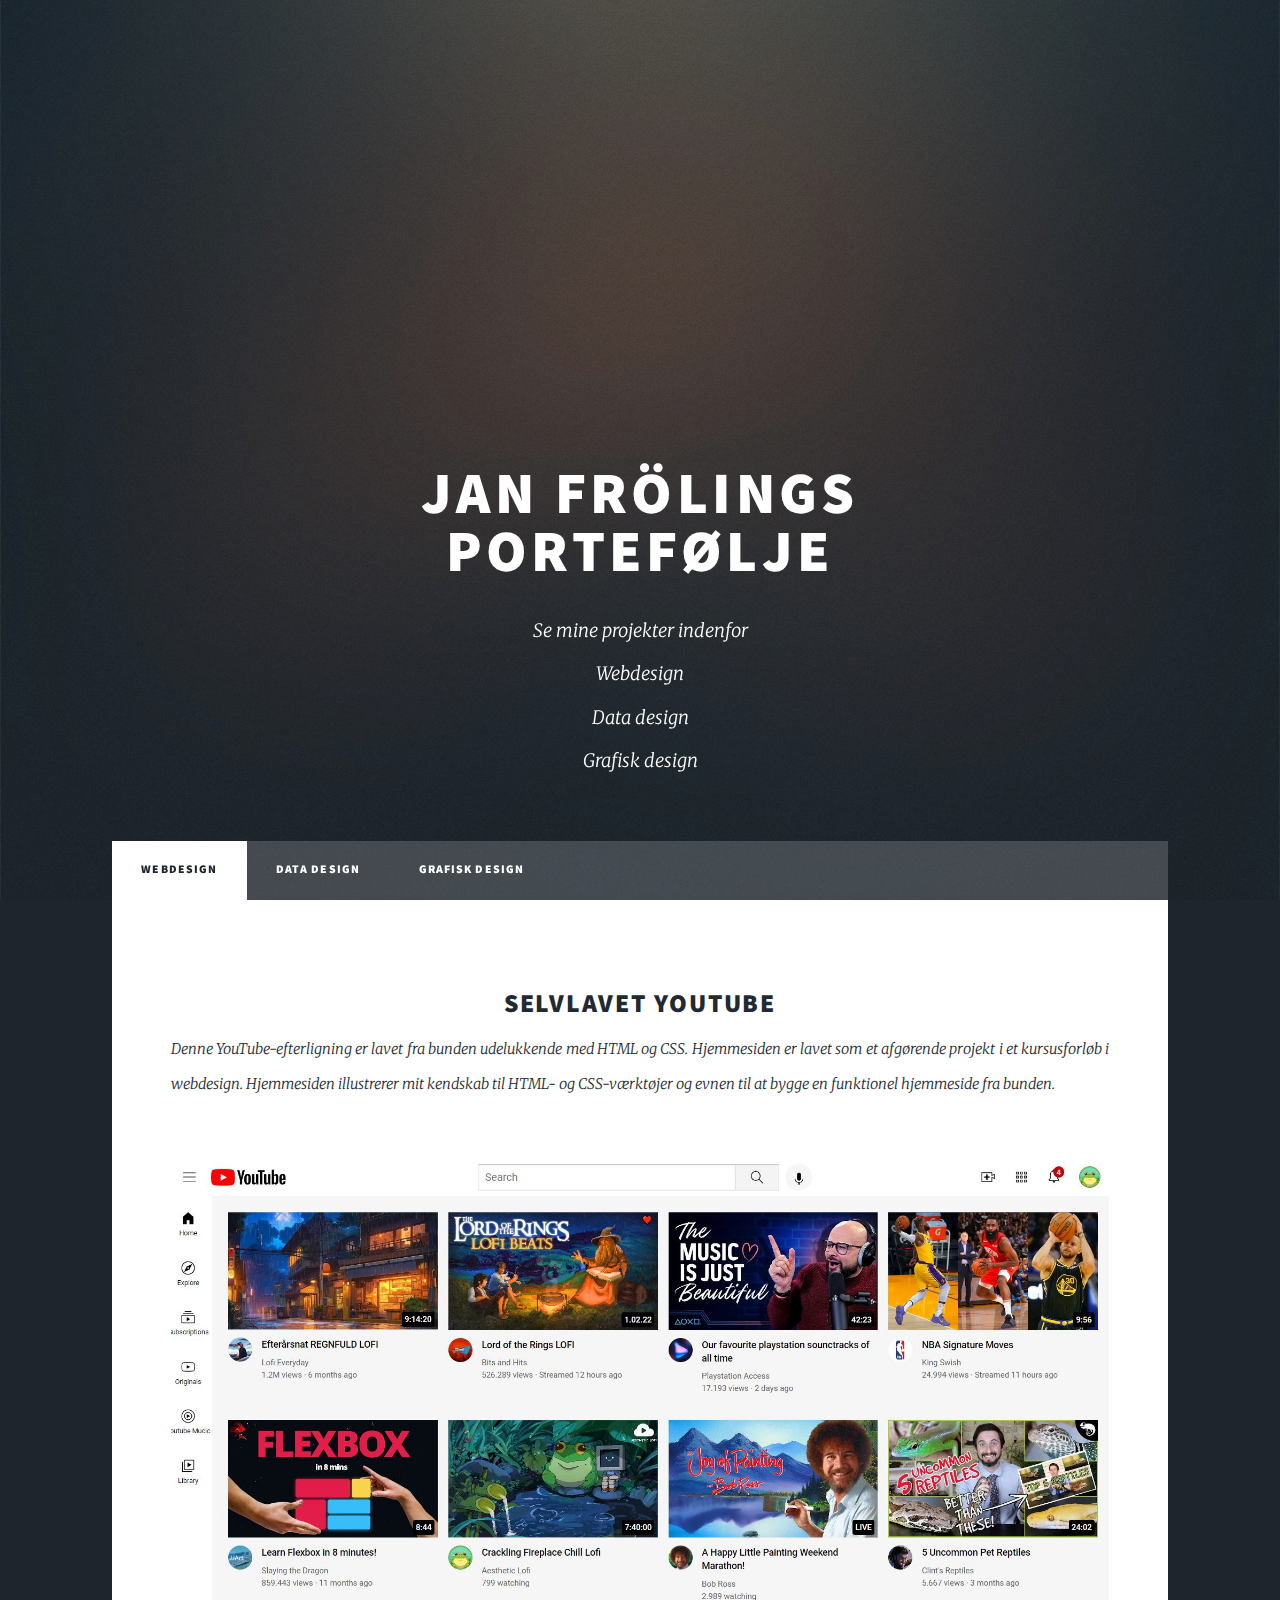
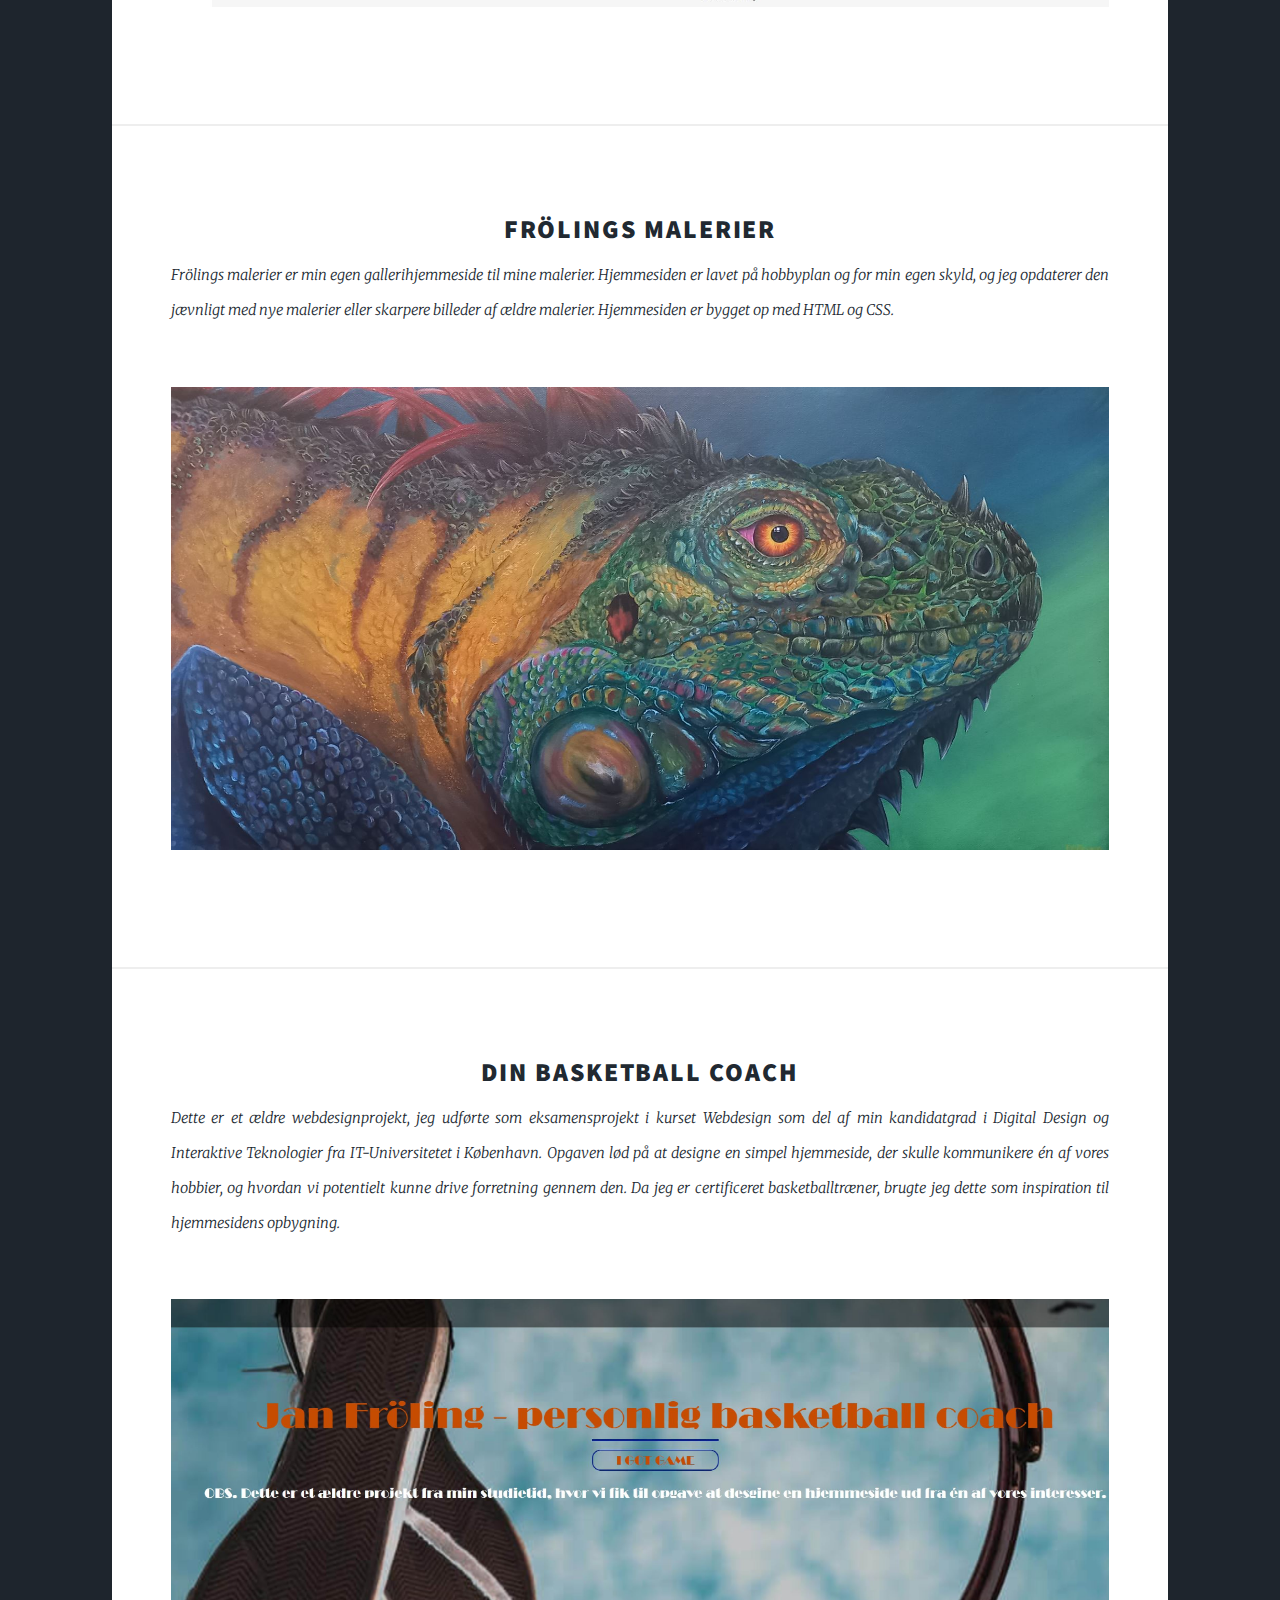
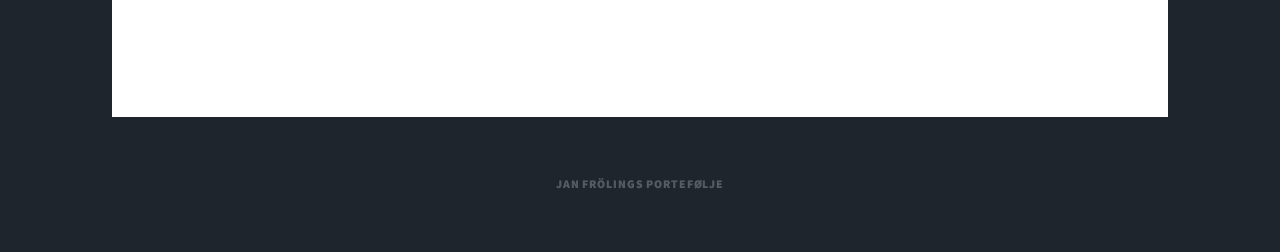
==== commit 187afadf: "Update index.html" ====
--- a/index.html
+++ b/index.html
@@ -68,7 +68,7 @@
 						<header>
 							<h2><a href="/Din basketball coach/DinBasketballCoach.html" target="_blank">Din basketball coach</a></h2>
 							<p>Dette er et ældre webdesignprojekt, jeg udførte som eksamensprojekt i kurset Webdesign som del af min kandidatgrad i Digital Design og Interaktive Teknologier fra IT-Universitetet i København.
-								Opgaven lød på at designe en simpel hjemmeside, der skulle kommunikerer én af vores hobbier, og hvordan vi potentielt kunne drive forretning gennem den. Da jeg er certificeret basketballtræner, brugte jeg dette som inspiration til hjemmesidens opbygning.
+								Opgaven lød på at designe en simpel hjemmeside, der skulle kommunikere én af vores hobbier, og hvordan vi potentielt kunne drive forretning gennem den. Da jeg er certificeret basketballtræner, brugte jeg dette som inspiration til hjemmesidens opbygning.
 							</p>
 						</header>
 						<a href="/Din basketball coach/DinBasketballCoach.html" class="image main" target="_blank"><img src="/aForsider/images/Frontpages/Din basketball coach forside.JPG" alt="Din basketball coach" /></a>
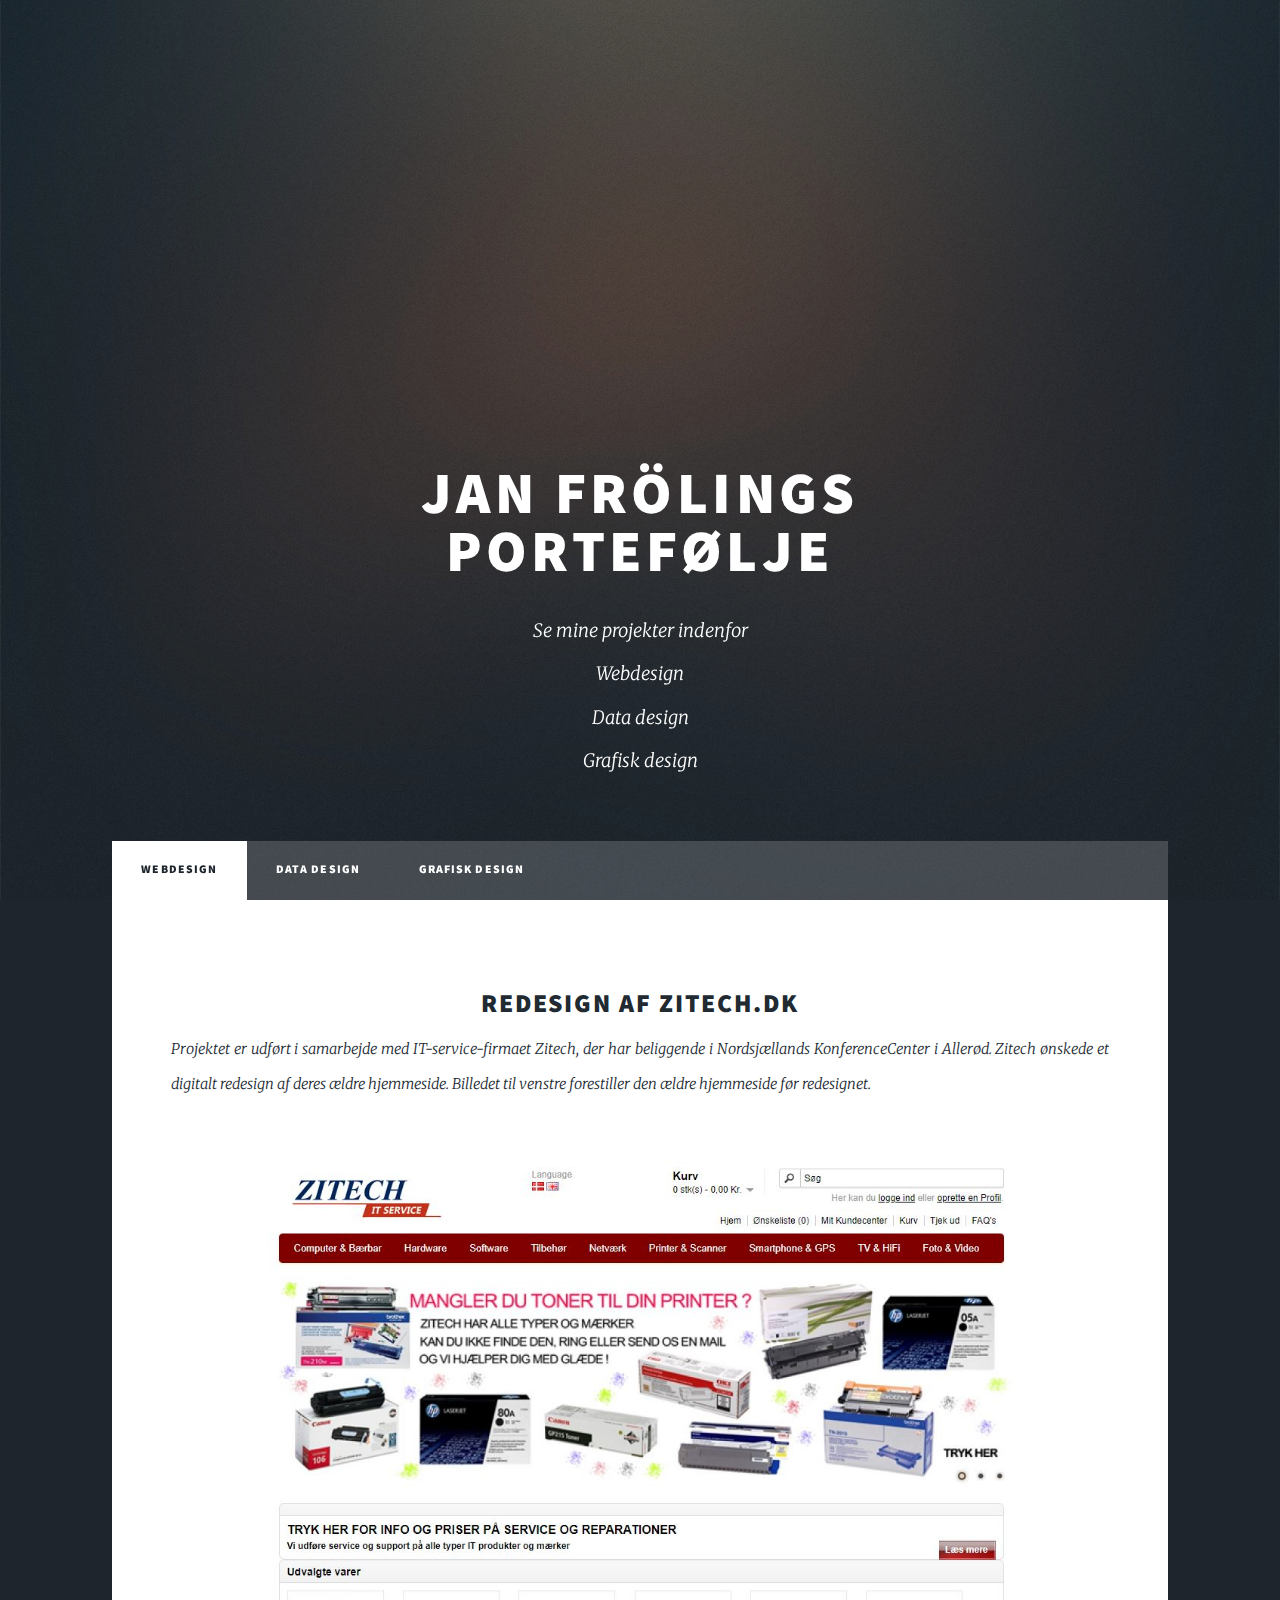
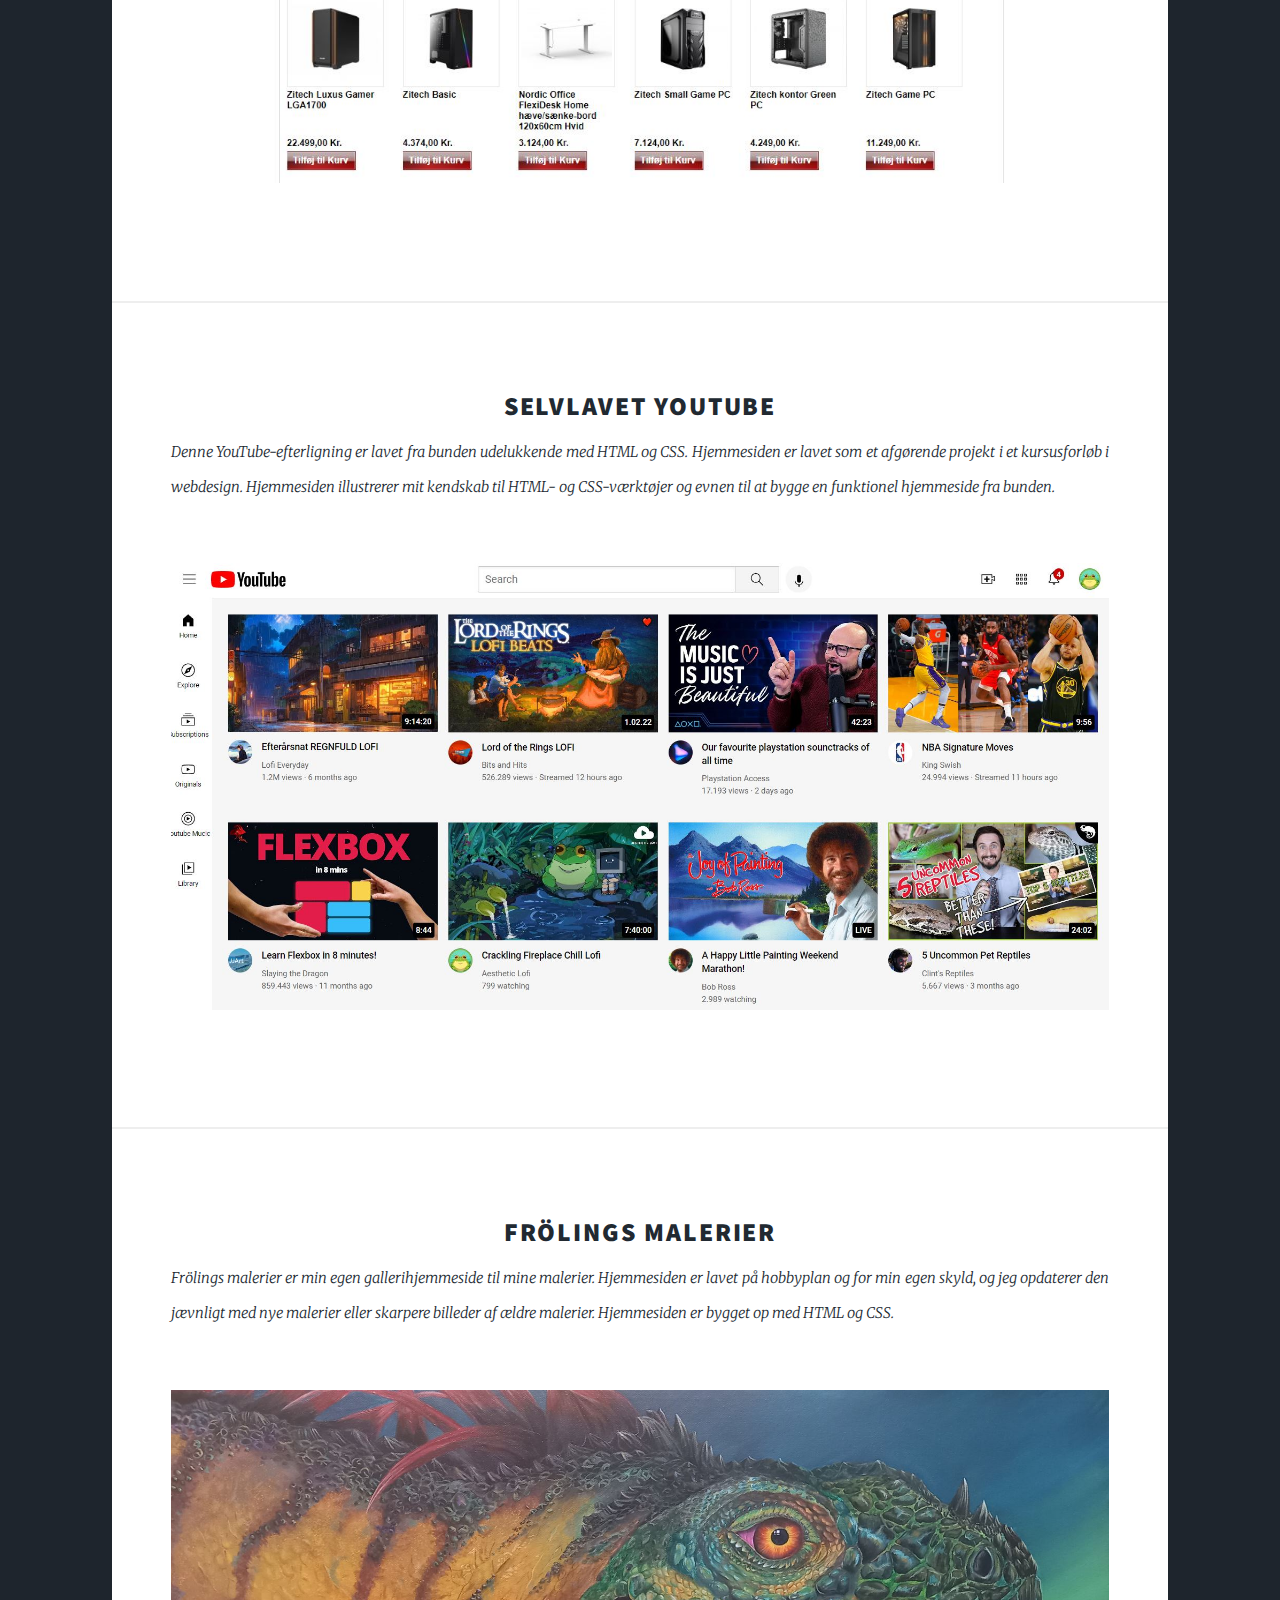
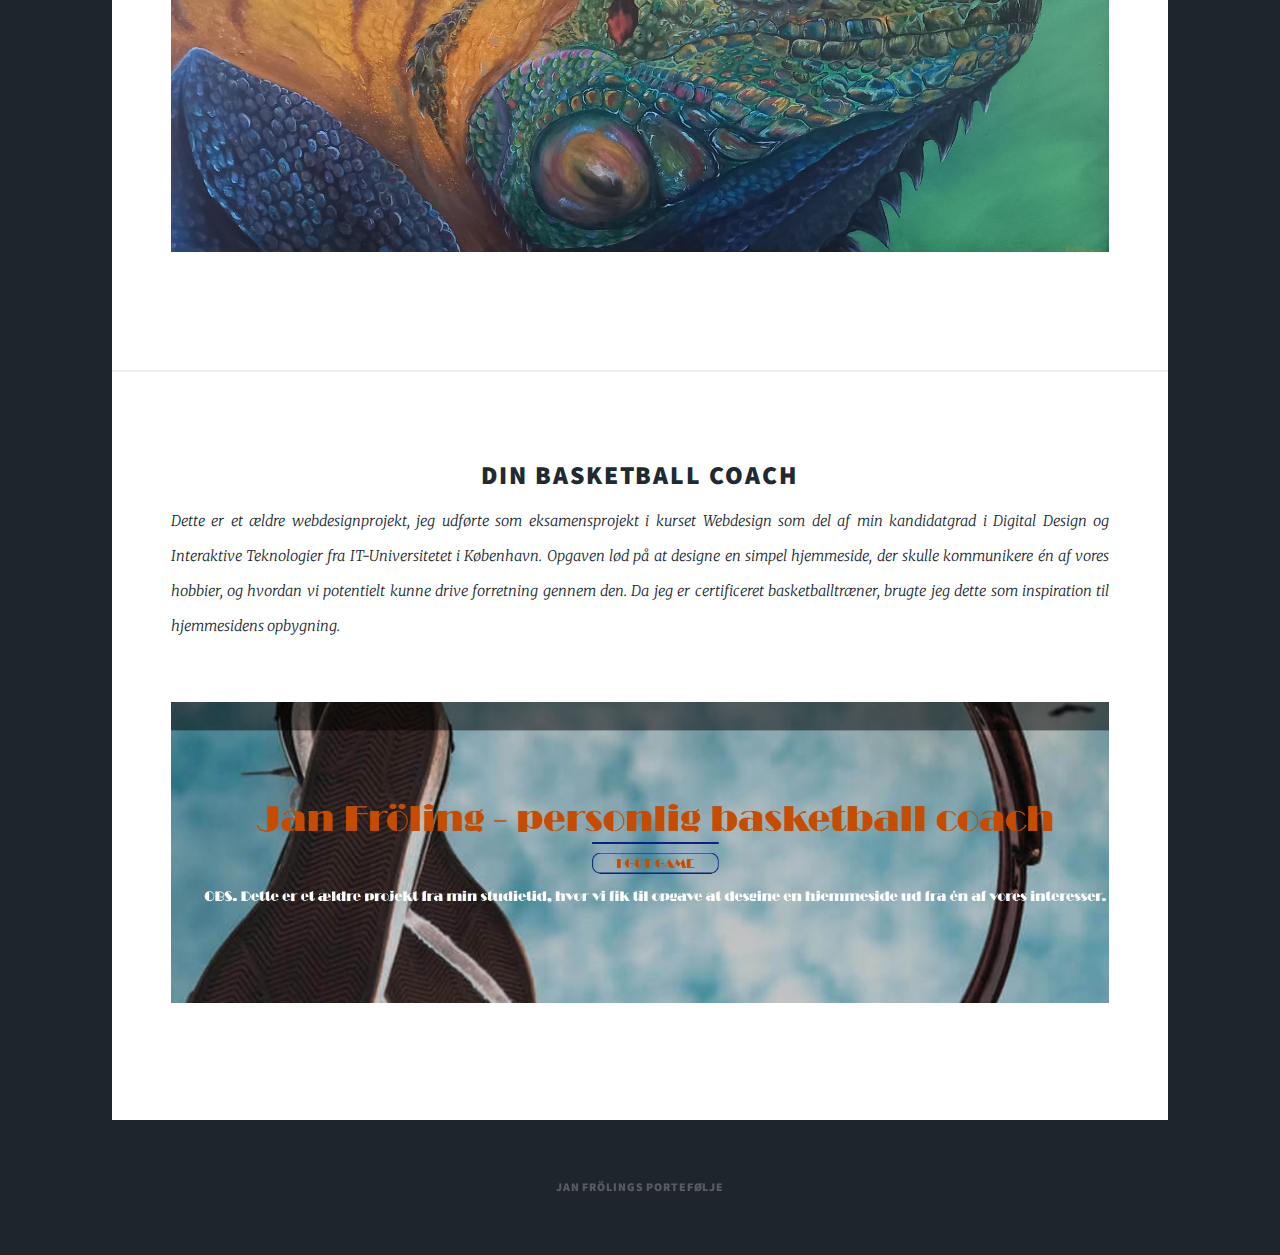
==== commit 58daab5b: "Add files via upload" ====
--- a/index.html
+++ b/index.html
@@ -5,6 +5,7 @@
 		<meta charset="utf-8" />
 		<meta name="viewport" content="width=device-width, initial-scale=1, user-scalable=no" />
 		<link rel="stylesheet" href="/aForsider/assets/css/main.css" />
+		<link rel="icon" type="image/x-icon" href="/aForsider/images/FM favicon.png">
 		<noscript><link rel="stylesheet" href="/aForsider/assets/css/noscript.css" /></noscript>
 	</head>
 	<body class="is-preload">
@@ -39,6 +40,18 @@
 
 				<!-- Main -->
 				<div id="main">
+
+					<!-- Featured Post -->
+					<article class="post featured">
+						<header>
+							<h2><a href="https://zitech.dk" target="_blank">Redesign af zitech.dk</a></h2>
+							<p>Projektet er udført i samarbejde med IT-service-firmaet Zitech, der har beliggende i Nordsjællands KonferenceCenter i Allerød. Zitech ønskede et digitalt redesign af deres ældre hjemmeside.
+								Billedet til venstre forestiller den ældre hjemmeside før redesignet.
+							</p>
+						</header>
+						<a href="https://zitech.dk" class="image main" target="_blank"><img src="/aForsider/images/Frontpages/zitech.dk gammel hjemmeside.JPG" alt="Redesign af zitech.dk" /></a>
+						</ul>
+					</article>					
 
 					<!-- Featured Post -->
 					<article class="post featured">
@@ -94,4 +107,4 @@
 		<script src="/aForsider/assets/js/main.js"></script>
 
 </body>
-</html>
+</html>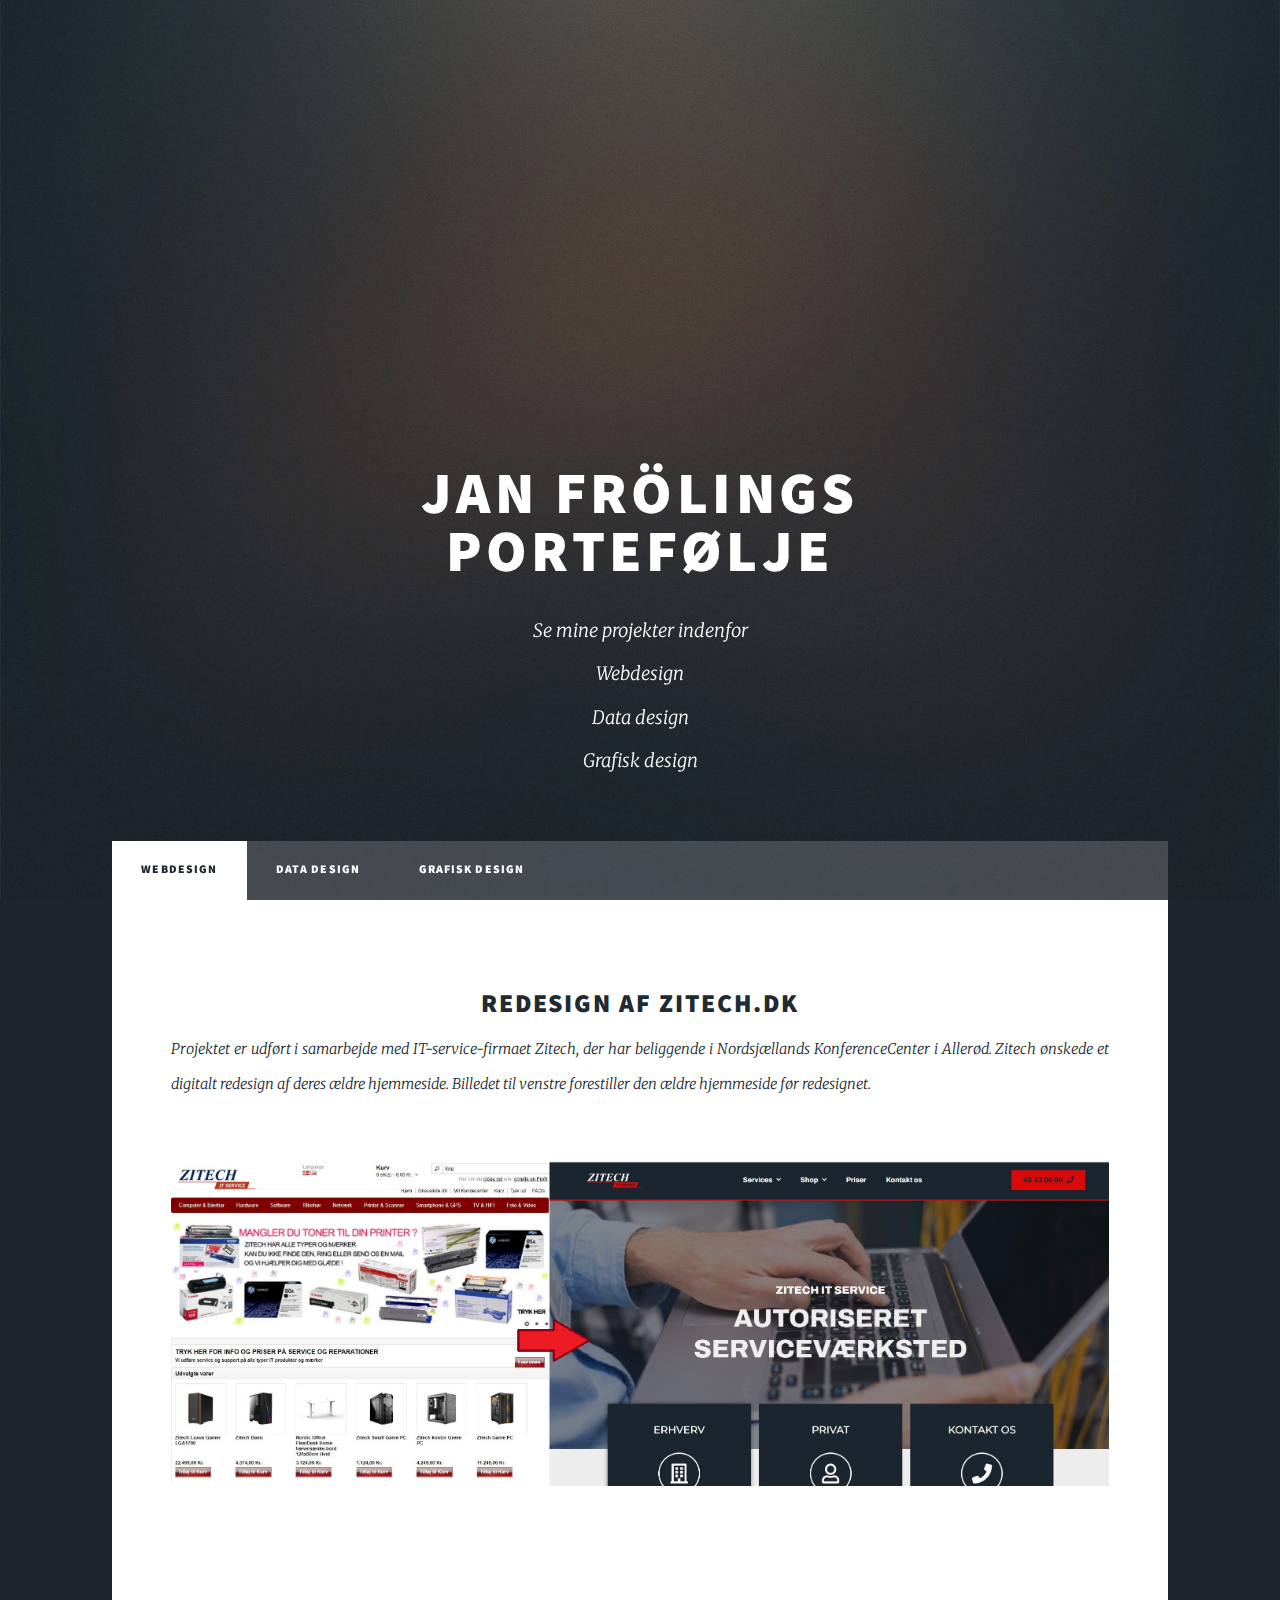
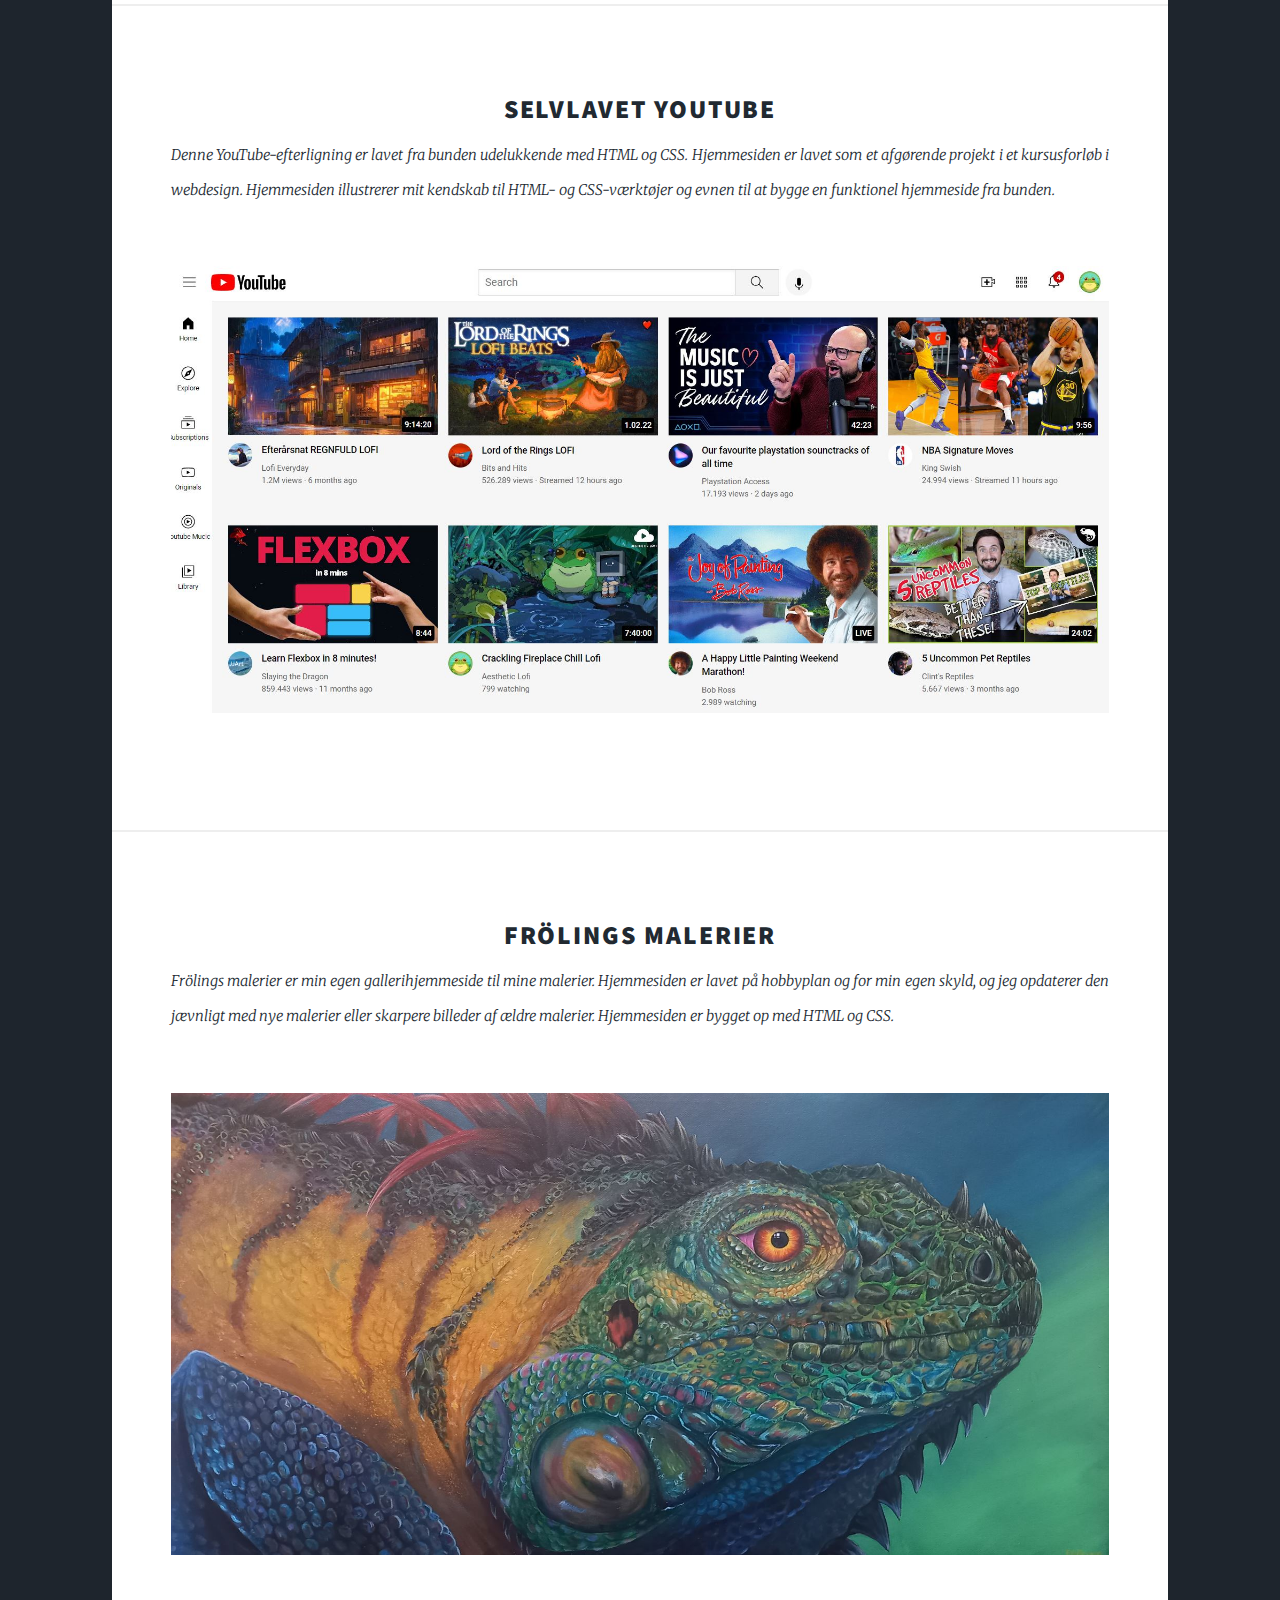
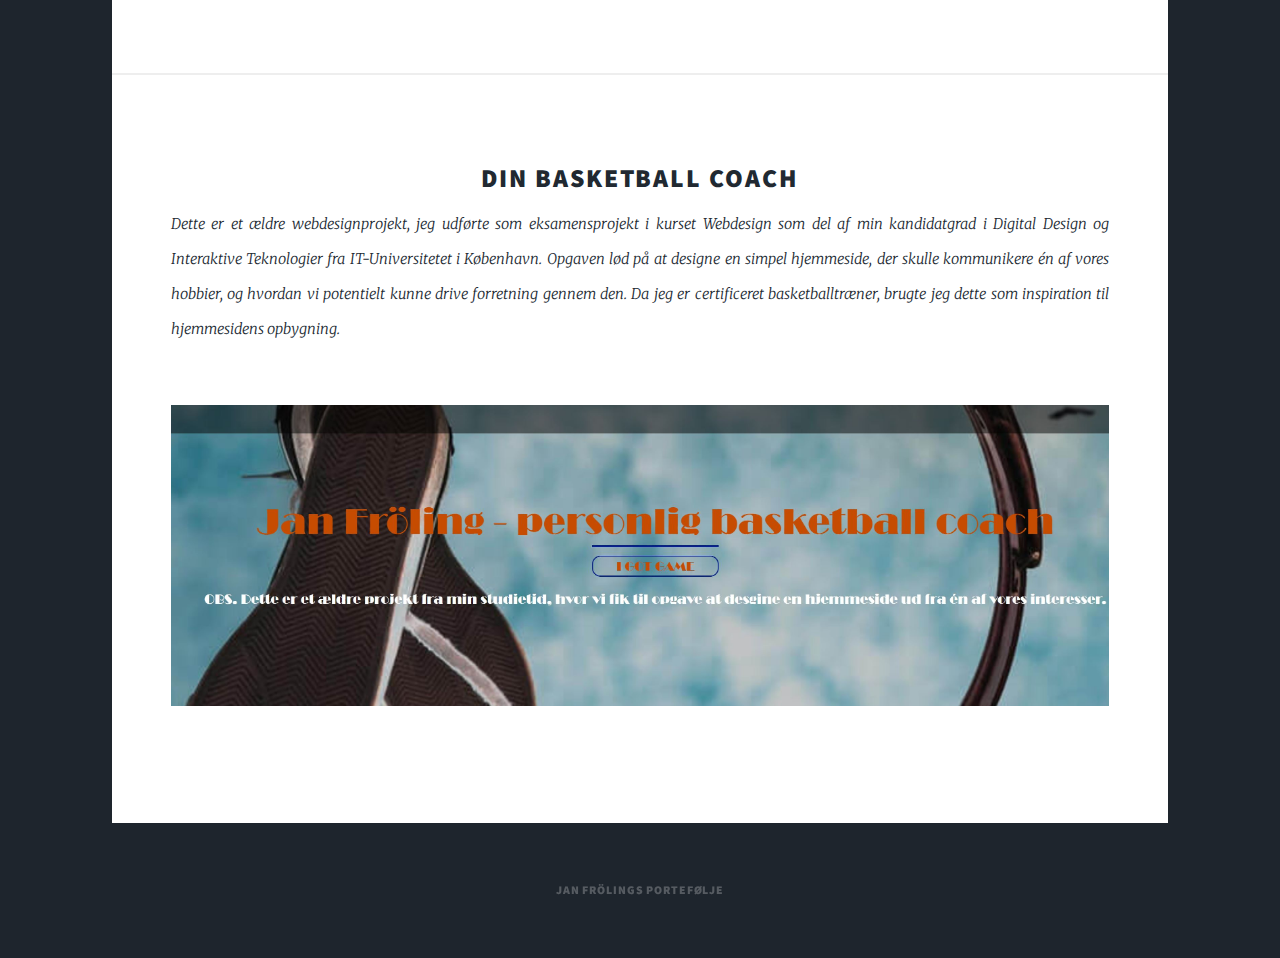
==== commit 9ab8bdbb: "Add files via upload" ====
--- a/index.html
+++ b/index.html
@@ -67,12 +67,12 @@
 					<!-- Featured Post -->
 					<article class="post featured">
 						<header>
-							<h2> <a href="/Frölings malerier/FrolingsMalerier.html" target="_blank">Frölings malerier</a></h2>
+							<h2> <a href="https://frolingsmalerier.github.io" target="_blank">Frölings malerier</a></h2>
 							<p>Frölings malerier er min egen gallerihjemmeside til mine malerier. Hjemmesiden er lavet på hobbyplan og for min egen skyld, og jeg opdaterer den jævnligt med nye malerier eller skarpere billeder af ældre malerier.
 								Hjemmesiden er bygget op med HTML og CSS.
 							</p>
 						</header>
-						<a href="/Frölings malerier/FrolingsMalerier.html" class="image main" target="_blank"><img src="/Frölings malerier/images/Krybdyr og amfibier/Leguan.jpg" alt="Frölings malerier" /></a>
+						<a href="https://frolingsmalerier.github.io" class="image main" target="_blank"><img src="/Frölings malerier/images/Krybdyr og amfibier/Leguan.jpg" alt="Frölings malerier" /></a>
 						</ul>
 					</article>	
 						
